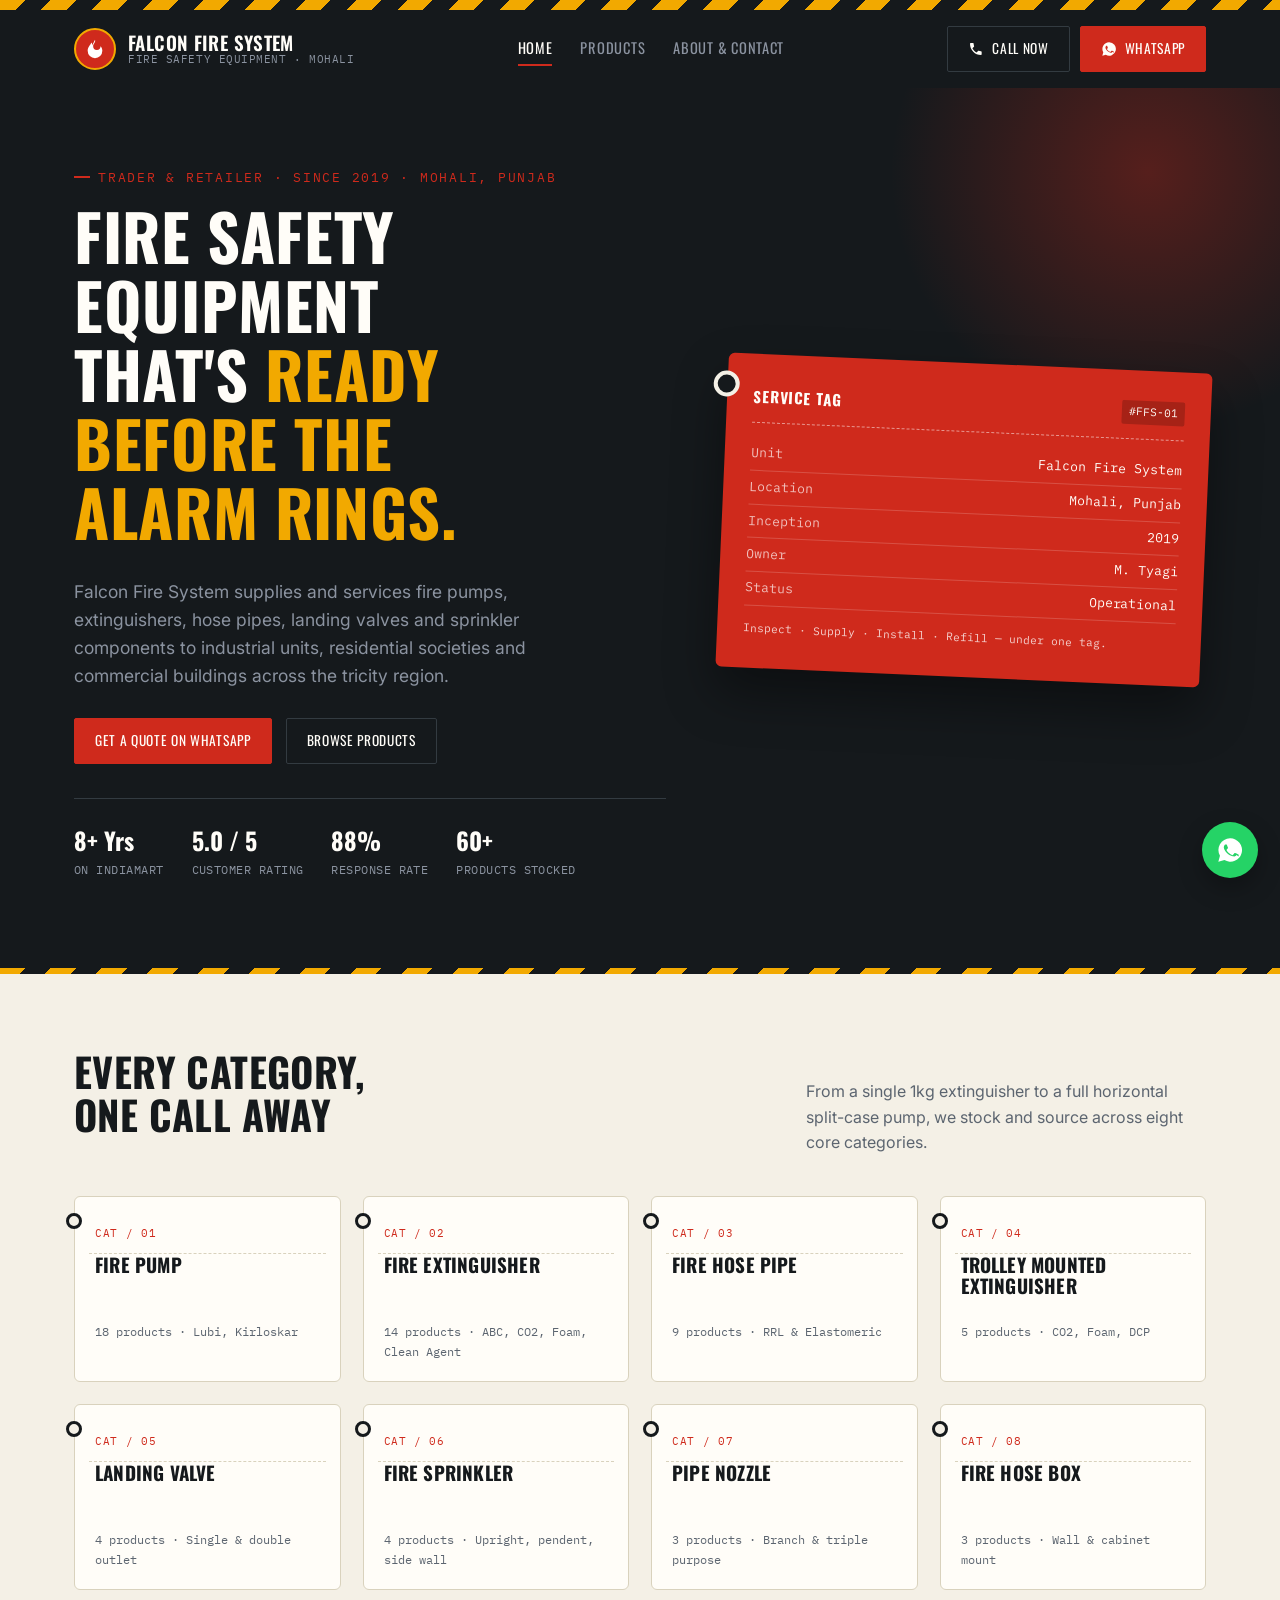
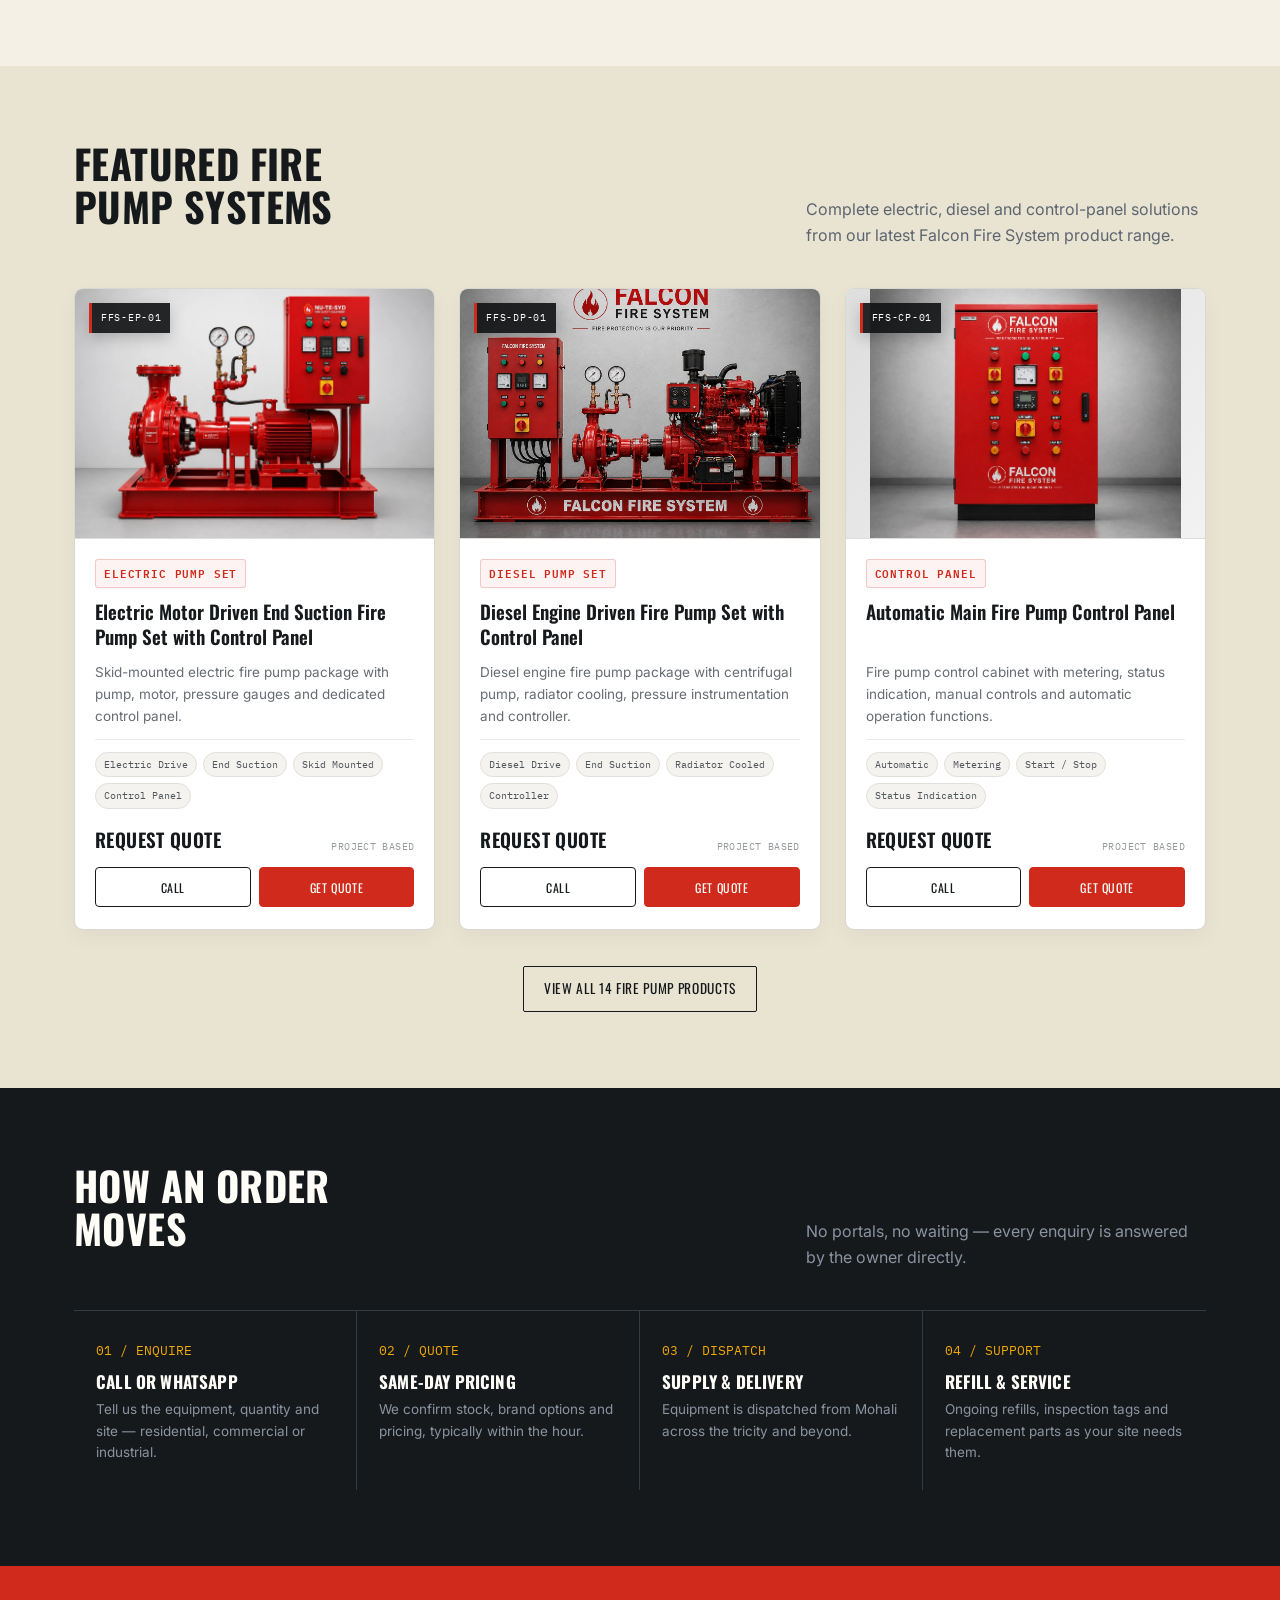
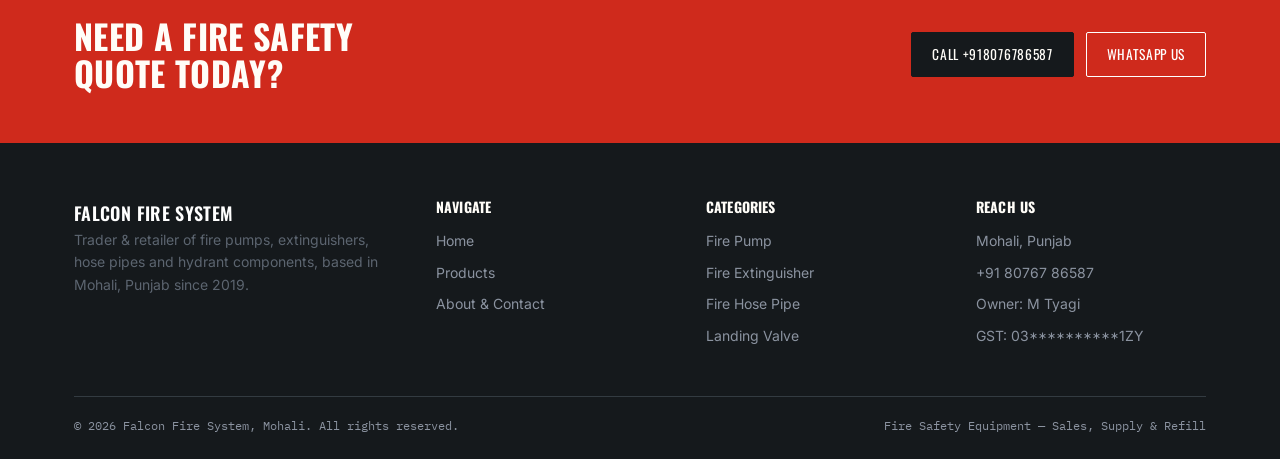
==== index.html @ c2de3f6e "Update project" ====
<!DOCTYPE html>
<html lang="en">
<head>
<meta charset="UTF-8">
<meta name="viewport" content="width=device-width, initial-scale=1.0">
<title>Falcon Fire System | Fire Safety Equipment Supplier, Mohali</title>
<meta name="description" content="Falcon Fire System — Mohali-based retailer of fire pumps, fire extinguishers, hose pipes, landing valves &amp; sprinklers since 2019. Call or WhatsApp +91 79490 90405.">
<link rel="icon" href="data:image/svg+xml,%3Csvg xmlns='http://www.w3.org/2000/svg' viewBox='0 0 100 100'%3E%3Ccircle cx='50' cy='50' r='48' fill='%23cf2a1c'/%3E%3Ctext x='50' y='68' font-size='60' text-anchor='middle' fill='white'%3E%F0%9F%94%A5%3C/text%3E%3C/svg%3E">
<link rel="stylesheet" href="style.css">
</head>
<body>

<div class="hazard"></div>
<header class="site-header">
  <div class="wrap header-inner">
    <a href="index.html" class="brand">
      <span class="brand-mark">
        <svg viewBox="0 0 24 24" fill="none" xmlns="http://www.w3.org/2000/svg"><path d="M12 2c1 3-2 4-2 7a4 4 0 0 0 8 0c1.5 1.5 2 3.5 2 5a8 8 0 1 1-16 0c0-4 3-6 4-9 1 1 1 2 1 3 1-2 2-4 3-6Z" fill="#fff"/></svg>
      </span>
      <span class="brand-text">
        <span class="brand-name">Falcon Fire System</span>
        <span class="brand-sub">FIRE SAFETY EQUIPMENT · MOHALI</span>
      </span>
    </a>
    <nav class="main-nav" id="mainNav">
      <ul>
        <li><a href="index.html" class="active">Home</a></li>
        <li><a href="products.html">Products</a></li>
        <li><a href="contact.html">About &amp; Contact</a></li>
      </ul>
    </nav>
    <div class="header-cta">
      <a href="tel:+918076786587" class="btn btn-ghost"><svg viewBox="0 0 24 24" fill="currentColor"><path d="M6.6 10.8c1.4 2.7 3.6 4.9 6.3 6.3l2.1-2.1c.3-.3.7-.4 1-.2 1.1.4 2.3.6 3.5.6.6 0 1 .4 1 1V20c0 .6-.4 1-1 1C10.6 21 3 13.4 3 4c0-.6.4-1 1-1h3.5c.6 0 1 .4 1 1 0 1.2.2 2.4.6 3.5.1.4 0 .8-.2 1L6.6 10.8Z"/></svg><span class="btn-ghost-text">Call Now</span></a>
      <a href="https://wa.me/918076786587?text=Hi%20Falcon%20Fire%20System%2C%20I%27d%20like%20a%20quote." target="_blank" rel="noopener" class="btn btn-fire"><svg viewBox="0 0 24 24" fill="currentColor"><path d="M12 2a10 10 0 0 0-8.6 15L2 22l5.2-1.4A10 10 0 1 0 12 2Zm5.6 14.2c-.2.6-1.3 1.2-1.8 1.3-.5.1-1 .1-3.3-.7-2.8-1-4.5-3.9-4.7-4.1-.1-.2-1.1-1.5-1.1-2.8s.7-2 .9-2.3c.2-.2.5-.3.7-.3h.5c.2 0 .4 0 .6.5.2.6.7 1.9.8 2 .1.2.1.4 0 .6-.1.2-.2.3-.4.5-.2.2-.4.4-.5.6-.2.2-.4.4-.2.7.2.4.9 1.5 1.9 2.4 1.3 1.2 2.4 1.5 2.8 1.7.4.2.6.1.8-.1.2-.3.9-1 1.1-1.4.2-.3.5-.3.8-.2.3.1 2 .9 2.3 1.1.3.2.5.3.6.4.1.2.1.9-.1 1.5Z"/></svg>WhatsApp</a>
    </div>
    <button class="nav-toggle" id="navToggle" aria-label="Toggle menu" aria-expanded="false">
      <svg viewBox="0 0 24 24" fill="none" stroke="currentColor" stroke-width="2"><path d="M3 6h18M3 12h18M3 18h18"/></svg>
    </button>
  </div>
</header>

<!-- HERO -->
<section class="hero">
  <div class="wrap hero-grid">
    <div class="reveal in">
      <p class="eyebrow">Trader &amp; Retailer · Since 2019 · Mohali, Punjab</p>
      <h1>Fire safety equipment that's <span>ready before the alarm rings.</span></h1>
      <p class="hero-lede">Falcon Fire System supplies and services fire pumps, extinguishers, hose pipes, landing valves and sprinkler components to industrial units, residential societies and commercial buildings across the tricity region.</p>
      <div class="hero-actions">
        <a href="https://wa.me/918076786587?text=Hi%20Falcon%20Fire%20System%2C%20I%27d%20like%20a%20quote." target="_blank" rel="noopener" class="btn btn-fire">Get a Quote on WhatsApp</a>
        <a href="products.html" class="btn btn-ghost">Browse Products</a>
      </div>
      <div class="hero-meta">
        <div><strong>8+ Yrs</strong><span>On IndiaMART</span></div>
        <div><strong>5.0 / 5</strong><span>Customer Rating</span></div>
        <div><strong>88%</strong><span>Response Rate</span></div>
        <div><strong>60+</strong><span>Products Stocked</span></div>
      </div>
    </div>
    <div class="reveal in">
      <div class="hero-tag">
        <div class="hero-tag-head">
          <strong>Service Tag</strong>
          <span>#FFS-01</span>
        </div>
        <div class="hero-tag-row"><span>Unit</span><span>Falcon Fire System</span></div>
        <div class="hero-tag-row"><span>Location</span><span>Mohali, Punjab</span></div>
        <div class="hero-tag-row"><span>Inception</span><span>2019</span></div>
        <div class="hero-tag-row"><span>Owner</span><span>M. Tyagi</span></div>
        <div class="hero-tag-row"><span>Status</span><span>Operational</span></div>
        <div class="hero-tag-foot">Inspect · Supply · Install · Refill — under one tag.</div>
      </div>
    </div>
  </div>
</section>
<div class="hazard thin"></div>

<!-- CATEGORIES -->
<section>
  <div class="wrap">
    <div class="section-head reveal">
      <h2>Every category, one call away</h2>
      <p>From a single 1kg extinguisher to a full horizontal split-case pump, we stock and source across eight core categories.</p>
    </div>
    <div class="tag-grid">
      <div class="tag-card reveal">
        <span class="tag-card-num">CAT / 01</span>
        <h3>Fire Pump</h3>
        <p class="count">18 products · Lubi, Kirloskar</p>
      </div>
      <div class="tag-card reveal">
        <span class="tag-card-num">CAT / 02</span>
        <h3>Fire Extinguisher</h3>
        <p class="count">14 products · ABC, CO2, Foam, Clean Agent</p>
      </div>
      <div class="tag-card reveal">
        <span class="tag-card-num">CAT / 03</span>
        <h3>Fire Hose Pipe</h3>
        <p class="count">9 products · RRL &amp; Elastomeric</p>
      </div>
      <div class="tag-card reveal">
        <span class="tag-card-num">CAT / 04</span>
        <h3>Trolley Mounted Extinguisher</h3>
        <p class="count">5 products · CO2, Foam, DCP</p>
      </div>
      <div class="tag-card reveal">
        <span class="tag-card-num">CAT / 05</span>
        <h3>Landing Valve</h3>
        <p class="count">4 products · Single &amp; double outlet</p>
      </div>
      <div class="tag-card reveal">
        <span class="tag-card-num">CAT / 06</span>
        <h3>Fire Sprinkler</h3>
        <p class="count">4 products · Upright, pendent, side wall</p>
      </div>
      <div class="tag-card reveal">
        <span class="tag-card-num">CAT / 07</span>
        <h3>Pipe Nozzle</h3>
        <p class="count">3 products · Branch &amp; triple purpose</p>
      </div>
      <div class="tag-card reveal">
        <span class="tag-card-num">CAT / 08</span>
        <h3>Fire Hose Box</h3>
        <p class="count">3 products · Wall &amp; cabinet mount</p>
      </div>
    </div>
  </div>
</section>

<!-- FEATURED PRODUCTS -->
<section class="bg-dim">
  <div class="wrap">
    <div class="section-head reveal">
      <h2>Featured fire pump systems</h2>
      <p>Complete electric, diesel and control-panel solutions from our latest Falcon Fire System product range.</p>
    </div>
    <div class="product-grid product-grid-premium">
      <div class="product-card product-card-premium reveal">
        <div class="product-image-wrap"><img src="assets/products/electric-end-suction-fire-pump-control-panel.webp" alt="Electric motor driven end suction fire pump set with control panel"><span class="product-code">FFS-EP-01</span></div>
        <div class="product-body"><span class="product-cat">Electric Pump Set</span><h3>Electric Motor Driven End Suction Fire Pump Set with Control Panel</h3><p class="product-desc">Skid-mounted electric fire pump package with pump, motor, pressure gauges and dedicated control panel.</p><div class="spec-pills"><span>Electric Drive</span><span>End Suction</span><span>Skid Mounted</span><span>Control Panel</span></div><div class="product-price product-quote">Request Quote <span>Project based</span></div><div class="product-actions"><a href="tel:+918076786587" class="btn btn-outline">Call</a><a href="https://wa.me/918076786587?text=Hi%20Falcon%20Fire%20System%2C%20please%20send%20a%20quote%20for%20FFS-EP-01." target="_blank" rel="noopener" class="btn btn-fire">Get Quote</a></div></div>
      </div>
      <div class="product-card product-card-premium reveal">
        <div class="product-image-wrap"><img src="assets/products/diesel-engine-fire-pump-control-panel.webp" alt="Diesel engine driven fire pump set with control panel"><span class="product-code">FFS-DP-01</span></div>
        <div class="product-body"><span class="product-cat">Diesel Pump Set</span><h3>Diesel Engine Driven Fire Pump Set with Control Panel</h3><p class="product-desc">Diesel engine fire pump package with centrifugal pump, radiator cooling, pressure instrumentation and controller.</p><div class="spec-pills"><span>Diesel Drive</span><span>End Suction</span><span>Radiator Cooled</span><span>Controller</span></div><div class="product-price product-quote">Request Quote <span>Project based</span></div><div class="product-actions"><a href="tel:+918076786587" class="btn btn-outline">Call</a><a href="https://wa.me/918076786587?text=Hi%20Falcon%20Fire%20System%2C%20please%20send%20a%20quote%20for%20FFS-DP-01." target="_blank" rel="noopener" class="btn btn-fire">Get Quote</a></div></div>
      </div>
      <div class="product-card product-card-premium reveal">
        <div class="product-image-wrap portrait-media"><img src="assets/products/automatic-fire-pump-control-panel.webp" alt="Automatic main fire pump control panel"><span class="product-code">FFS-CP-01</span></div>
        <div class="product-body"><span class="product-cat">Control Panel</span><h3>Automatic Main Fire Pump Control Panel</h3><p class="product-desc">Fire pump control cabinet with metering, status indication, manual controls and automatic operation functions.</p><div class="spec-pills"><span>Automatic</span><span>Metering</span><span>Start / Stop</span><span>Status Indication</span></div><div class="product-price product-quote">Request Quote <span>Project based</span></div><div class="product-actions"><a href="tel:+918076786587" class="btn btn-outline">Call</a><a href="https://wa.me/918076786587?text=Hi%20Falcon%20Fire%20System%2C%20please%20send%20a%20quote%20for%20FFS-CP-01." target="_blank" rel="noopener" class="btn btn-fire">Get Quote</a></div></div>
      </div>
    </div>
    <div style="text-align:center;margin-top:36px;"><a href="products.html" class="btn btn-outline">View All 14 Fire Pump Products</a></div>
  </div>
</section>

<!-- PROCESS -->
<section class="bg-ink">
  <div class="wrap">
    <div class="section-head reveal">
      <h2>How an order moves</h2>
      <p>No portals, no waiting — every enquiry is answered by the owner directly.</p>
    </div>
    <div class="process-list">
      <div class="process-item reveal">
        <span class="process-num mono">01 / ENQUIRE</span>
        <h4>Call or WhatsApp</h4>
        <p>Tell us the equipment, quantity and site — residential, commercial or industrial.</p>
      </div>
      <div class="process-item reveal">
        <span class="process-num mono">02 / QUOTE</span>
        <h4>Same-day pricing</h4>
        <p>We confirm stock, brand options and pricing, typically within the hour.</p>
      </div>
      <div class="process-item reveal">
        <span class="process-num mono">03 / DISPATCH</span>
        <h4>Supply &amp; delivery</h4>
        <p>Equipment is dispatched from Mohali across the tricity and beyond.</p>
      </div>
      <div class="process-item reveal">
        <span class="process-num mono">04 / SUPPORT</span>
        <h4>Refill &amp; service</h4>
        <p>Ongoing refills, inspection tags and replacement parts as your site needs them.</p>
      </div>
    </div>
  </div>
</section>

<!-- CTA BAND -->
<div class="cta-band">
  <div class="wrap cta-inner">
    <h2>Need a fire safety quote today?</h2>
    <div class="cta-actions">
      <a href="tel:+918076786587" class="btn btn-dark">Call +918076786587</a>
      <a href="https://wa.me/918076786587?text=Hi%20Falcon%20Fire%20System%2C%20I%27d%20like%20a%20quote." target="_blank" rel="noopener" class="btn btn-ghost" style="border-color:#fff;color:#fff;">WhatsApp Us</a>
    </div>
  </div>
</div>

<footer class="site-footer">
  <div class="wrap">
    <div class="footer-grid">
      <div class="footer-brand">
        <span class="brand-name" style="color:#fff;font-family:'Oswald',sans-serif;font-size:18px;">Falcon Fire System</span>
        <p>Trader &amp; retailer of fire pumps, extinguishers, hose pipes and hydrant components, based in Mohali, Punjab since 2019.</p>
      </div>
      <div>
        <h4>Navigate</h4>
        <ul>
          <li><a href="index.html">Home</a></li>
          <li><a href="products.html">Products</a></li>
          <li><a href="contact.html">About &amp; Contact</a></li>
        </ul>
      </div>
      <div>
        <h4>Categories</h4>
        <ul>
          <li><a href="products.html#fire-pump">Fire Pump</a></li>
          <li><a href="products.html#fire-extinguisher">Fire Extinguisher</a></li>
          <li><a href="products.html#fire-hose-pipe">Fire Hose Pipe</a></li>
          <li><a href="products.html#landing-valve">Landing Valve</a></li>
        </ul>
      </div>
      <div>
        <h4>Reach Us</h4>
        <ul>
          <li>Mohali, Punjab</li>
          <li><a href="tel:+918076786587">+91 80767 86587</a></li>
          <li>Owner: M Tyagi</li>
          <li>GST: 03**********1ZY</li>
        </ul>
      </div>
    </div>
    <div class="footer-bottom">
      <span>© <span id="year"></span> Falcon Fire System, Mohali. All rights reserved.</span>
      <span>Fire Safety Equipment — Sales, Supply &amp; Refill</span>
    </div>
  </div>
</footer>

<a href="https://wa.me/917949090405?text=Hi%20Falcon%20Fire%20System%2C%20I%27d%20like%20a%20quote." target="_blank" rel="noopener" class="whatsapp-float" aria-label="Chat on WhatsApp">
  <svg viewBox="0 0 24 24"><path d="M12 2a10 10 0 0 0-8.6 15L2 22l5.2-1.4A10 10 0 1 0 12 2Zm5.6 14.2c-.2.6-1.3 1.2-1.8 1.3-.5.1-1 .1-3.3-.7-2.8-1-4.5-3.9-4.7-4.1-.1-.2-1.1-1.5-1.1-2.8s.7-2 .9-2.3c.2-.2.5-.3.7-.3h.5c.2 0 .4 0 .6.5.2.6.7 1.9.8 2 .1.2.1.4 0 .6-.1.2-.2.3-.4.5-.2.2-.4.4-.5.6-.2.2-.4.4-.2.7.2.4.9 1.5 1.9 2.4 1.3 1.2 2.4 1.5 2.8 1.7.4.2.6.1.8-.1.2-.3.9-1 1.1-1.4.2-.3.5-.3.8-.2.3.1 2 .9 2.3 1.1.3.2.5.3.6.4.1.2.1.9-.1 1.5Z"/></svg>
</a>

<script src="script.js"></script>
</body>
</html>
---- style.css ----
/* ==========================================================================
   FALCON FIRE SYSTEM — design tokens
   Palette:  --ink (charcoal steel) / --fire (alarm red) / --amber (hazard)
             --paper (warm off-white) / --steel (secondary text)
   Type:     Oswald (display/stencil) · Inter (body) · IBM Plex Mono (specs/codes)
   Signature: die-cut "inspection tag" card — modeled on the red service tag
              wired to every real extinguisher.
   ========================================================================== */

@import url('https://fonts.googleapis.com/css2?family=Oswald:wght@400;500;600;700&family=Inter:wght@400;500;600;700&family=IBM+Plex+Mono:wght@400;500;600&display=swap');

:root{
  --ink:#15191c;
  --ink-soft:#20262b;
  --fire:#cf2a1c;
  --fire-dark:#a71f14;
  --amber:#f2a900;
  --paper:#f4f0e6;
  --paper-dim:#e9e3d2;
  --steel:#5c6570;
  --steel-light:#8b93a0;
  --line:#d9d2bd;
  --line-dark:#333b41;
  --white:#fffdf8;
  --radius:2px;
  --shadow:0 10px 30px rgba(21,25,28,0.12);
}

*,*::before,*::after{box-sizing:border-box;}
html{scroll-behavior:smooth;}
@media (prefers-reduced-motion:reduce){
  html{scroll-behavior:auto;}
  *{animation-duration:0.01ms !important;animation-iteration-count:1 !important;transition-duration:0.01ms !important;}
}

body{
  margin:0;
  background:var(--paper);
  color:var(--ink);
  font-family:'Inter',sans-serif;
  font-size:16px;
  line-height:1.6;
  -webkit-font-smoothing:antialiased;
}

h1,h2,h3,h4{
  font-family:'Oswald',sans-serif;
  text-transform:uppercase;
  letter-spacing:0.01em;
  margin:0 0 .5em;
  color:var(--ink);
  line-height:1.08;
}

p{margin:0 0 1em;color:var(--steel);}
a{color:inherit;text-decoration:none;}
ul{margin:0;padding:0;list-style:none;}
img{max-width:100%;display:block;}
.mono{font-family:'IBM Plex Mono',monospace;}

.wrap{max-width:1180px;margin:0 auto;padding:0 24px;}
.eyebrow{
  font-family:'IBM Plex Mono',monospace;
  font-size:12.5px;
  letter-spacing:0.14em;
  text-transform:uppercase;
  color:var(--fire);
  display:inline-flex;
  align-items:center;
  gap:8px;
  margin-bottom:14px;
}
.eyebrow::before{content:"";width:16px;height:2px;background:var(--fire);display:inline-block;}

/* ---------- hazard stripe divider (signature motif, used sparingly) ---------- */
.hazard{
  height:10px;
  background:repeating-linear-gradient(135deg,var(--amber) 0 18px,var(--ink) 18px 36px);
}
.hazard.thin{height:6px;}

/* ---------- header ---------- */
.site-header{
  background:var(--ink);
  color:var(--white);
  position:sticky;
  top:0;
  z-index:50;
}
.header-inner{
  display:flex;
  align-items:center;
  justify-content:space-between;
  padding:16px 24px;
  gap:20px;
}
.brand{display:flex;align-items:center;gap:12px;}
.brand-mark{
  width:42px;height:42px;flex:0 0 42px;
  background:var(--fire);
  border-radius:50%;
  display:flex;align-items:center;justify-content:center;
  border:2px solid var(--amber);
}
.brand-mark svg{width:22px;height:22px;}
.brand-text{display:flex;flex-direction:column;line-height:1.15;}
.brand-name{font-family:'Oswald',sans-serif;font-size:19px;font-weight:600;letter-spacing:.02em;text-transform:uppercase;}
.brand-sub{font-family:'IBM Plex Mono',monospace;font-size:11px;color:var(--steel-light);letter-spacing:.05em;}

.main-nav{display:flex;align-items:center;gap:32px;}
.main-nav ul{display:flex;gap:28px;}
.main-nav a{
  font-family:'Oswald',sans-serif;
  font-size:14.5px;
  letter-spacing:.05em;
  text-transform:uppercase;
  color:var(--steel-light);
  padding:6px 0;
  border-bottom:2px solid transparent;
  transition:color .15s, border-color .15s;
}
.main-nav a:hover,.main-nav a.active{color:var(--white);border-color:var(--fire);}

.header-cta{display:flex;gap:10px;align-items:center;}
.nav-toggle{
  display:none;
  background:none;border:1px solid var(--line-dark);border-radius:var(--radius);
  width:42px;height:42px;color:var(--white);cursor:pointer;
  align-items:center;justify-content:center;
}
.nav-toggle svg{width:20px;height:20px;}

.btn{
  font-family:'Oswald',sans-serif;
  font-size:13.5px;
  letter-spacing:.05em;
  text-transform:uppercase;
  padding:11px 20px;
  border-radius:var(--radius);
  display:inline-flex;
  align-items:center;
  gap:8px;
  border:1.5px solid transparent;
  cursor:pointer;
  transition:transform .12s ease, background .15s, border-color .15s, color .15s;
  white-space:nowrap;
}
.btn:active{transform:translateY(1px);}
.btn-fire{background:var(--fire);color:var(--white);border-color:var(--fire);}
.btn-fire:hover{background:var(--fire-dark);border-color:var(--fire-dark);}
.btn-ghost{background:transparent;color:var(--white);border-color:var(--line-dark);}
.btn-ghost:hover{border-color:var(--amber);color:var(--amber);}
.btn-dark{background:var(--ink);color:var(--white);border-color:var(--ink);}
.btn-dark:hover{background:var(--ink-soft);}
.btn-outline{background:transparent;color:var(--ink);border-color:var(--ink);}
.btn-outline:hover{background:var(--ink);color:var(--white);}
.btn svg{width:16px;height:16px;flex:0 0 16px;}

/* ---------- hero ---------- */
.hero{
  background:var(--ink);
  color:var(--white);
  padding:72px 0 88px;
  position:relative;
  overflow:hidden;
}
.hero::after{
  content:"";
  position:absolute;
  right:-10%;
  top:-20%;
  width:520px;height:520px;
  background:radial-gradient(circle,rgba(207,42,28,.35) 0%,rgba(207,42,28,0) 70%);
  pointer-events:none;
}
.hero-grid{display:grid;grid-template-columns:1.1fr .9fr;gap:56px;align-items:center;position:relative;z-index:1;}
.hero h1{
  font-size:clamp(38px,5.2vw,64px);
  color:var(--white);
  max-width:12ch;
}
.hero h1 span{color:var(--amber);}
.hero-lede{color:var(--steel-light);font-size:17.5px;max-width:46ch;margin-bottom:28px;}
.hero-actions{display:flex;gap:14px;flex-wrap:wrap;margin-bottom:34px;}
.hero-meta{display:flex;gap:28px;flex-wrap:wrap;border-top:1px solid var(--line-dark);padding-top:22px;}
.hero-meta div{display:flex;flex-direction:column;gap:2px;}
.hero-meta strong{font-family:'Oswald',sans-serif;font-size:24px;color:var(--white);}
.hero-meta span{font-family:'IBM Plex Mono',monospace;font-size:11.5px;color:var(--steel-light);letter-spacing:.04em;text-transform:uppercase;}

/* the tag illustration on the hero */
.hero-tag{
  background:var(--fire);
  border-radius:6px;
  padding:30px 26px;
  position:relative;
  color:var(--white);
  transform:rotate(2.5deg);
  box-shadow:0 25px 50px rgba(0,0,0,.4);
}
.hero-tag::before{
  content:"";
  position:absolute;
  top:18px;left:-14px;
  width:26px;height:26px;
  background:var(--ink);
  border-radius:50%;
  border:4px solid var(--paper);
}
.hero-tag-head{display:flex;justify-content:space-between;align-items:flex-start;border-bottom:1.5px dashed rgba(255,255,255,.5);padding-bottom:14px;margin-bottom:14px;}
.hero-tag-head strong{font-family:'Oswald',sans-serif;font-size:15px;letter-spacing:.06em;text-transform:uppercase;}
.hero-tag-head span{font-family:'IBM Plex Mono',monospace;font-size:11px;background:rgba(0,0,0,.2);padding:3px 7px;border-radius:2px;}
.hero-tag-row{display:flex;justify-content:space-between;font-family:'IBM Plex Mono',monospace;font-size:13px;padding:6px 0;border-bottom:1px solid rgba(255,255,255,.18);}
.hero-tag-row span:first-child{color:rgba(255,255,255,.7);}
.hero-tag-foot{margin-top:14px;font-family:'IBM Plex Mono',monospace;font-size:11px;color:rgba(255,255,255,.8);}

/* ---------- section shell ---------- */
section{padding:76px 0;}
.section-head{display:flex;justify-content:space-between;align-items:flex-end;gap:24px;margin-bottom:40px;flex-wrap:wrap;}
.section-head h2{font-size:clamp(28px,3.4vw,40px);max-width:16ch;}
.section-head p{max-width:40ch;margin:0;}

.bg-ink{background:var(--ink);color:var(--white);}
.bg-ink h2,.bg-ink h3,.bg-ink h4{color:var(--white);}
.bg-ink p{color:var(--steel-light);}
.bg-dim{background:var(--paper-dim);}

/* ---------- trust bar ---------- */
.trust-bar{
  display:grid;
  grid-template-columns:repeat(4,1fr);
  border-top:1px solid var(--line-dark);
  border-bottom:1px solid var(--line-dark);
}
.trust-bar div{padding:22px 24px;border-right:1px solid var(--line-dark);}
.trust-bar div:last-child{border-right:none;}
.trust-bar strong{display:block;font-family:'Oswald',sans-serif;font-size:26px;color:var(--white);}
.trust-bar span{font-family:'IBM Plex Mono',monospace;font-size:11.5px;color:var(--steel-light);text-transform:uppercase;letter-spacing:.04em;}

/* ---------- inspection-tag cards (signature) ---------- */
.tag-grid{display:grid;grid-template-columns:repeat(4,1fr);gap:22px;}
.tag-card{
  background:var(--white);
  border:1px solid var(--line);
  border-radius:6px;
  padding:22px 20px 20px;
  position:relative;
  transition:transform .18s ease, box-shadow .18s ease, border-color .18s ease;
}
.tag-card::before{
  content:"";
  position:absolute;
  top:16px;left:-9px;
  width:16px;height:16px;
  background:var(--paper);
  border:3px solid var(--ink);
  border-radius:50%;
}
.tag-card::after{
  content:"";
  position:absolute;
  left:14px;right:14px;top:56px;
  border-top:1.5px dashed var(--line);
}
.tag-card:hover{transform:translateY(-4px);box-shadow:var(--shadow);border-color:var(--fire);}
.tag-card-num{font-family:'IBM Plex Mono',monospace;font-size:11px;color:var(--fire);letter-spacing:.06em;}
.tag-card h3{font-size:19px;margin:10px 0 22px;min-height:46px;}
.tag-card p{font-size:13.5px;margin-bottom:0;}
.tag-card .count{font-family:'IBM Plex Mono',monospace;font-size:12px;color:var(--steel);}

/* ---------- product cards ---------- */
.filter-bar{display:flex;flex-wrap:wrap;gap:10px;margin-bottom:36px;}
.filter-btn{
  font-family:'IBM Plex Mono',monospace;
  font-size:12.5px;
  letter-spacing:.03em;
  text-transform:uppercase;
  padding:9px 16px;
  border:1.5px solid var(--line);
  border-radius:20px;
  background:var(--white);
  color:var(--steel);
  cursor:pointer;
  transition:all .15s;
}
.filter-btn:hover{border-color:var(--fire);color:var(--fire);}
.filter-btn.active{background:var(--ink);border-color:var(--ink);color:var(--white);}

.product-grid{display:grid;grid-template-columns:repeat(3,1fr);gap:24px;}
.product-card{
  background:var(--white);
  border:1px solid var(--line);
  border-radius:6px;
  overflow:hidden;
  transition:transform .18s ease, box-shadow .18s ease;
  display:flex;flex-direction:column;
}
.product-card:hover{transform:translateY(-4px);box-shadow:var(--shadow);}
.product-media{
  height:8px;
  background:repeating-linear-gradient(135deg,var(--amber) 0 12px,var(--ink) 12px 24px);
}
.product-body{padding:20px 20px 22px;display:flex;flex-direction:column;gap:12px;flex:1;}
.product-cat{font-family:'IBM Plex Mono',monospace;font-size:10.5px;text-transform:uppercase;letter-spacing:.08em;color:var(--fire);}
.product-card h3{font-size:17px;margin:0;text-transform:none;letter-spacing:0;font-weight:600;}
.product-price{font-family:'IBM Plex Mono',monospace;font-size:18px;color:var(--ink);font-weight:600;}
.product-price span{font-size:12px;color:var(--steel);font-weight:400;}
.spec-list{display:grid;grid-template-columns:1fr 1fr;gap:6px 12px;padding-top:10px;border-top:1px solid var(--line);margin-top:auto;}
.spec-list div{font-family:'IBM Plex Mono',monospace;font-size:11.5px;color:var(--steel);}
.spec-list b{color:var(--ink);display:block;font-size:12px;}
.product-actions{display:flex;gap:8px;margin-top:6px;}
.product-actions .btn{flex:1;justify-content:center;padding:9px 10px;font-size:12px;}

.hidden{display:none !important;}

/* ---------- process ---------- */
.process-list{display:grid;grid-template-columns:repeat(4,1fr);gap:0;border-top:1px solid var(--line-dark);}
.process-item{padding:26px 22px;border-right:1px solid var(--line-dark);}
.process-item:last-child{border-right:none;}
.process-num{font-family:'IBM Plex Mono',monospace;color:var(--amber);font-size:13px;}
.process-item h4{color:var(--white);font-size:17px;margin:10px 0 8px;}
.process-item p{font-size:13.5px;color:var(--steel-light);margin:0;}

/* ---------- CTA band ---------- */
.cta-band{
  background:var(--fire);
  color:var(--white);
  padding:52px 0;
}
.cta-inner{display:flex;justify-content:space-between;align-items:center;gap:24px;flex-wrap:wrap;}
.cta-inner h2{color:var(--white);font-size:clamp(24px,3vw,34px);margin:0;max-width:20ch;}
.cta-inner .btn-dark{background:var(--ink);border-color:var(--ink);}
.cta-actions{display:flex;gap:12px;flex-wrap:wrap;}

/* ---------- about / contact ---------- */
.split{display:grid;grid-template-columns:1fr 1fr;gap:56px;align-items:start;}
.info-tag{
  background:var(--ink);
  color:var(--white);
  border-radius:6px;
  padding:28px;
}
.info-row{display:flex;justify-content:space-between;padding:12px 0;border-bottom:1px solid var(--line-dark);font-size:14px;}
.info-row:last-child{border-bottom:none;}
.info-row span:first-child{color:var(--steel-light);font-family:'IBM Plex Mono',monospace;font-size:12px;text-transform:uppercase;letter-spacing:.05em;}
.info-row span:last-child{text-align:right;}

.stat-row{display:grid;grid-template-columns:repeat(3,1fr);gap:18px;margin:30px 0;}
.stat-box{border:1px solid var(--line);border-radius:6px;padding:18px;background:var(--white);}
.stat-box strong{display:block;font-family:'Oswald',sans-serif;font-size:26px;}
.stat-box span{font-family:'IBM Plex Mono',monospace;font-size:11px;color:var(--steel);text-transform:uppercase;}

form.contact-form{display:flex;flex-direction:column;gap:16px;}
.field{display:flex;flex-direction:column;gap:6px;}
.field label{font-family:'IBM Plex Mono',monospace;font-size:11.5px;text-transform:uppercase;letter-spacing:.06em;color:var(--steel);}
.field input,.field select,.field textarea{
  font-family:'Inter',sans-serif;
  font-size:15px;
  padding:12px 14px;
  border:1.5px solid var(--line);
  border-radius:var(--radius);
  background:var(--white);
  color:var(--ink);
}
.field input:focus,.field select:focus,.field textarea:focus{
  outline:none;border-color:var(--fire);
  box-shadow:0 0 0 3px rgba(207,42,28,.12);
}
.field textarea{resize:vertical;min-height:110px;}
.form-note{font-size:12.5px;color:var(--steel);}
.form-status{font-family:'IBM Plex Mono',monospace;font-size:13px;padding:10px 14px;border-radius:4px;display:none;}
.form-status.show{display:block;}
.form-status.ok{background:#e7f4ea;color:#1c6b32;border:1px solid #bfe3c7;}

.hsn-table{width:100%;border-collapse:collapse;font-family:'IBM Plex Mono',monospace;font-size:12.5px;}
.hsn-table th,.hsn-table td{text-align:left;padding:12px 14px;border-bottom:1px solid var(--line);}
.hsn-table th{text-transform:uppercase;letter-spacing:.05em;color:var(--steel);font-weight:600;}

.map-block{border:1px solid var(--line);border-radius:6px;overflow:hidden;height:340px;}

/* ---------- footer ---------- */
.site-footer{background:var(--ink);color:var(--steel-light);padding:56px 0 24px;}
.footer-grid{display:grid;grid-template-columns:1.4fr 1fr 1fr 1fr;gap:40px;margin-bottom:40px;}
.footer-grid h4{color:var(--white);font-size:14px;margin-bottom:16px;}
.footer-grid li{margin-bottom:9px;font-size:14px;}
.footer-grid a:hover{color:var(--amber);}
.footer-brand p{max-width:34ch;font-size:14px;}
.footer-bottom{
  border-top:1px solid var(--line-dark);
  padding-top:20px;
  display:flex;justify-content:space-between;flex-wrap:wrap;gap:10px;
  font-family:'IBM Plex Mono',monospace;font-size:11.5px;color:var(--steel-light);
}

.whatsapp-float{
  position:fixed;right:22px;bottom:22px;z-index:60;
  width:56px;height:56px;border-radius:50%;
  background:#25d366;display:flex;align-items:center;justify-content:center;
  box-shadow:0 10px 24px rgba(0,0,0,.28);
  transition:transform .15s;
}
.whatsapp-float:hover{transform:scale(1.08);}
.whatsapp-float svg{width:28px;height:28px;fill:#fff;}

/* ---------- reveal-on-scroll ---------- */
.reveal{opacity:0;transform:translateY(18px);transition:opacity .5s ease, transform .5s ease;}
.reveal.in{opacity:1;transform:translateY(0);}

/* ==========================================================================
   Responsive
   ========================================================================== */
@media (max-width:980px){
  .hero-grid{grid-template-columns:1fr;}
  .hero-tag{max-width:380px;transform:rotate(1deg);}
  .tag-grid{grid-template-columns:repeat(2,1fr);}
  .product-grid{grid-template-columns:repeat(2,1fr);}
  .process-list{grid-template-columns:repeat(2,1fr);}
  .process-item{border-bottom:1px solid var(--line-dark);}
  .footer-grid{grid-template-columns:1fr 1fr;}
  .split{grid-template-columns:1fr;}
  .trust-bar{grid-template-columns:repeat(2,1fr);}
}
@media (max-width:760px){
  .main-nav{
    position:absolute;top:100%;left:0;right:0;
    background:var(--ink);
    flex-direction:column;align-items:stretch;
    padding:10px 24px 22px;
    display:none;
    border-top:1px solid var(--line-dark);
  }
  .main-nav.open{display:flex;}
  .main-nav ul{flex-direction:column;gap:4px;}
  .main-nav ul a{display:block;padding:12px 0;border-bottom:1px solid var(--line-dark);}
  .header-cta .btn-ghost-text{display:none;}
  .nav-toggle{display:flex;}
  .header-cta{gap:8px;}
  section{padding:56px 0;}
  .hero{padding:52px 0 64px;}
  .tag-grid{grid-template-columns:1fr 1fr;}
  .product-grid{grid-template-columns:1fr;}
  .cta-inner{flex-direction:column;align-items:flex-start;}
  .footer-grid{grid-template-columns:1fr 1fr;gap:28px;}
  .hero-meta{gap:20px;}
}
@media (max-width:480px){
  .tag-grid{grid-template-columns:1fr;}
  .trust-bar{grid-template-columns:1fr 1fr;}
  .footer-grid{grid-template-columns:1fr;}
}

/* =========================================================
   PREMIUM FIRE PUMP CATALOGUE — 2026 PRODUCT UPDATE
   ========================================================= */
.catalog-hero{
  background:
    radial-gradient(circle at 82% 24%,rgba(207,42,28,.18),transparent 34%),
    linear-gradient(135deg,#101316 0%,#181c20 58%,#20252a 100%);
  color:#fff;
  padding:66px 0;
  overflow:hidden;
}
.catalog-hero-grid{display:grid;grid-template-columns:1.04fr .96fr;gap:52px;align-items:center;}
.catalog-hero h1{font-size:clamp(38px,5vw,62px);line-height:1.02;color:#fff;max-width:13ch;margin-bottom:20px;}
.catalog-lede{color:#c9ced4;font-size:16.5px;line-height:1.75;max-width:62ch;}
.catalog-stats{display:flex;gap:14px;flex-wrap:wrap;margin-top:28px;}
.catalog-stats div{min-width:138px;padding:14px 16px;border:1px solid rgba(255,255,255,.12);background:rgba(255,255,255,.045);border-radius:6px;}
.catalog-stats strong{display:block;font-family:'Oswald',sans-serif;font-size:24px;color:#fff;}
.catalog-stats span{font-family:'IBM Plex Mono',monospace;font-size:10.5px;color:#aeb5bc;text-transform:uppercase;letter-spacing:.05em;}
.catalog-hero-media{position:relative;border:1px solid rgba(255,255,255,.14);background:#e8e9ea;padding:10px;border-radius:10px;box-shadow:0 30px 70px rgba(0,0,0,.34);}
.catalog-hero-media::after{content:"";position:absolute;inset:-1px;border-radius:10px;pointer-events:none;box-shadow:inset 0 0 0 1px rgba(255,255,255,.12);}
.catalog-hero-media img{display:block;width:100%;aspect-ratio:4/3;object-fit:cover;border-radius:5px;}
.hero-product-chip{position:absolute;left:24px;bottom:24px;background:rgba(17,20,23,.92);color:#fff;padding:9px 13px;border-left:3px solid var(--fire);font-family:'IBM Plex Mono',monospace;font-size:11px;letter-spacing:.04em;text-transform:uppercase;box-shadow:0 8px 24px rgba(0,0,0,.25);}
.catalog-section{padding:72px 0 84px;background:linear-gradient(180deg,#f8f7f3 0%,#f1f0eb 100%);}
.catalog-topline{display:grid;grid-template-columns:1fr .75fr;gap:42px;align-items:end;margin-bottom:34px;}
.catalog-topline h2{font-size:clamp(30px,3.5vw,44px);margin-bottom:0;}
.catalog-topline>p{margin:0;color:var(--steel);font-size:14.5px;line-height:1.7;}
.catalog-count-row{display:flex;justify-content:space-between;align-items:center;gap:16px;flex-wrap:wrap;margin:-10px 0 26px;}
.catalog-count-row p{margin:0;font-size:12px;color:var(--steel);}
.quote-note{font-family:'IBM Plex Mono',monospace;font-size:11px;color:var(--steel);}
.quote-note b{color:var(--fire);}
.product-grid-premium{grid-template-columns:repeat(3,minmax(0,1fr));gap:24px;align-items:stretch;}
.product-card-premium{border:1px solid #d8d7d1;border-radius:9px;background:#fff;box-shadow:0 8px 22px rgba(20,25,29,.04);overflow:hidden;}
.product-card-premium:hover{transform:translateY(-7px);box-shadow:0 22px 45px rgba(20,25,29,.13);border-color:#c7c5bd;}
.product-image-wrap{height:250px;position:relative;overflow:hidden;background:#e5e6e7;border-bottom:1px solid #deddd7;}
.product-image-wrap img{width:100%;height:100%;object-fit:cover;display:block;transition:transform .45s ease;}
.product-card-premium:hover .product-image-wrap img{transform:scale(1.045);}
.product-image-wrap.portrait-media img{object-fit:contain;background:linear-gradient(135deg,#dedede,#f2f2f2);}
.product-code{position:absolute;top:14px;left:14px;background:rgba(15,17,19,.9);color:#fff;border-left:3px solid var(--fire);padding:7px 9px;font-family:'IBM Plex Mono',monospace;font-size:10px;letter-spacing:.07em;box-shadow:0 5px 15px rgba(0,0,0,.2);}
.product-card-premium .product-body{padding:20px 20px 22px;gap:11px;}
.product-card-premium .product-cat{display:inline-flex;align-self:flex-start;border:1px solid rgba(207,42,28,.22);background:rgba(207,42,28,.055);padding:5px 8px;border-radius:3px;color:var(--fire);font-weight:600;}
.product-card-premium h3{font-size:19px;line-height:1.34;min-height:52px;color:#171a1d;}
.product-desc{font-size:13.5px;line-height:1.62;color:#666c72;margin:0;min-height:66px;}
.spec-pills{display:flex;gap:6px;flex-wrap:wrap;padding-top:12px;border-top:1px solid #ecebe6;margin-top:auto;}
.spec-pills span{font-family:'IBM Plex Mono',monospace;font-size:9.5px;line-height:1.2;color:#50565c;background:#f4f3ef;border:1px solid #e1e0da;border-radius:20px;padding:6px 8px;}
.product-quote{display:flex;justify-content:space-between;align-items:end;gap:10px;padding-top:4px;font-family:'Oswald',sans-serif!important;font-size:19px!important;color:#15191c!important;text-transform:uppercase;letter-spacing:.02em;}
.product-quote span{font-family:'IBM Plex Mono',monospace;font-size:9.5px!important;text-transform:uppercase;color:#969a9d!important;}
.product-card-premium .product-actions{margin-top:2px;}
.product-card-premium .product-actions .btn{border-radius:4px;min-height:40px;}
.pump-benefits{padding:72px 0;}
.benefit-grid{display:grid;grid-template-columns:repeat(4,1fr);border:1px solid var(--line-dark);}
.benefit-card{padding:25px 22px;border-right:1px solid var(--line-dark);}
.benefit-card:last-child{border-right:none;}
.benefit-card>span{font-family:'IBM Plex Mono',monospace;color:var(--amber);font-size:11px;}
.benefit-card h3{font-size:17px;margin:11px 0 8px;color:#fff;}
.benefit-card p{font-size:13px;line-height:1.65;color:#aeb5bc;margin:0;}
.cta-kicker{font-family:'IBM Plex Mono',monospace;text-transform:uppercase;letter-spacing:.05em;font-size:11px!important;margin:0 0 4px!important;color:rgba(255,255,255,.75)!important;}

@media (max-width:1020px){
  .catalog-hero-grid{grid-template-columns:1fr;gap:34px;}
  .catalog-hero h1{max-width:15ch;}
  .catalog-hero-media{max-width:760px;}
  .product-grid-premium{grid-template-columns:repeat(2,minmax(0,1fr));}
  .catalog-topline{grid-template-columns:1fr;gap:14px;}
  .benefit-grid{grid-template-columns:repeat(2,1fr);}
  .benefit-card:nth-child(2){border-right:none;}
  .benefit-card:nth-child(-n+2){border-bottom:1px solid var(--line-dark);}
}
@media (max-width:640px){
  .catalog-hero{padding:46px 0;}
  .catalog-hero h1{font-size:38px;}
  .catalog-stats{display:grid;grid-template-columns:1fr 1fr;}
  .catalog-stats div:last-child{grid-column:1/-1;}
  .catalog-section{padding:52px 0 64px;}
  .product-grid-premium{grid-template-columns:1fr;gap:18px;}
  .product-image-wrap{height:auto;aspect-ratio:4/3;}
  .product-card-premium h3,.product-desc{min-height:0;}
  .catalog-count-row{align-items:flex-start;flex-direction:column;}
  .benefit-grid{grid-template-columns:1fr;}
  .benefit-card,.benefit-card:nth-child(2){border-right:none;border-bottom:1px solid var(--line-dark);}
  .benefit-card:last-child{border-bottom:none;}
}
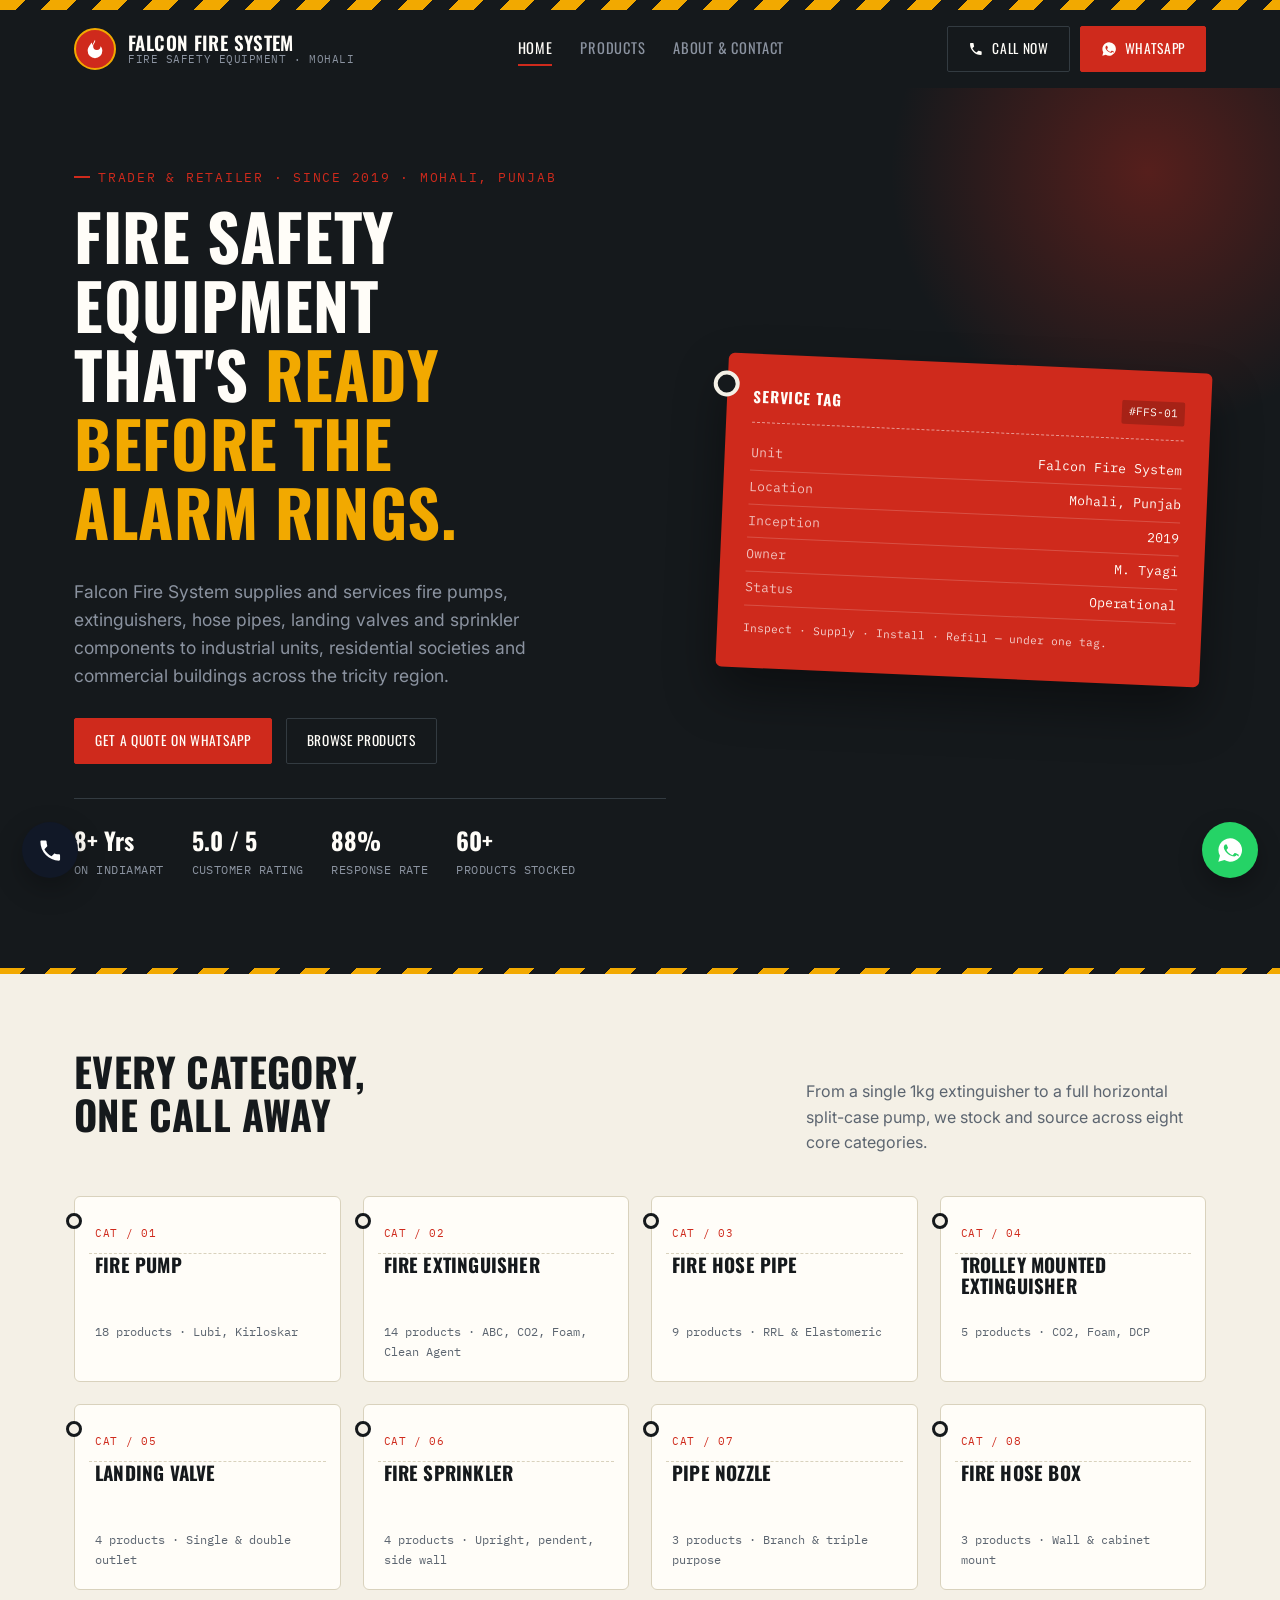
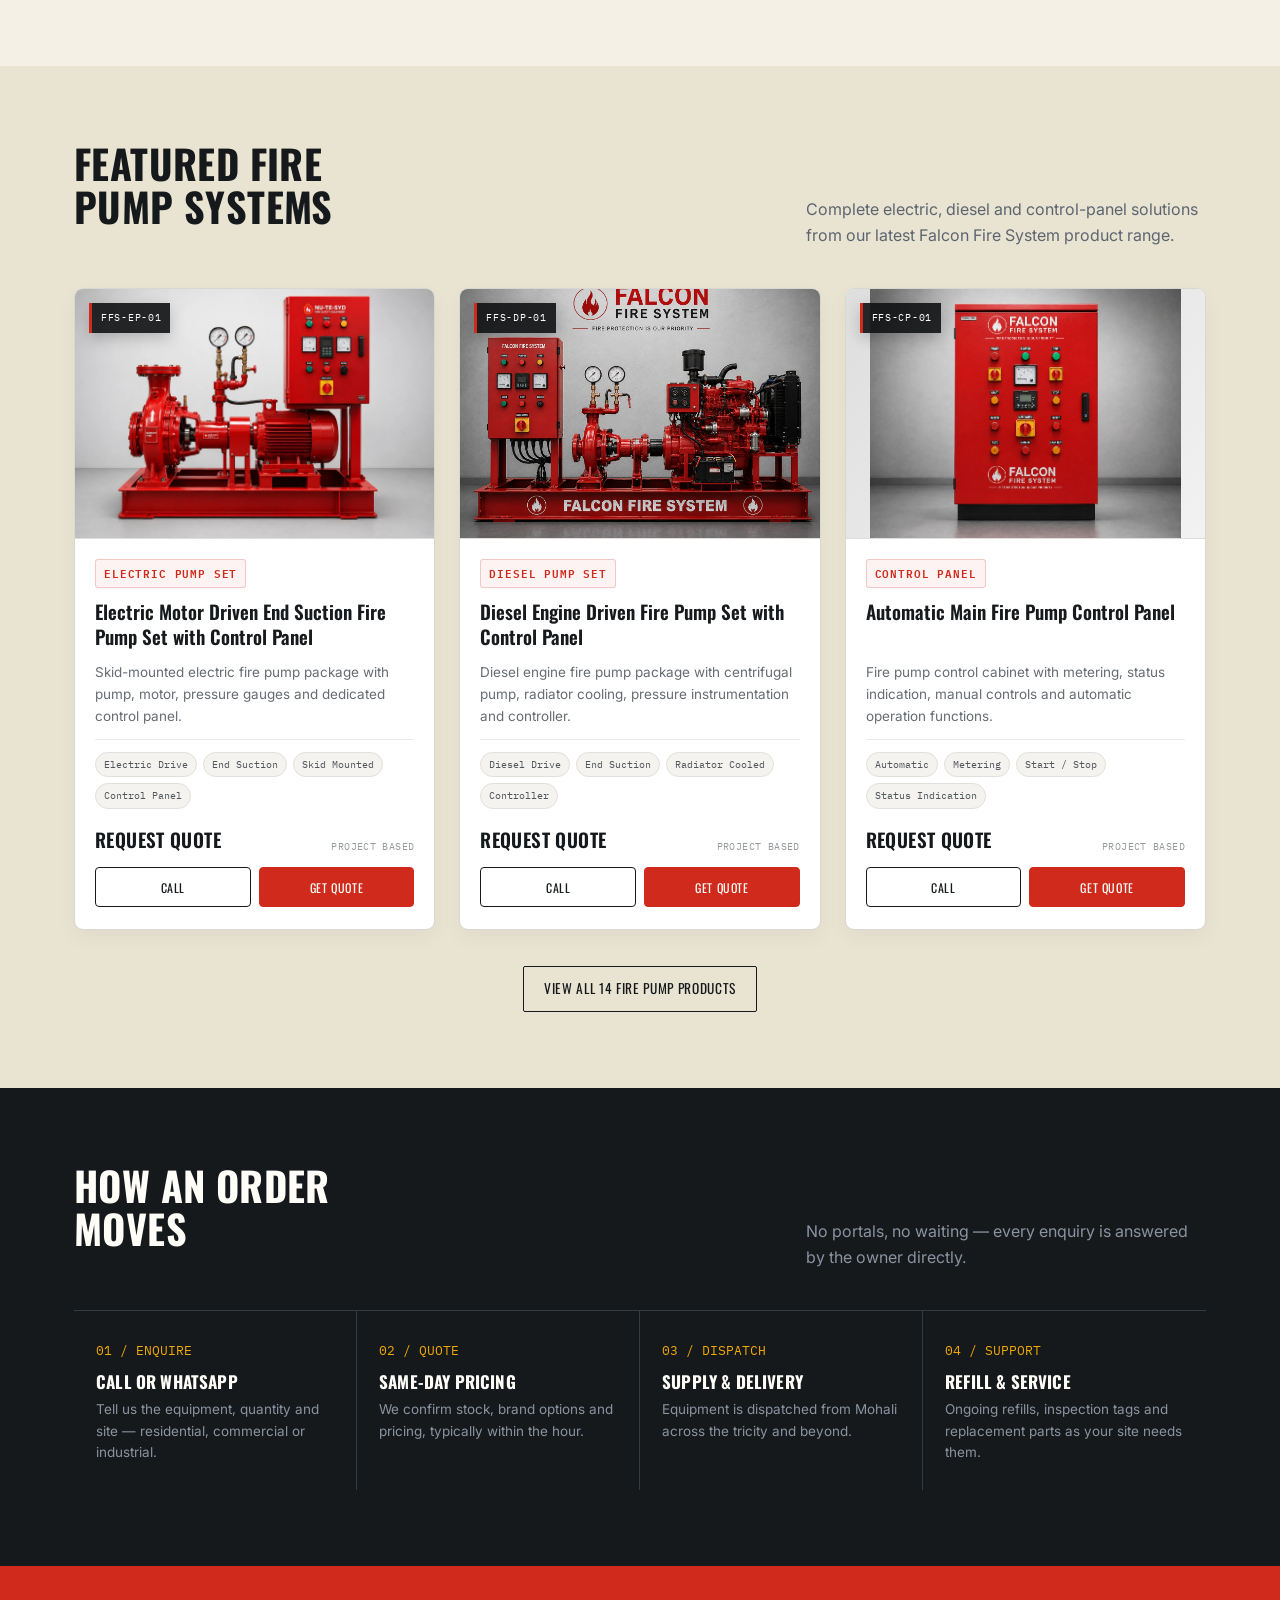
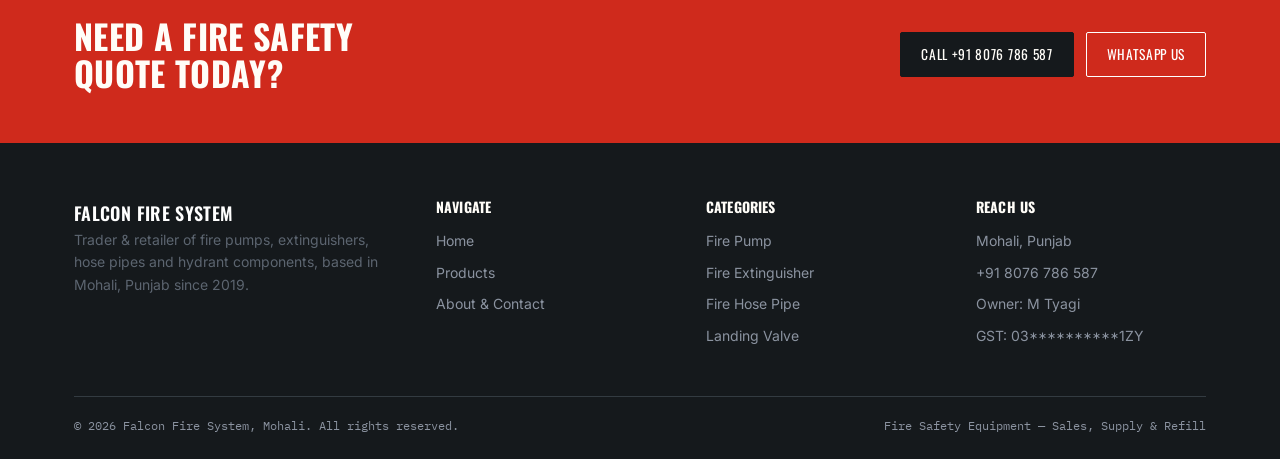
==== commit a5508fba: "Update project" ====
--- a/index.html
+++ b/index.html
@@ -4,7 +4,7 @@
 <meta charset="UTF-8">
 <meta name="viewport" content="width=device-width, initial-scale=1.0">
 <title>Falcon Fire System | Fire Safety Equipment Supplier, Mohali</title>
-<meta name="description" content="Falcon Fire System — Mohali-based retailer of fire pumps, fire extinguishers, hose pipes, landing valves &amp; sprinklers since 2019. Call or WhatsApp +91 79490 90405.">
+<meta name="description" content="Falcon Fire System — Mohali-based retailer of fire pumps, fire extinguishers, hose pipes, landing valves &amp; sprinklers since 2019. Call or WhatsApp +91 8076 786 587.">
 <link rel="icon" href="data:image/svg+xml,%3Csvg xmlns='http://www.w3.org/2000/svg' viewBox='0 0 100 100'%3E%3Ccircle cx='50' cy='50' r='48' fill='%23cf2a1c'/%3E%3Ctext x='50' y='68' font-size='60' text-anchor='middle' fill='white'%3E%F0%9F%94%A5%3C/text%3E%3C/svg%3E">
 <link rel="stylesheet" href="style.css">
 </head>
@@ -31,7 +31,11 @@
     </nav>
     <div class="header-cta">
       <a href="tel:+918076786587" class="btn btn-ghost"><svg viewBox="0 0 24 24" fill="currentColor"><path d="M6.6 10.8c1.4 2.7 3.6 4.9 6.3 6.3l2.1-2.1c.3-.3.7-.4 1-.2 1.1.4 2.3.6 3.5.6.6 0 1 .4 1 1V20c0 .6-.4 1-1 1C10.6 21 3 13.4 3 4c0-.6.4-1 1-1h3.5c.6 0 1 .4 1 1 0 1.2.2 2.4.6 3.5.1.4 0 .8-.2 1L6.6 10.8Z"/></svg><span class="btn-ghost-text">Call Now</span></a>
-      <a href="https://wa.me/918076786587?text=Hi%20Falcon%20Fire%20System%2C%20I%27d%20like%20a%20quote." target="_blank" rel="noopener" class="btn btn-fire"><svg viewBox="0 0 24 24" fill="currentColor"><path d="M12 2a10 10 0 0 0-8.6 15L2 22l5.2-1.4A10 10 0 1 0 12 2Zm5.6 14.2c-.2.6-1.3 1.2-1.8 1.3-.5.1-1 .1-3.3-.7-2.8-1-4.5-3.9-4.7-4.1-.1-.2-1.1-1.5-1.1-2.8s.7-2 .9-2.3c.2-.2.5-.3.7-.3h.5c.2 0 .4 0 .6.5.2.6.7 1.9.8 2 .1.2.1.4 0 .6-.1.2-.2.3-.4.5-.2.2-.4.4-.5.6-.2.2-.4.4-.2.7.2.4.9 1.5 1.9 2.4 1.3 1.2 2.4 1.5 2.8 1.7.4.2.6.1.8-.1.2-.3.9-1 1.1-1.4.2-.3.5-.3.8-.2.3.1 2 .9 2.3 1.1.3.2.5.3.6.4.1.2.1.9-.1 1.5Z"/></svg>WhatsApp</a>
+      
+<a href="tel:+918076786587" class="phone-float" aria-label="Call +91 8076 786 587" title="Call +91 8076 786 587">
+  <svg viewBox="0 0 24 24" aria-hidden="true"><path d="M6.6 10.8c1.4 2.7 3.6 4.9 6.3 6.3l2.1-2.1c.3-.3.7-.4 1-.2 1.1.4 2.3.6 3.5.6.6 0 1 .4 1 1V20c0 .6-.4 1-1 1C10.6 21 3 13.4 3 4c0-.6.4-1 1-1h3.5c.6 0 1 .4 1 1 0 1.2.2 2.4.6 3.5.1.4 0 .8-.2 1L6.6 10.8Z"/></svg>
+</a>
+<a href="https://wa.me/918076786587?text=Hi%20Falcon%20Fire%20System%2C%20I%27d%20like%20a%20quote." target="_blank" rel="noopener" class="btn btn-fire"><svg viewBox="0 0 24 24" fill="currentColor"><path d="M12 2a10 10 0 0 0-8.6 15L2 22l5.2-1.4A10 10 0 1 0 12 2Zm5.6 14.2c-.2.6-1.3 1.2-1.8 1.3-.5.1-1 .1-3.3-.7-2.8-1-4.5-3.9-4.7-4.1-.1-.2-1.1-1.5-1.1-2.8s.7-2 .9-2.3c.2-.2.5-.3.7-.3h.5c.2 0 .4 0 .6.5.2.6.7 1.9.8 2 .1.2.1.4 0 .6-.1.2-.2.3-.4.5-.2.2-.4.4-.5.6-.2.2-.4.4-.2.7.2.4.9 1.5 1.9 2.4 1.3 1.2 2.4 1.5 2.8 1.7.4.2.6.1.8-.1.2-.3.9-1 1.1-1.4.2-.3.5-.3.8-.2.3.1 2 .9 2.3 1.1.3.2.5.3.6.4.1.2.1.9-.1 1.5Z"/></svg>WhatsApp</a>
     </div>
     <button class="nav-toggle" id="navToggle" aria-label="Toggle menu" aria-expanded="false">
       <svg viewBox="0 0 24 24" fill="none" stroke="currentColor" stroke-width="2"><path d="M3 6h18M3 12h18M3 18h18"/></svg>
@@ -189,7 +193,7 @@
   <div class="wrap cta-inner">
     <h2>Need a fire safety quote today?</h2>
     <div class="cta-actions">
-      <a href="tel:+918076786587" class="btn btn-dark">Call +918076786587</a>
+      <a href="tel:+918076786587" class="btn btn-dark">Call +91 8076 786 587</a>
       <a href="https://wa.me/918076786587?text=Hi%20Falcon%20Fire%20System%2C%20I%27d%20like%20a%20quote." target="_blank" rel="noopener" class="btn btn-ghost" style="border-color:#fff;color:#fff;">WhatsApp Us</a>
     </div>
   </div>
@@ -223,7 +227,7 @@
         <h4>Reach Us</h4>
         <ul>
           <li>Mohali, Punjab</li>
-          <li><a href="tel:+918076786587">+91 80767 86587</a></li>
+          <li><a href="tel:+918076786587">+91 8076 786 587</a></li>
           <li>Owner: M Tyagi</li>
           <li>GST: 03**********1ZY</li>
         </ul>
@@ -236,7 +240,7 @@
   </div>
 </footer>
 
-<a href="https://wa.me/917949090405?text=Hi%20Falcon%20Fire%20System%2C%20I%27d%20like%20a%20quote." target="_blank" rel="noopener" class="whatsapp-float" aria-label="Chat on WhatsApp">
+<a href="https://wa.me/918076786587?text=Hi%20Falcon%20Fire%20System%2C%20I%27d%20like%20a%20quote." target="_blank" rel="noopener" class="whatsapp-float" aria-label="Chat on WhatsApp">
   <svg viewBox="0 0 24 24"><path d="M12 2a10 10 0 0 0-8.6 15L2 22l5.2-1.4A10 10 0 1 0 12 2Zm5.6 14.2c-.2.6-1.3 1.2-1.8 1.3-.5.1-1 .1-3.3-.7-2.8-1-4.5-3.9-4.7-4.1-.1-.2-1.1-1.5-1.1-2.8s.7-2 .9-2.3c.2-.2.5-.3.7-.3h.5c.2 0 .4 0 .6.5.2.6.7 1.9.8 2 .1.2.1.4 0 .6-.1.2-.2.3-.4.5-.2.2-.4.4-.5.6-.2.2-.4.4-.2.7.2.4.9 1.5 1.9 2.4 1.3 1.2 2.4 1.5 2.8 1.7.4.2.6.1.8-.1.2-.3.9-1 1.1-1.4.2-.3.5-.3.8-.2.3.1 2 .9 2.3 1.1.3.2.5.3.6.4.1.2.1.9-.1 1.5Z"/></svg>
 </a>
 
--- a/style.css
+++ b/style.css
@@ -529,3 +529,10 @@
   .benefit-card,.benefit-card:nth-child(2){border-right:none;border-bottom:1px solid var(--line-dark);}
   .benefit-card:last-child{border-bottom:none;}
 }
+
+
+/* Floating call button */
+.phone-float{position:fixed;left:22px;bottom:22px;width:56px;height:56px;border-radius:50%;background:#111827;display:flex;align-items:center;justify-content:center;z-index:9999;box-shadow:0 10px 28px rgba(0,0,0,.28);transition:transform .2s ease,box-shadow .2s ease;}
+.phone-float:hover{transform:scale(1.08);box-shadow:0 14px 34px rgba(0,0,0,.34);}
+.phone-float svg{width:27px;height:27px;fill:#fff;}
+@media(max-width:640px){.phone-float{left:16px;bottom:16px;width:52px;height:52px;}}
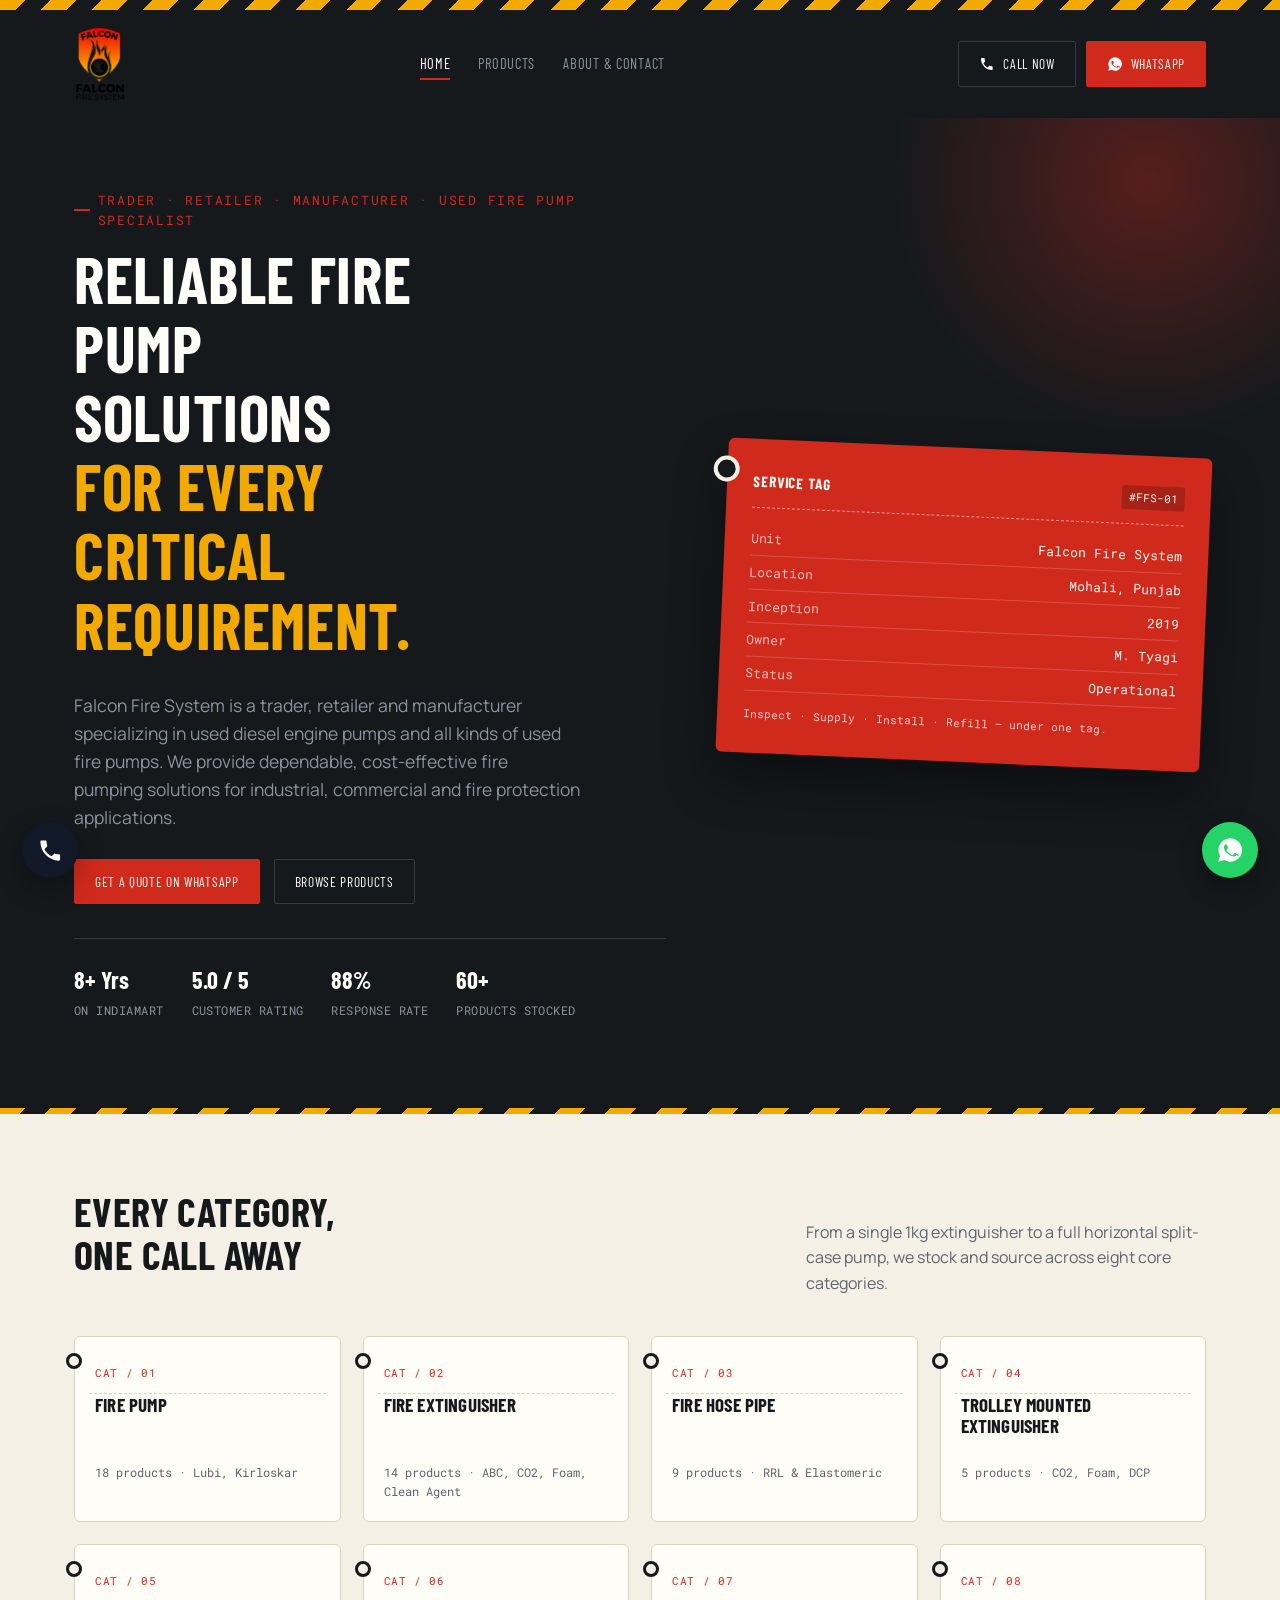
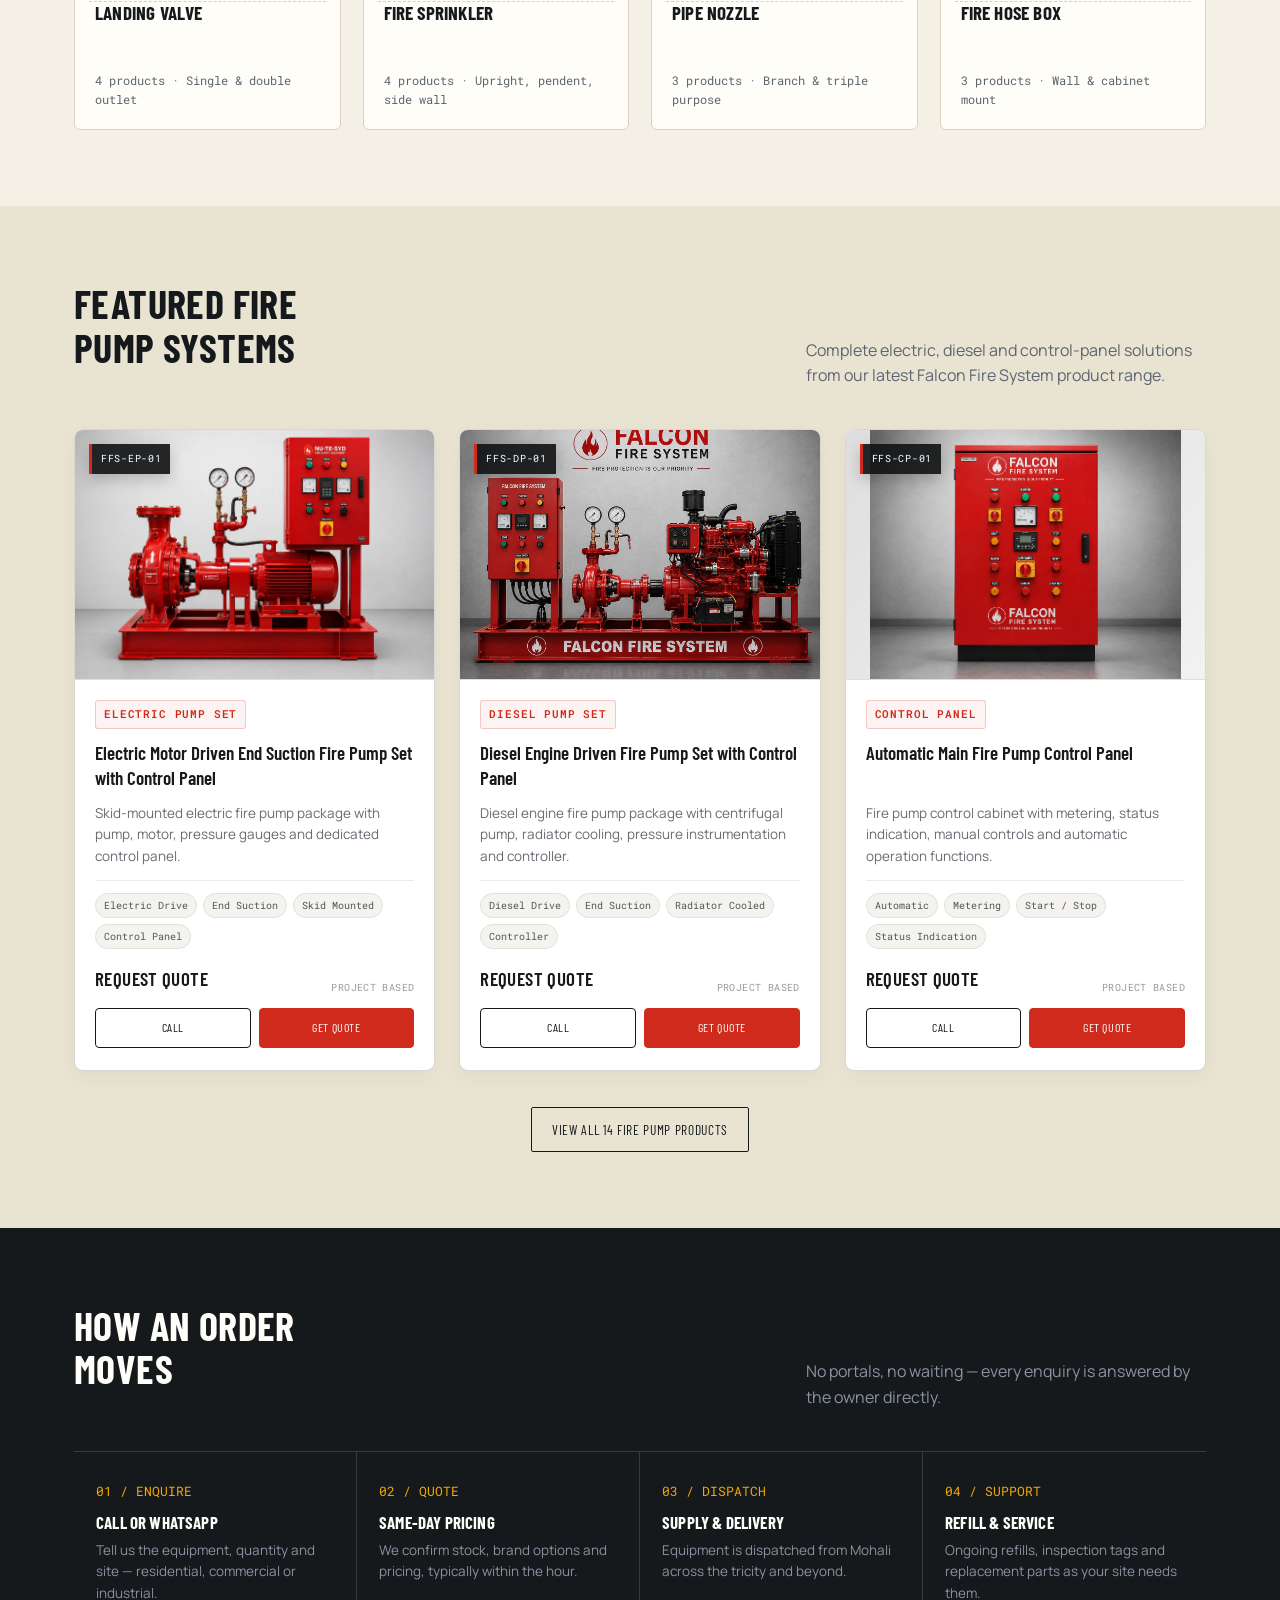
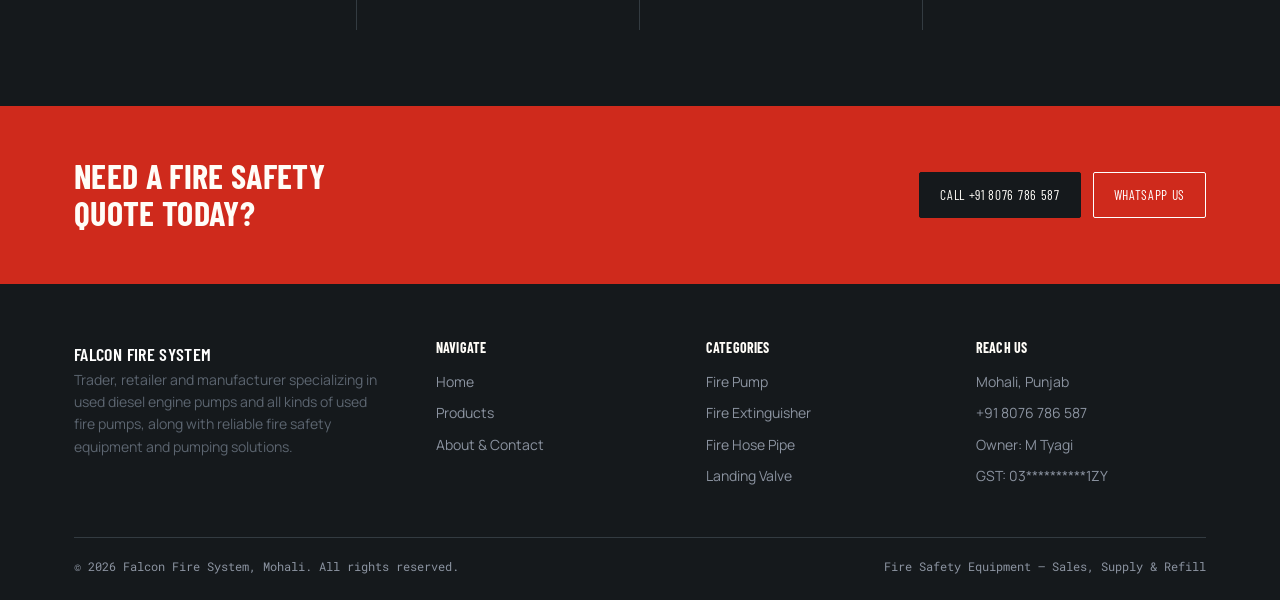
==== commit ce6575ab: "Update project" ====
--- a/index.html
+++ b/index.html
@@ -3,8 +3,8 @@
 <head>
 <meta charset="UTF-8">
 <meta name="viewport" content="width=device-width, initial-scale=1.0">
-<title>Falcon Fire System | Fire Safety Equipment Supplier, Mohali</title>
-<meta name="description" content="Falcon Fire System — Mohali-based retailer of fire pumps, fire extinguishers, hose pipes, landing valves &amp; sprinklers since 2019. Call or WhatsApp +91 8076 786 587.">
+<title>Falcon Fire System | Used Fire Pump Trader, Retailer & Manufacturer</title>
+<meta name="description" content="Falcon Fire System — Trader, retailer and manufacturer of used diesel engine pumps, all kinds of used fire pumps and fire safety equipment. Call or WhatsApp +91 8076 786 587.">
 <link rel="icon" href="data:image/svg+xml,%3Csvg xmlns='http://www.w3.org/2000/svg' viewBox='0 0 100 100'%3E%3Ccircle cx='50' cy='50' r='48' fill='%23cf2a1c'/%3E%3Ctext x='50' y='68' font-size='60' text-anchor='middle' fill='white'%3E%F0%9F%94%A5%3C/text%3E%3C/svg%3E">
 <link rel="stylesheet" href="style.css">
 </head>
@@ -13,14 +13,8 @@
 <div class="hazard"></div>
 <header class="site-header">
   <div class="wrap header-inner">
-    <a href="index.html" class="brand">
-      <span class="brand-mark">
-        <svg viewBox="0 0 24 24" fill="none" xmlns="http://www.w3.org/2000/svg"><path d="M12 2c1 3-2 4-2 7a4 4 0 0 0 8 0c1.5 1.5 2 3.5 2 5a8 8 0 1 1-16 0c0-4 3-6 4-9 1 1 1 2 1 3 1-2 2-4 3-6Z" fill="#fff"/></svg>
-      </span>
-      <span class="brand-text">
-        <span class="brand-name">Falcon Fire System</span>
-        <span class="brand-sub">FIRE SAFETY EQUIPMENT · MOHALI</span>
-      </span>
+    <a href="index.html" class="brand" aria-label="Falcon Fire System Home">
+      <img src="assets/falcon-fire-system-logo.png" alt="Falcon Fire System" class="brand-logo">
     </a>
     <nav class="main-nav" id="mainNav">
       <ul>
@@ -47,9 +41,9 @@
 <section class="hero">
   <div class="wrap hero-grid">
     <div class="reveal in">
-      <p class="eyebrow">Trader &amp; Retailer · Since 2019 · Mohali, Punjab</p>
-      <h1>Fire safety equipment that's <span>ready before the alarm rings.</span></h1>
-      <p class="hero-lede">Falcon Fire System supplies and services fire pumps, extinguishers, hose pipes, landing valves and sprinkler components to industrial units, residential societies and commercial buildings across the tricity region.</p>
+      <p class="eyebrow">Trader · Retailer · Manufacturer · Used Fire Pump Specialist</p>
+      <h1>Reliable Fire Pump Solutions <span>for Every Critical Requirement.</span></h1>
+      <p class="hero-lede">Falcon Fire System is a trader, retailer and manufacturer specializing in used diesel engine pumps and all kinds of used fire pumps. We provide dependable, cost-effective fire pumping solutions for industrial, commercial and fire protection applications.</p>
       <div class="hero-actions">
         <a href="https://wa.me/918076786587?text=Hi%20Falcon%20Fire%20System%2C%20I%27d%20like%20a%20quote." target="_blank" rel="noopener" class="btn btn-fire">Get a Quote on WhatsApp</a>
         <a href="products.html" class="btn btn-ghost">Browse Products</a>
@@ -203,8 +197,8 @@
   <div class="wrap">
     <div class="footer-grid">
       <div class="footer-brand">
-        <span class="brand-name" style="color:#fff;font-family:'Oswald',sans-serif;font-size:18px;">Falcon Fire System</span>
-        <p>Trader &amp; retailer of fire pumps, extinguishers, hose pipes and hydrant components, based in Mohali, Punjab since 2019.</p>
+        <span class="brand-name" style="color:#fff;font-family:'Barlow Condensed',sans-serif;font-size:18px;">Falcon Fire System</span>
+        <p>Trader, retailer and manufacturer specializing in used diesel engine pumps and all kinds of used fire pumps, along with reliable fire safety equipment and pumping solutions.</p>
       </div>
       <div>
         <h4>Navigate</h4>
--- a/style.css
+++ b/style.css
@@ -2,12 +2,12 @@
    FALCON FIRE SYSTEM — design tokens
    Palette:  --ink (charcoal steel) / --fire (alarm red) / --amber (hazard)
              --paper (warm off-white) / --steel (secondary text)
-   Type:     Oswald (display/stencil) · Inter (body) · IBM Plex Mono (specs/codes)
+   Type:     Barlow Condensed (display) · Manrope (body) · Roboto Mono (specs/codes)
    Signature: die-cut "inspection tag" card — modeled on the red service tag
               wired to every real extinguisher.
    ========================================================================== */
 
-@import url('https://fonts.googleapis.com/css2?family=Oswald:wght@400;500;600;700&family=Inter:wght@400;500;600;700&family=IBM+Plex+Mono:wght@400;500;600&display=swap');
+@import url('https://fonts.googleapis.com/css2?family=Barlow+Condensed:wght@500;600;700;800&family=Manrope:wght@400;500;600;700&family=Roboto+Mono:wght@400;500;600&display=swap');
 
 :root{
   --ink:#15191c;
@@ -37,14 +37,14 @@
   margin:0;
   background:var(--paper);
   color:var(--ink);
-  font-family:'Inter',sans-serif;
+  font-family:'Manrope',sans-serif;
   font-size:16px;
   line-height:1.6;
   -webkit-font-smoothing:antialiased;
 }
 
 h1,h2,h3,h4{
-  font-family:'Oswald',sans-serif;
+  font-family:'Barlow Condensed',sans-serif;
   text-transform:uppercase;
   letter-spacing:0.01em;
   margin:0 0 .5em;
@@ -56,11 +56,11 @@
 a{color:inherit;text-decoration:none;}
 ul{margin:0;padding:0;list-style:none;}
 img{max-width:100%;display:block;}
-.mono{font-family:'IBM Plex Mono',monospace;}
+.mono{font-family:'Roboto Mono',monospace;}
 
 .wrap{max-width:1180px;margin:0 auto;padding:0 24px;}
 .eyebrow{
-  font-family:'IBM Plex Mono',monospace;
+  font-family:'Roboto Mono',monospace;
   font-size:12.5px;
   letter-spacing:0.14em;
   text-transform:uppercase;
@@ -95,6 +95,16 @@
   gap:20px;
 }
 .brand{display:flex;align-items:center;gap:12px;}
+.brand-logo{
+  display:block;
+  width:auto;
+  height:76px;
+  max-width:190px;
+  object-fit:contain;
+}
+@media (max-width:640px){
+  .brand-logo{height:62px;max-width:155px;}
+}
 .brand-mark{
   width:42px;height:42px;flex:0 0 42px;
   background:var(--fire);
@@ -104,13 +114,13 @@
 }
 .brand-mark svg{width:22px;height:22px;}
 .brand-text{display:flex;flex-direction:column;line-height:1.15;}
-.brand-name{font-family:'Oswald',sans-serif;font-size:19px;font-weight:600;letter-spacing:.02em;text-transform:uppercase;}
-.brand-sub{font-family:'IBM Plex Mono',monospace;font-size:11px;color:var(--steel-light);letter-spacing:.05em;}
+.brand-name{font-family:'Barlow Condensed',sans-serif;font-size:19px;font-weight:600;letter-spacing:.02em;text-transform:uppercase;}
+.brand-sub{font-family:'Roboto Mono',monospace;font-size:11px;color:var(--steel-light);letter-spacing:.05em;}
 
 .main-nav{display:flex;align-items:center;gap:32px;}
 .main-nav ul{display:flex;gap:28px;}
 .main-nav a{
-  font-family:'Oswald',sans-serif;
+  font-family:'Barlow Condensed',sans-serif;
   font-size:14.5px;
   letter-spacing:.05em;
   text-transform:uppercase;
@@ -131,7 +141,7 @@
 .nav-toggle svg{width:20px;height:20px;}
 
 .btn{
-  font-family:'Oswald',sans-serif;
+  font-family:'Barlow Condensed',sans-serif;
   font-size:13.5px;
   letter-spacing:.05em;
   text-transform:uppercase;
@@ -184,8 +194,8 @@
 .hero-actions{display:flex;gap:14px;flex-wrap:wrap;margin-bottom:34px;}
 .hero-meta{display:flex;gap:28px;flex-wrap:wrap;border-top:1px solid var(--line-dark);padding-top:22px;}
 .hero-meta div{display:flex;flex-direction:column;gap:2px;}
-.hero-meta strong{font-family:'Oswald',sans-serif;font-size:24px;color:var(--white);}
-.hero-meta span{font-family:'IBM Plex Mono',monospace;font-size:11.5px;color:var(--steel-light);letter-spacing:.04em;text-transform:uppercase;}
+.hero-meta strong{font-family:'Barlow Condensed',sans-serif;font-size:24px;color:var(--white);}
+.hero-meta span{font-family:'Roboto Mono',monospace;font-size:11.5px;color:var(--steel-light);letter-spacing:.04em;text-transform:uppercase;}
 
 /* the tag illustration on the hero */
 .hero-tag{
@@ -207,11 +217,11 @@
   border:4px solid var(--paper);
 }
 .hero-tag-head{display:flex;justify-content:space-between;align-items:flex-start;border-bottom:1.5px dashed rgba(255,255,255,.5);padding-bottom:14px;margin-bottom:14px;}
-.hero-tag-head strong{font-family:'Oswald',sans-serif;font-size:15px;letter-spacing:.06em;text-transform:uppercase;}
-.hero-tag-head span{font-family:'IBM Plex Mono',monospace;font-size:11px;background:rgba(0,0,0,.2);padding:3px 7px;border-radius:2px;}
-.hero-tag-row{display:flex;justify-content:space-between;font-family:'IBM Plex Mono',monospace;font-size:13px;padding:6px 0;border-bottom:1px solid rgba(255,255,255,.18);}
+.hero-tag-head strong{font-family:'Barlow Condensed',sans-serif;font-size:15px;letter-spacing:.06em;text-transform:uppercase;}
+.hero-tag-head span{font-family:'Roboto Mono',monospace;font-size:11px;background:rgba(0,0,0,.2);padding:3px 7px;border-radius:2px;}
+.hero-tag-row{display:flex;justify-content:space-between;font-family:'Roboto Mono',monospace;font-size:13px;padding:6px 0;border-bottom:1px solid rgba(255,255,255,.18);}
 .hero-tag-row span:first-child{color:rgba(255,255,255,.7);}
-.hero-tag-foot{margin-top:14px;font-family:'IBM Plex Mono',monospace;font-size:11px;color:rgba(255,255,255,.8);}
+.hero-tag-foot{margin-top:14px;font-family:'Roboto Mono',monospace;font-size:11px;color:rgba(255,255,255,.8);}
 
 /* ---------- section shell ---------- */
 section{padding:76px 0;}
@@ -233,8 +243,8 @@
 }
 .trust-bar div{padding:22px 24px;border-right:1px solid var(--line-dark);}
 .trust-bar div:last-child{border-right:none;}
-.trust-bar strong{display:block;font-family:'Oswald',sans-serif;font-size:26px;color:var(--white);}
-.trust-bar span{font-family:'IBM Plex Mono',monospace;font-size:11.5px;color:var(--steel-light);text-transform:uppercase;letter-spacing:.04em;}
+.trust-bar strong{display:block;font-family:'Barlow Condensed',sans-serif;font-size:26px;color:var(--white);}
+.trust-bar span{font-family:'Roboto Mono',monospace;font-size:11.5px;color:var(--steel-light);text-transform:uppercase;letter-spacing:.04em;}
 
 /* ---------- inspection-tag cards (signature) ---------- */
 .tag-grid{display:grid;grid-template-columns:repeat(4,1fr);gap:22px;}
@@ -262,15 +272,15 @@
   border-top:1.5px dashed var(--line);
 }
 .tag-card:hover{transform:translateY(-4px);box-shadow:var(--shadow);border-color:var(--fire);}
-.tag-card-num{font-family:'IBM Plex Mono',monospace;font-size:11px;color:var(--fire);letter-spacing:.06em;}
+.tag-card-num{font-family:'Roboto Mono',monospace;font-size:11px;color:var(--fire);letter-spacing:.06em;}
 .tag-card h3{font-size:19px;margin:10px 0 22px;min-height:46px;}
 .tag-card p{font-size:13.5px;margin-bottom:0;}
-.tag-card .count{font-family:'IBM Plex Mono',monospace;font-size:12px;color:var(--steel);}
+.tag-card .count{font-family:'Roboto Mono',monospace;font-size:12px;color:var(--steel);}
 
 /* ---------- product cards ---------- */
 .filter-bar{display:flex;flex-wrap:wrap;gap:10px;margin-bottom:36px;}
 .filter-btn{
-  font-family:'IBM Plex Mono',monospace;
+  font-family:'Roboto Mono',monospace;
   font-size:12.5px;
   letter-spacing:.03em;
   text-transform:uppercase;
@@ -300,12 +310,12 @@
   background:repeating-linear-gradient(135deg,var(--amber) 0 12px,var(--ink) 12px 24px);
 }
 .product-body{padding:20px 20px 22px;display:flex;flex-direction:column;gap:12px;flex:1;}
-.product-cat{font-family:'IBM Plex Mono',monospace;font-size:10.5px;text-transform:uppercase;letter-spacing:.08em;color:var(--fire);}
+.product-cat{font-family:'Roboto Mono',monospace;font-size:10.5px;text-transform:uppercase;letter-spacing:.08em;color:var(--fire);}
 .product-card h3{font-size:17px;margin:0;text-transform:none;letter-spacing:0;font-weight:600;}
-.product-price{font-family:'IBM Plex Mono',monospace;font-size:18px;color:var(--ink);font-weight:600;}
+.product-price{font-family:'Roboto Mono',monospace;font-size:18px;color:var(--ink);font-weight:600;}
 .product-price span{font-size:12px;color:var(--steel);font-weight:400;}
 .spec-list{display:grid;grid-template-columns:1fr 1fr;gap:6px 12px;padding-top:10px;border-top:1px solid var(--line);margin-top:auto;}
-.spec-list div{font-family:'IBM Plex Mono',monospace;font-size:11.5px;color:var(--steel);}
+.spec-list div{font-family:'Roboto Mono',monospace;font-size:11.5px;color:var(--steel);}
 .spec-list b{color:var(--ink);display:block;font-size:12px;}
 .product-actions{display:flex;gap:8px;margin-top:6px;}
 .product-actions .btn{flex:1;justify-content:center;padding:9px 10px;font-size:12px;}
@@ -316,7 +326,7 @@
 .process-list{display:grid;grid-template-columns:repeat(4,1fr);gap:0;border-top:1px solid var(--line-dark);}
 .process-item{padding:26px 22px;border-right:1px solid var(--line-dark);}
 .process-item:last-child{border-right:none;}
-.process-num{font-family:'IBM Plex Mono',monospace;color:var(--amber);font-size:13px;}
+.process-num{font-family:'Roboto Mono',monospace;color:var(--amber);font-size:13px;}
 .process-item h4{color:var(--white);font-size:17px;margin:10px 0 8px;}
 .process-item p{font-size:13.5px;color:var(--steel-light);margin:0;}
 
@@ -341,19 +351,19 @@
 }
 .info-row{display:flex;justify-content:space-between;padding:12px 0;border-bottom:1px solid var(--line-dark);font-size:14px;}
 .info-row:last-child{border-bottom:none;}
-.info-row span:first-child{color:var(--steel-light);font-family:'IBM Plex Mono',monospace;font-size:12px;text-transform:uppercase;letter-spacing:.05em;}
+.info-row span:first-child{color:var(--steel-light);font-family:'Roboto Mono',monospace;font-size:12px;text-transform:uppercase;letter-spacing:.05em;}
 .info-row span:last-child{text-align:right;}
 
 .stat-row{display:grid;grid-template-columns:repeat(3,1fr);gap:18px;margin:30px 0;}
 .stat-box{border:1px solid var(--line);border-radius:6px;padding:18px;background:var(--white);}
-.stat-box strong{display:block;font-family:'Oswald',sans-serif;font-size:26px;}
-.stat-box span{font-family:'IBM Plex Mono',monospace;font-size:11px;color:var(--steel);text-transform:uppercase;}
+.stat-box strong{display:block;font-family:'Barlow Condensed',sans-serif;font-size:26px;}
+.stat-box span{font-family:'Roboto Mono',monospace;font-size:11px;color:var(--steel);text-transform:uppercase;}
 
 form.contact-form{display:flex;flex-direction:column;gap:16px;}
 .field{display:flex;flex-direction:column;gap:6px;}
-.field label{font-family:'IBM Plex Mono',monospace;font-size:11.5px;text-transform:uppercase;letter-spacing:.06em;color:var(--steel);}
+.field label{font-family:'Roboto Mono',monospace;font-size:11.5px;text-transform:uppercase;letter-spacing:.06em;color:var(--steel);}
 .field input,.field select,.field textarea{
-  font-family:'Inter',sans-serif;
+  font-family:'Manrope',sans-serif;
   font-size:15px;
   padding:12px 14px;
   border:1.5px solid var(--line);
@@ -367,11 +377,11 @@
 }
 .field textarea{resize:vertical;min-height:110px;}
 .form-note{font-size:12.5px;color:var(--steel);}
-.form-status{font-family:'IBM Plex Mono',monospace;font-size:13px;padding:10px 14px;border-radius:4px;display:none;}
+.form-status{font-family:'Roboto Mono',monospace;font-size:13px;padding:10px 14px;border-radius:4px;display:none;}
 .form-status.show{display:block;}
 .form-status.ok{background:#e7f4ea;color:#1c6b32;border:1px solid #bfe3c7;}
 
-.hsn-table{width:100%;border-collapse:collapse;font-family:'IBM Plex Mono',monospace;font-size:12.5px;}
+.hsn-table{width:100%;border-collapse:collapse;font-family:'Roboto Mono',monospace;font-size:12.5px;}
 .hsn-table th,.hsn-table td{text-align:left;padding:12px 14px;border-bottom:1px solid var(--line);}
 .hsn-table th{text-transform:uppercase;letter-spacing:.05em;color:var(--steel);font-weight:600;}
 
@@ -388,7 +398,7 @@
   border-top:1px solid var(--line-dark);
   padding-top:20px;
   display:flex;justify-content:space-between;flex-wrap:wrap;gap:10px;
-  font-family:'IBM Plex Mono',monospace;font-size:11.5px;color:var(--steel-light);
+  font-family:'Roboto Mono',monospace;font-size:11.5px;color:var(--steel-light);
 }
 
 .whatsapp-float{
@@ -464,19 +474,19 @@
 .catalog-lede{color:#c9ced4;font-size:16.5px;line-height:1.75;max-width:62ch;}
 .catalog-stats{display:flex;gap:14px;flex-wrap:wrap;margin-top:28px;}
 .catalog-stats div{min-width:138px;padding:14px 16px;border:1px solid rgba(255,255,255,.12);background:rgba(255,255,255,.045);border-radius:6px;}
-.catalog-stats strong{display:block;font-family:'Oswald',sans-serif;font-size:24px;color:#fff;}
-.catalog-stats span{font-family:'IBM Plex Mono',monospace;font-size:10.5px;color:#aeb5bc;text-transform:uppercase;letter-spacing:.05em;}
+.catalog-stats strong{display:block;font-family:'Barlow Condensed',sans-serif;font-size:24px;color:#fff;}
+.catalog-stats span{font-family:'Roboto Mono',monospace;font-size:10.5px;color:#aeb5bc;text-transform:uppercase;letter-spacing:.05em;}
 .catalog-hero-media{position:relative;border:1px solid rgba(255,255,255,.14);background:#e8e9ea;padding:10px;border-radius:10px;box-shadow:0 30px 70px rgba(0,0,0,.34);}
 .catalog-hero-media::after{content:"";position:absolute;inset:-1px;border-radius:10px;pointer-events:none;box-shadow:inset 0 0 0 1px rgba(255,255,255,.12);}
 .catalog-hero-media img{display:block;width:100%;aspect-ratio:4/3;object-fit:cover;border-radius:5px;}
-.hero-product-chip{position:absolute;left:24px;bottom:24px;background:rgba(17,20,23,.92);color:#fff;padding:9px 13px;border-left:3px solid var(--fire);font-family:'IBM Plex Mono',monospace;font-size:11px;letter-spacing:.04em;text-transform:uppercase;box-shadow:0 8px 24px rgba(0,0,0,.25);}
+.hero-product-chip{position:absolute;left:24px;bottom:24px;background:rgba(17,20,23,.92);color:#fff;padding:9px 13px;border-left:3px solid var(--fire);font-family:'Roboto Mono',monospace;font-size:11px;letter-spacing:.04em;text-transform:uppercase;box-shadow:0 8px 24px rgba(0,0,0,.25);}
 .catalog-section{padding:72px 0 84px;background:linear-gradient(180deg,#f8f7f3 0%,#f1f0eb 100%);}
 .catalog-topline{display:grid;grid-template-columns:1fr .75fr;gap:42px;align-items:end;margin-bottom:34px;}
 .catalog-topline h2{font-size:clamp(30px,3.5vw,44px);margin-bottom:0;}
 .catalog-topline>p{margin:0;color:var(--steel);font-size:14.5px;line-height:1.7;}
 .catalog-count-row{display:flex;justify-content:space-between;align-items:center;gap:16px;flex-wrap:wrap;margin:-10px 0 26px;}
 .catalog-count-row p{margin:0;font-size:12px;color:var(--steel);}
-.quote-note{font-family:'IBM Plex Mono',monospace;font-size:11px;color:var(--steel);}
+.quote-note{font-family:'Roboto Mono',monospace;font-size:11px;color:var(--steel);}
 .quote-note b{color:var(--fire);}
 .product-grid-premium{grid-template-columns:repeat(3,minmax(0,1fr));gap:24px;align-items:stretch;}
 .product-card-premium{border:1px solid #d8d7d1;border-radius:9px;background:#fff;box-shadow:0 8px 22px rgba(20,25,29,.04);overflow:hidden;}
@@ -485,25 +495,25 @@
 .product-image-wrap img{width:100%;height:100%;object-fit:cover;display:block;transition:transform .45s ease;}
 .product-card-premium:hover .product-image-wrap img{transform:scale(1.045);}
 .product-image-wrap.portrait-media img{object-fit:contain;background:linear-gradient(135deg,#dedede,#f2f2f2);}
-.product-code{position:absolute;top:14px;left:14px;background:rgba(15,17,19,.9);color:#fff;border-left:3px solid var(--fire);padding:7px 9px;font-family:'IBM Plex Mono',monospace;font-size:10px;letter-spacing:.07em;box-shadow:0 5px 15px rgba(0,0,0,.2);}
+.product-code{position:absolute;top:14px;left:14px;background:rgba(15,17,19,.9);color:#fff;border-left:3px solid var(--fire);padding:7px 9px;font-family:'Roboto Mono',monospace;font-size:10px;letter-spacing:.07em;box-shadow:0 5px 15px rgba(0,0,0,.2);}
 .product-card-premium .product-body{padding:20px 20px 22px;gap:11px;}
 .product-card-premium .product-cat{display:inline-flex;align-self:flex-start;border:1px solid rgba(207,42,28,.22);background:rgba(207,42,28,.055);padding:5px 8px;border-radius:3px;color:var(--fire);font-weight:600;}
 .product-card-premium h3{font-size:19px;line-height:1.34;min-height:52px;color:#171a1d;}
 .product-desc{font-size:13.5px;line-height:1.62;color:#666c72;margin:0;min-height:66px;}
 .spec-pills{display:flex;gap:6px;flex-wrap:wrap;padding-top:12px;border-top:1px solid #ecebe6;margin-top:auto;}
-.spec-pills span{font-family:'IBM Plex Mono',monospace;font-size:9.5px;line-height:1.2;color:#50565c;background:#f4f3ef;border:1px solid #e1e0da;border-radius:20px;padding:6px 8px;}
-.product-quote{display:flex;justify-content:space-between;align-items:end;gap:10px;padding-top:4px;font-family:'Oswald',sans-serif!important;font-size:19px!important;color:#15191c!important;text-transform:uppercase;letter-spacing:.02em;}
-.product-quote span{font-family:'IBM Plex Mono',monospace;font-size:9.5px!important;text-transform:uppercase;color:#969a9d!important;}
+.spec-pills span{font-family:'Roboto Mono',monospace;font-size:9.5px;line-height:1.2;color:#50565c;background:#f4f3ef;border:1px solid #e1e0da;border-radius:20px;padding:6px 8px;}
+.product-quote{display:flex;justify-content:space-between;align-items:end;gap:10px;padding-top:4px;font-family:'Barlow Condensed',sans-serif!important;font-size:19px!important;color:#15191c!important;text-transform:uppercase;letter-spacing:.02em;}
+.product-quote span{font-family:'Roboto Mono',monospace;font-size:9.5px!important;text-transform:uppercase;color:#969a9d!important;}
 .product-card-premium .product-actions{margin-top:2px;}
 .product-card-premium .product-actions .btn{border-radius:4px;min-height:40px;}
 .pump-benefits{padding:72px 0;}
 .benefit-grid{display:grid;grid-template-columns:repeat(4,1fr);border:1px solid var(--line-dark);}
 .benefit-card{padding:25px 22px;border-right:1px solid var(--line-dark);}
 .benefit-card:last-child{border-right:none;}
-.benefit-card>span{font-family:'IBM Plex Mono',monospace;color:var(--amber);font-size:11px;}
+.benefit-card>span{font-family:'Roboto Mono',monospace;color:var(--amber);font-size:11px;}
 .benefit-card h3{font-size:17px;margin:11px 0 8px;color:#fff;}
 .benefit-card p{font-size:13px;line-height:1.65;color:#aeb5bc;margin:0;}
-.cta-kicker{font-family:'IBM Plex Mono',monospace;text-transform:uppercase;letter-spacing:.05em;font-size:11px!important;margin:0 0 4px!important;color:rgba(255,255,255,.75)!important;}
+.cta-kicker{font-family:'Roboto Mono',monospace;text-transform:uppercase;letter-spacing:.05em;font-size:11px!important;margin:0 0 4px!important;color:rgba(255,255,255,.75)!important;}
 
 @media (max-width:1020px){
   .catalog-hero-grid{grid-template-columns:1fr;gap:34px;}
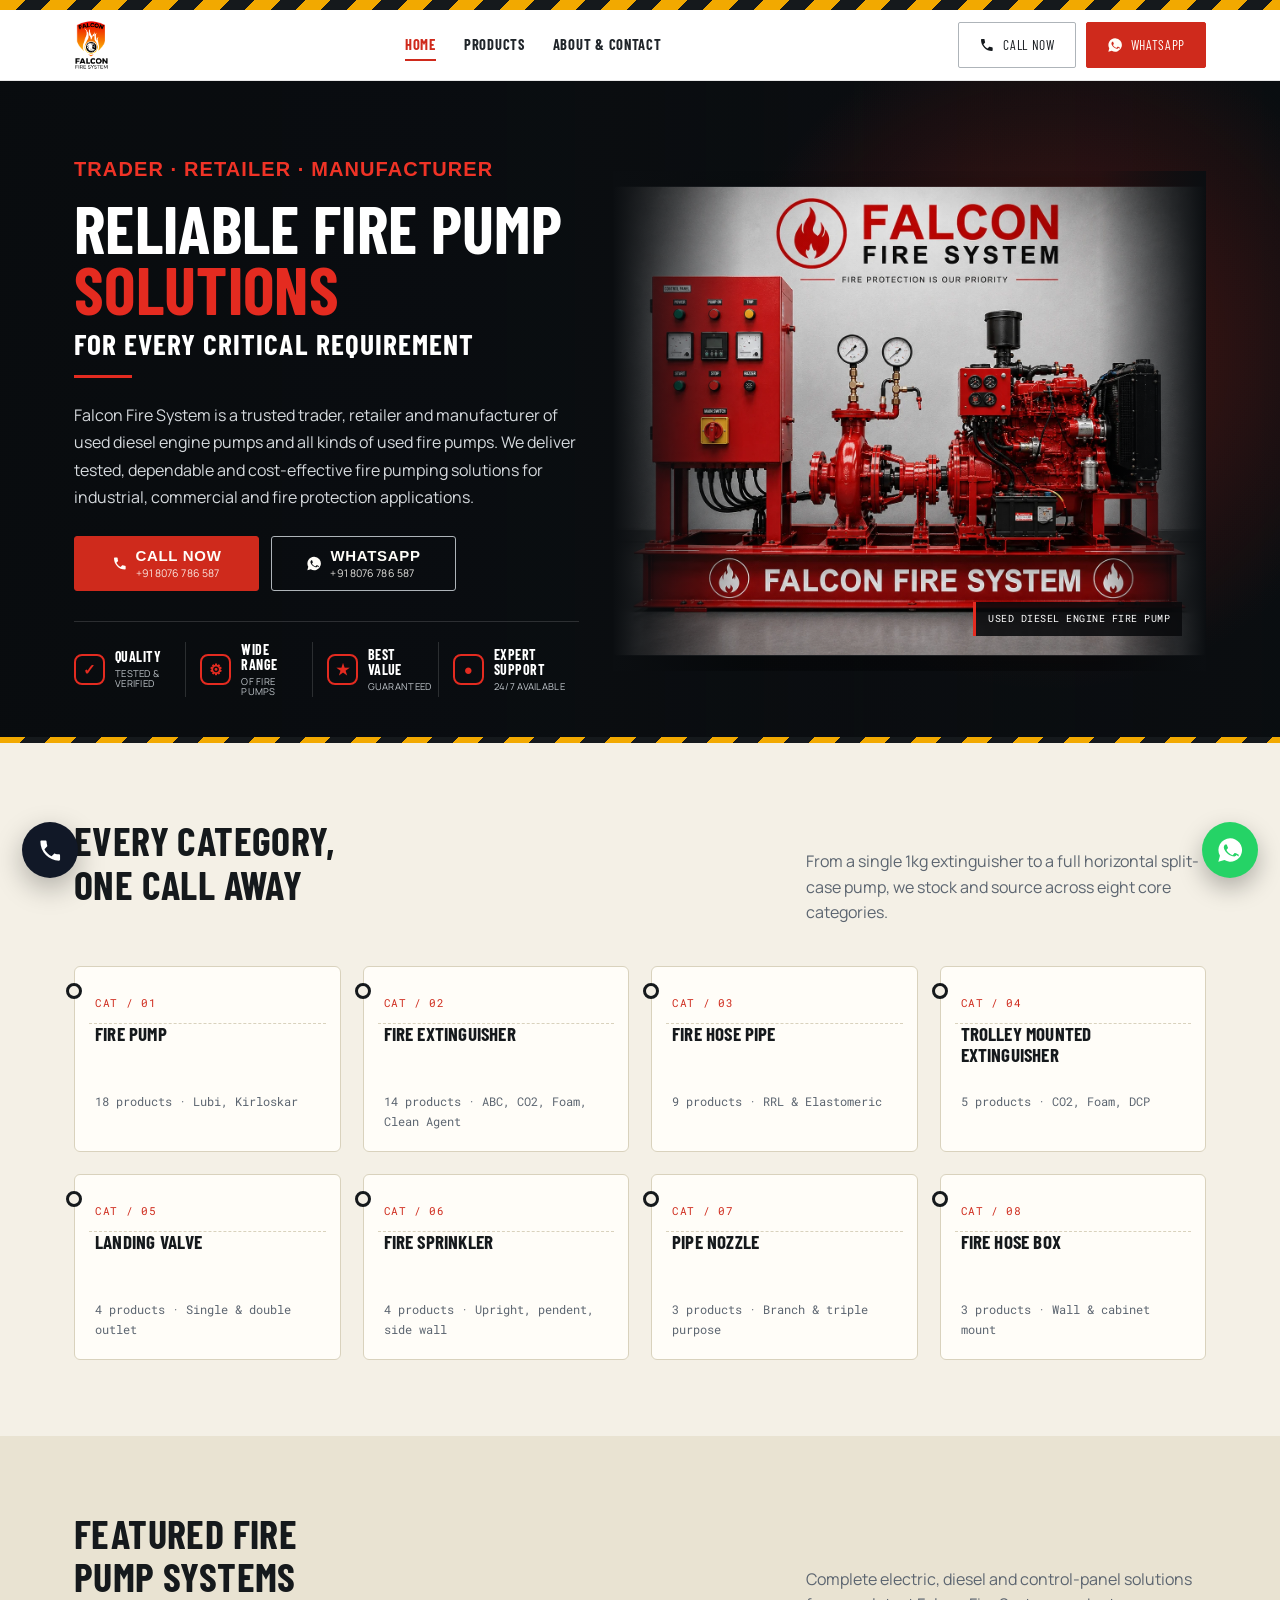
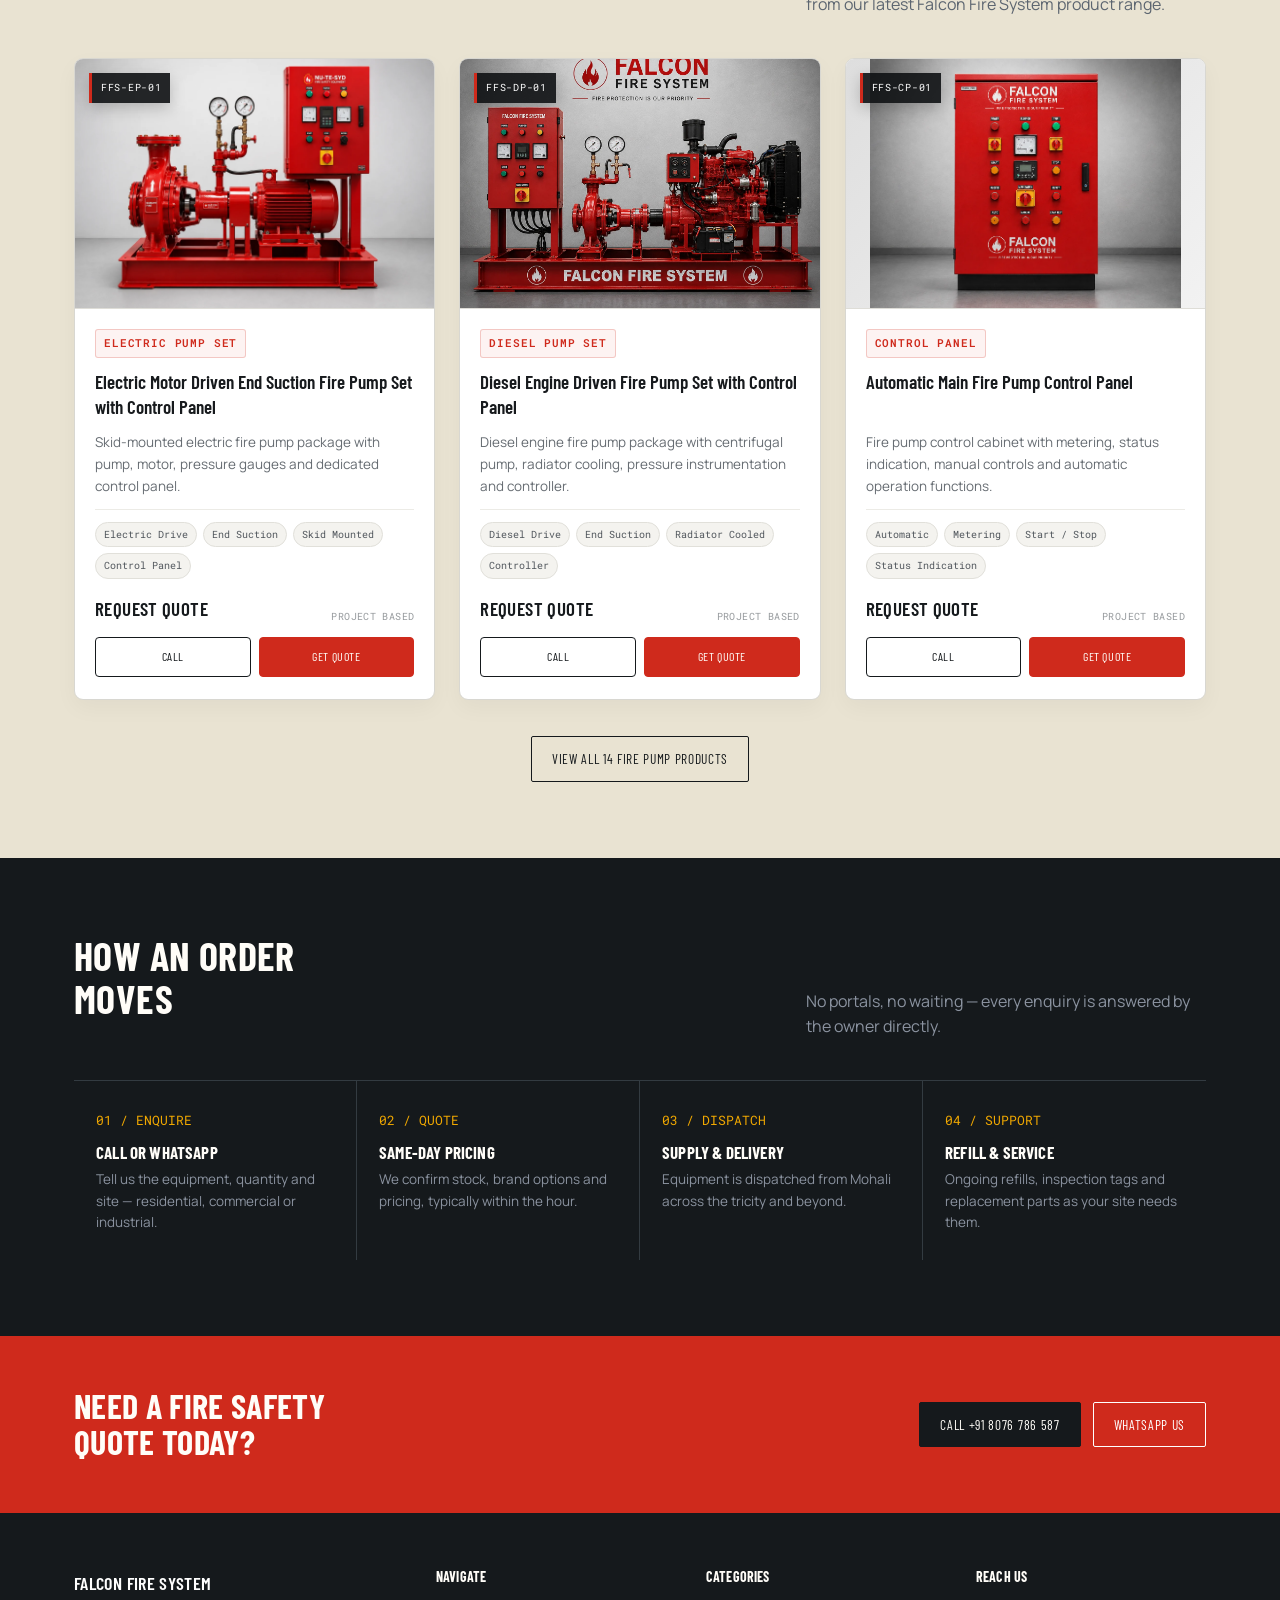
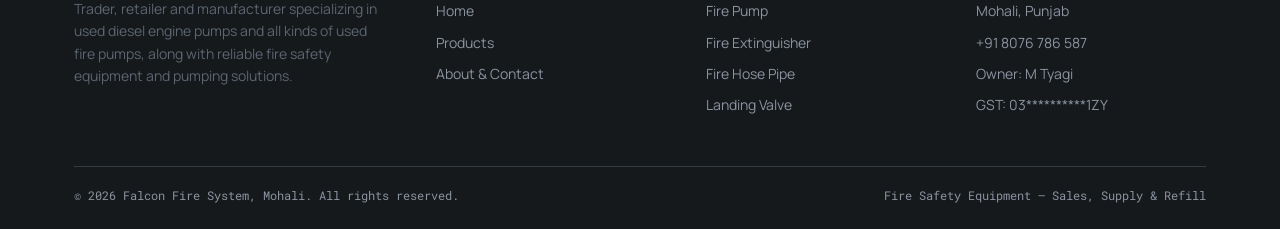
==== commit 8eddf17f: "Update project" ====
--- a/index.html
+++ b/index.html
@@ -38,36 +38,36 @@
 </header>
 
 <!-- HERO -->
-<section class="hero">
-  <div class="wrap hero-grid">
-    <div class="reveal in">
-      <p class="eyebrow">Trader · Retailer · Manufacturer · Used Fire Pump Specialist</p>
-      <h1>Reliable Fire Pump Solutions <span>for Every Critical Requirement.</span></h1>
-      <p class="hero-lede">Falcon Fire System is a trader, retailer and manufacturer specializing in used diesel engine pumps and all kinds of used fire pumps. We provide dependable, cost-effective fire pumping solutions for industrial, commercial and fire protection applications.</p>
-      <div class="hero-actions">
-        <a href="https://wa.me/918076786587?text=Hi%20Falcon%20Fire%20System%2C%20I%27d%20like%20a%20quote." target="_blank" rel="noopener" class="btn btn-fire">Get a Quote on WhatsApp</a>
-        <a href="products.html" class="btn btn-ghost">Browse Products</a>
-      </div>
-      <div class="hero-meta">
-        <div><strong>8+ Yrs</strong><span>On IndiaMART</span></div>
-        <div><strong>5.0 / 5</strong><span>Customer Rating</span></div>
-        <div><strong>88%</strong><span>Response Rate</span></div>
-        <div><strong>60+</strong><span>Products Stocked</span></div>
-      </div>
-    </div>
-    <div class="reveal in">
-      <div class="hero-tag">
-        <div class="hero-tag-head">
-          <strong>Service Tag</strong>
-          <span>#FFS-01</span>
-        </div>
-        <div class="hero-tag-row"><span>Unit</span><span>Falcon Fire System</span></div>
-        <div class="hero-tag-row"><span>Location</span><span>Mohali, Punjab</span></div>
-        <div class="hero-tag-row"><span>Inception</span><span>2019</span></div>
-        <div class="hero-tag-row"><span>Owner</span><span>M. Tyagi</span></div>
-        <div class="hero-tag-row"><span>Status</span><span>Operational</span></div>
-        <div class="hero-tag-foot">Inspect · Supply · Install · Refill — under one tag.</div>
-      </div>
+<section class="hero hero-premium">
+  <div class="wrap hero-premium-grid">
+    <div class="hero-premium-copy reveal in">
+      <p class="hero-kicker">Trader · Retailer · Manufacturer</p>
+      <h1>Reliable Fire Pump <em>Solutions</em></h1>
+      <h2>For Every Critical Requirement</h2>
+      <p class="hero-lede">Falcon Fire System is a trusted trader, retailer and manufacturer of used diesel engine pumps and all kinds of used fire pumps. We deliver tested, dependable and cost-effective fire pumping solutions for industrial, commercial and fire protection applications.</p>
+      <div class="hero-actions hero-premium-actions">
+        <a href="tel:+918076786587" class="btn btn-fire hero-call-btn">
+          <svg viewBox="0 0 24 24" fill="currentColor"><path d="M6.6 10.8c1.4 2.7 3.6 4.9 6.3 6.3l2.1-2.1c.3-.3.7-.4 1-.2 1.1.4 2.3.6 3.5.6.6 0 1 .4 1 1V20c0 .6-.4 1-1 1C10.6 21 3 13.4 3 4c0-.6.4-1 1-1h3.5c.6 0 1 .4 1 1 0 1.2.2 2.4.6 3.5.1.4 0 .8-.2 1L6.6 10.8Z"/></svg>
+          <span><b>Call Now</b><small>+91 8076 786 587</small></span>
+        </a>
+        <a href="https://wa.me/918076786587?text=Hi%20Falcon%20Fire%20System%2C%20I%27d%20like%20a%20quote." target="_blank" rel="noopener" class="btn btn-ghost hero-whatsapp-btn">
+          <svg viewBox="0 0 24 24" fill="currentColor"><path d="M12 2a10 10 0 0 0-8.6 15L2 22l5.2-1.4A10 10 0 1 0 12 2Zm5.6 14.2c-.2.6-1.3 1.2-1.8 1.3-.5.1-1 .1-3.3-.7-2.8-1-4.5-3.9-4.7-4.1-.1-.2-1.1-1.5-1.1-2.8s.7-2 .9-2.3c.2-.2.5-.3.7-.3h.5c.2 0 .4 0 .6.5.2.6.7 1.9.8 2 .1.2.1.4 0 .6-.1.2-.2.3-.4.5-.2.2-.4.4-.5.6-.2.2-.4.4-.2.7.2.4.9 1.5 1.9 2.4 1.3 1.2 2.4 1.5 2.8 1.7.4.2.6.1.8-.1.2-.3.9-1 1.1-1.4.2-.3.5-.3.8-.2.3.1 2 .9 2.3 1.1.3.2.5.3.6.4.1.2.1.9-.1 1.5Z"/></svg>
+          <span><b>WhatsApp</b><small>+91 8076 786 587</small></span>
+        </a>
+      </div>
+
+      <div class="hero-benefits">
+        <div><span class="hero-benefit-icon">✓</span><p><b>Quality</b><small>Tested &amp; Verified</small></p></div>
+        <div><span class="hero-benefit-icon">⚙</span><p><b>Wide Range</b><small>Of Fire Pumps</small></p></div>
+        <div><span class="hero-benefit-icon">★</span><p><b>Best Value</b><small>Guaranteed</small></p></div>
+        <div><span class="hero-benefit-icon">●</span><p><b>Expert Support</b><small>24/7 Available</small></p></div>
+      </div>
+    </div>
+
+    <div class="hero-pump-visual reveal in">
+      <div class="hero-pump-glow"></div>
+      <img src="assets/products/diesel-engine-fire-pump-skid.webp" alt="Falcon diesel engine fire pump system">
+      <span class="hero-image-label">Used Diesel Engine Fire Pump</span>
     </div>
   </div>
 </section>
--- a/style.css
+++ b/style.css
@@ -546,3 +546,177 @@
 .phone-float:hover{transform:scale(1.08);box-shadow:0 14px 34px rgba(0,0,0,.34);}
 .phone-float svg{width:27px;height:27px;fill:#fff;}
 @media(max-width:640px){.phone-float{left:16px;bottom:16px;width:52px;height:52px;}}
+
+/* =========================================================
+   HOME HERO MATCH — compact logo + premium split hero
+   ========================================================= */
+.site-header{
+  background:#fff;
+  color:#15191d;
+  border-bottom:1px solid #e7e7e7;
+  box-shadow:0 1px 0 rgba(0,0,0,.04);
+}
+.header-inner{padding-top:10px;padding-bottom:10px;}
+.brand-logo{
+  height:50px;
+  max-width:128px;
+  width:auto;
+}
+.main-nav a{color:#20252a;font-weight:700;}
+.main-nav a:hover,.main-nav a.active{color:#cf2a1c;border-color:#cf2a1c;}
+.site-header .btn-ghost{color:#15191d;border-color:#aeb4b9;}
+.site-header .btn-ghost:hover{color:#cf2a1c;border-color:#cf2a1c;}
+.nav-toggle{color:#15191d;border-color:#d9d9d9;}
+
+.hero-premium{
+  padding:58px 0 34px;
+  min-height:640px;
+  display:flex;
+  align-items:center;
+  background:
+    radial-gradient(circle at 82% 42%,rgba(207,42,28,.20),transparent 30%),
+    linear-gradient(90deg,rgba(9,12,15,.98) 0%,rgba(10,13,16,.96) 44%,rgba(10,13,16,.82) 67%,rgba(10,13,16,.96) 100%),
+    #0b0e11;
+}
+.hero-premium::after{
+  width:680px;height:680px;right:-120px;top:-80px;
+  background:radial-gradient(circle,rgba(224,39,28,.14) 0%,rgba(224,39,28,0) 68%);
+}
+.hero-premium-grid{
+  display:grid;
+  grid-template-columns:minmax(0,.92fr) minmax(430px,1.08fr);
+  gap:34px;
+  align-items:center;
+  position:relative;
+  z-index:2;
+}
+.hero-premium-copy{padding:14px 0 6px;}
+.hero-kicker{
+  font-family:'Barlow Condensed',sans-serif;
+  color:#ef3326;
+  text-transform:uppercase;
+  letter-spacing:.055em;
+  font-size:20px;
+  font-weight:800;
+  margin:0 0 12px;
+}
+.hero-premium h1{
+  max-width:760px;
+  font-family:'Barlow Condensed',sans-serif;
+  font-size:clamp(50px,5.2vw,76px);
+  line-height:.92;
+  letter-spacing:.005em;
+  text-transform:uppercase;
+  margin:0 0 10px;
+  color:#fff;
+}
+.hero-premium h1 em{font-style:normal;color:#e42b20;display:block;}
+.hero-premium h2{
+  font-family:'Barlow Condensed',sans-serif;
+  color:#fff;
+  text-transform:uppercase;
+  font-size:clamp(24px,2.3vw,34px);
+  line-height:1;
+  letter-spacing:.035em;
+  margin:0 0 24px;
+}
+.hero-premium h2::after{content:"";display:block;width:58px;height:3px;background:#e42b20;margin-top:16px;}
+.hero-premium .hero-lede{
+  max-width:620px;
+  color:#d5d9dd;
+  font-size:16px;
+  line-height:1.72;
+  margin-bottom:24px;
+}
+.hero-premium-actions{margin-bottom:30px;gap:12px;}
+.hero-premium-actions .btn{min-width:185px;justify-content:center;padding:11px 18px;border-radius:3px;}
+.hero-premium-actions .btn>span{display:flex;flex-direction:column;line-height:1.05;align-items:flex-start;}
+.hero-premium-actions .btn b{font-size:15px;font-weight:800;}
+.hero-premium-actions .btn small{font-family:'Manrope',sans-serif;font-size:10.5px;letter-spacing:.01em;text-transform:none;margin-top:4px;opacity:.9;}
+.hero-premium-actions .btn svg{width:19px;height:19px;}
+.hero-whatsapp-btn{border-color:#aeb4b9!important;}
+
+.hero-benefits{
+  display:grid;
+  grid-template-columns:repeat(4,minmax(0,1fr));
+  gap:0;
+  border-top:1px solid rgba(255,255,255,.14);
+  padding-top:20px;
+  max-width:720px;
+}
+.hero-benefits>div{display:flex;align-items:center;gap:10px;padding-right:14px;margin-right:14px;border-right:1px solid rgba(255,255,255,.14);}
+.hero-benefits>div:last-child{border-right:none;margin-right:0;padding-right:0;}
+.hero-benefit-icon{width:31px;height:31px;flex:0 0 31px;display:grid;place-items:center;border:2px solid #e42b20;color:#e42b20;border-radius:8px;font-size:15px;font-weight:900;}
+.hero-benefits p{display:flex;flex-direction:column;margin:0;line-height:1.1;}
+.hero-benefits b{font-family:'Barlow Condensed',sans-serif;text-transform:uppercase;font-size:14px;color:#fff;letter-spacing:.035em;}
+.hero-benefits small{font-size:9.5px;color:#bfc5ca;text-transform:uppercase;letter-spacing:.03em;margin-top:4px;}
+
+.hero-pump-visual{
+  position:relative;
+  min-height:500px;
+  display:flex;
+  align-items:center;
+  justify-content:center;
+  overflow:hidden;
+}
+.hero-pump-glow{position:absolute;width:85%;height:64%;background:radial-gradient(circle,rgba(224,39,28,.22),transparent 66%);filter:blur(12px);}
+.hero-pump-visual img{
+  position:relative;
+  z-index:2;
+  width:100%;
+  max-width:760px;
+  height:470px;
+  object-fit:cover;
+  object-position:center 67%;
+  border-radius:4px;
+  box-shadow:0 30px 70px rgba(0,0,0,.46);
+  border:1px solid rgba(255,255,255,.08);
+}
+.hero-pump-visual::after{
+  content:"";
+  position:absolute;z-index:3;inset:0;
+  pointer-events:none;
+  background:linear-gradient(90deg,#0b0e11 0%,rgba(11,14,17,.04) 22%,rgba(11,14,17,0) 82%,#0b0e11 100%);
+}
+.hero-image-label{
+  position:absolute;z-index:4;right:24px;bottom:35px;
+  background:rgba(8,10,12,.88);border-left:3px solid #e42b20;color:#fff;
+  padding:9px 12px;font-family:'Roboto Mono',monospace;font-size:10px;text-transform:uppercase;letter-spacing:.05em;
+}
+
+@media (max-width:980px){
+  .hero-premium{min-height:auto;padding:52px 0 42px;}
+  .hero-premium-grid{grid-template-columns:1fr;gap:18px;}
+  .hero-pump-visual{min-height:380px;}
+  .hero-pump-visual img{height:390px;max-width:760px;}
+  .hero-benefits{grid-template-columns:repeat(2,1fr);row-gap:16px;}
+  .hero-benefits>div:nth-child(2){border-right:none;}
+}
+@media (max-width:760px){
+  .site-header{background:#fff;}
+  .main-nav{background:#fff;border-top:1px solid #e7e7e7;}
+  .main-nav ul a{color:#20252a;border-bottom:1px solid #ececec;}
+  .brand-logo{height:44px;max-width:112px;}
+  .hero-premium h1{font-size:52px;}
+  .hero-pump-visual{min-height:320px;}
+  .hero-pump-visual img{height:330px;}
+}
+@media (max-width:520px){
+  .header-inner{padding:8px 16px;gap:10px;}
+  .brand-logo{height:39px;max-width:98px;}
+  .header-cta .btn-fire{display:none;}
+  .hero-premium{padding:38px 0 30px;}
+  .hero-kicker{font-size:16px;}
+  .hero-premium h1{font-size:43px;}
+  .hero-premium h2{font-size:23px;}
+  .hero-premium .hero-lede{font-size:14.5px;}
+  .hero-premium-actions{display:grid;grid-template-columns:1fr;}
+  .hero-premium-actions .btn{width:100%;min-width:0;}
+  .hero-benefits{grid-template-columns:1fr 1fr;gap:16px 8px;}
+  .hero-benefits>div{margin-right:0;padding-right:8px;}
+  .hero-benefits b{font-size:12.5px;}
+  .hero-benefits small{font-size:8.5px;}
+  .hero-pump-visual{min-height:250px;margin-top:8px;}
+  .hero-pump-visual img{height:255px;}
+  .hero-image-label{right:10px;bottom:14px;font-size:8.5px;}
+}
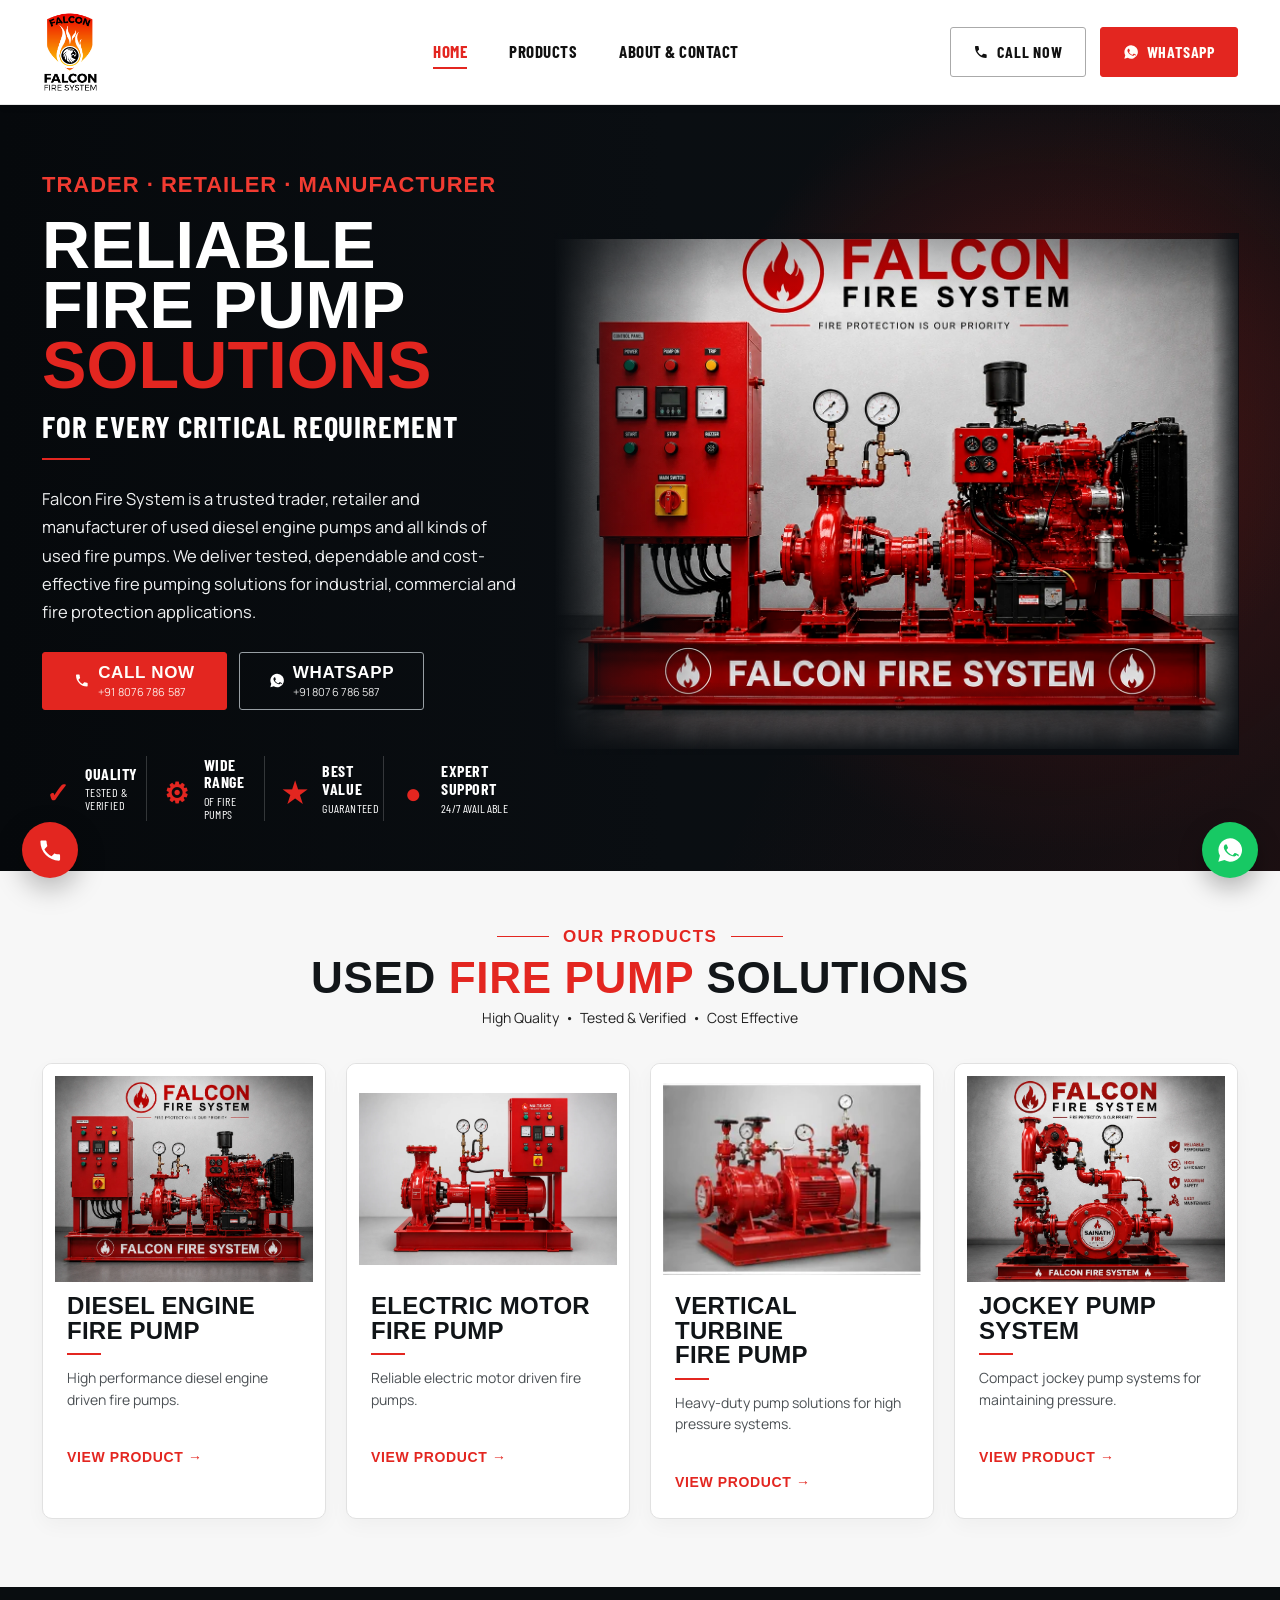
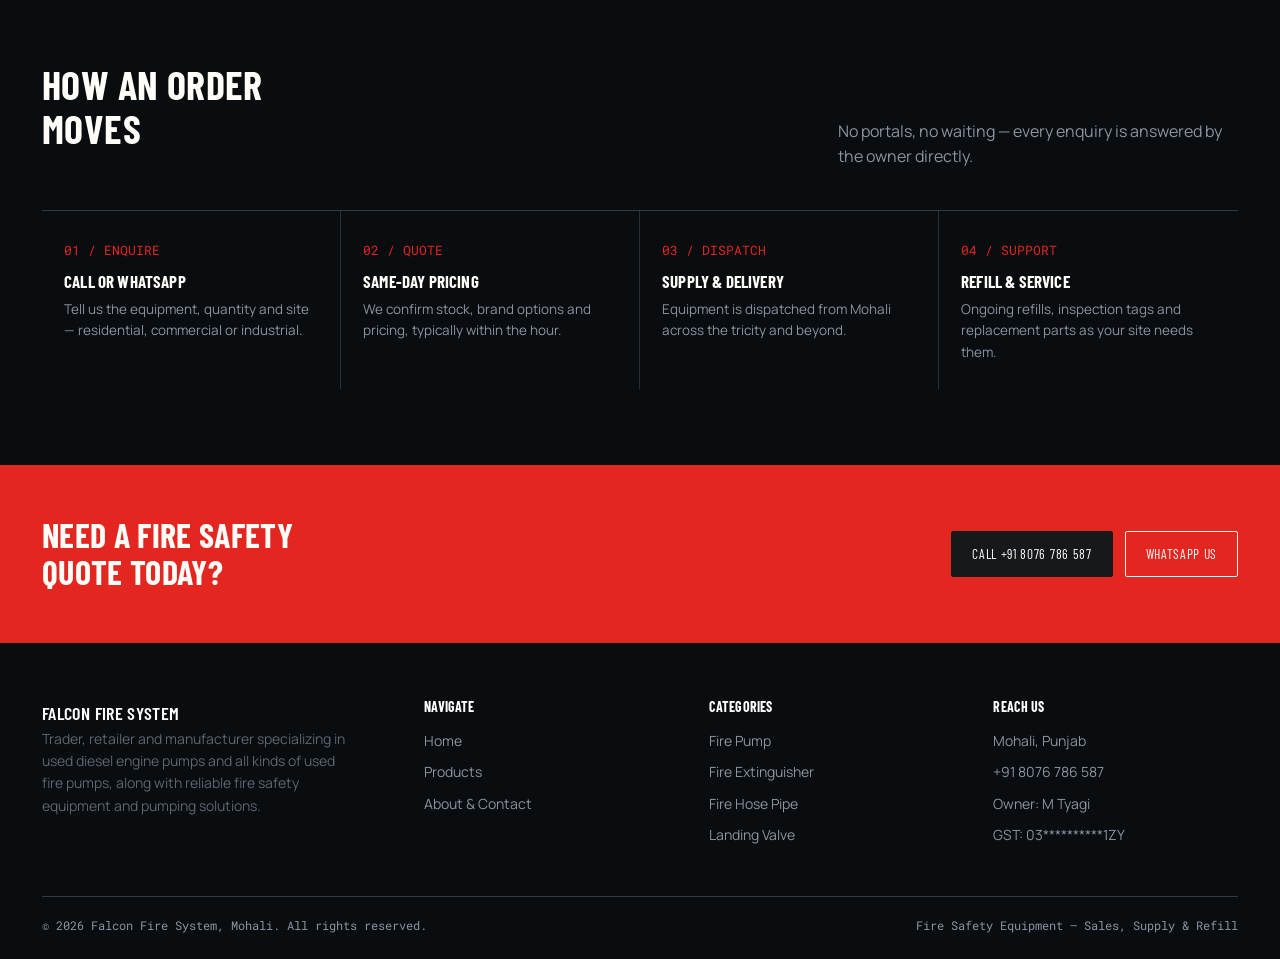
==== commit c62906c1: "Update project" ====
--- a/index.html
+++ b/index.html
@@ -73,80 +73,56 @@
 </section>
 <div class="hazard thin"></div>
 
-<!-- CATEGORIES -->
-<section>
+<!-- OUR PRODUCTS -->
+<section class="home-products" id="our-products">
   <div class="wrap">
-    <div class="section-head reveal">
-      <h2>Every category, one call away</h2>
-      <p>From a single 1kg extinguisher to a full horizontal split-case pump, we stock and source across eight core categories.</p>
-    </div>
-    <div class="tag-grid">
-      <div class="tag-card reveal">
-        <span class="tag-card-num">CAT / 01</span>
-        <h3>Fire Pump</h3>
-        <p class="count">18 products · Lubi, Kirloskar</p>
-      </div>
-      <div class="tag-card reveal">
-        <span class="tag-card-num">CAT / 02</span>
-        <h3>Fire Extinguisher</h3>
-        <p class="count">14 products · ABC, CO2, Foam, Clean Agent</p>
-      </div>
-      <div class="tag-card reveal">
-        <span class="tag-card-num">CAT / 03</span>
-        <h3>Fire Hose Pipe</h3>
-        <p class="count">9 products · RRL &amp; Elastomeric</p>
-      </div>
-      <div class="tag-card reveal">
-        <span class="tag-card-num">CAT / 04</span>
-        <h3>Trolley Mounted Extinguisher</h3>
-        <p class="count">5 products · CO2, Foam, DCP</p>
-      </div>
-      <div class="tag-card reveal">
-        <span class="tag-card-num">CAT / 05</span>
-        <h3>Landing Valve</h3>
-        <p class="count">4 products · Single &amp; double outlet</p>
-      </div>
-      <div class="tag-card reveal">
-        <span class="tag-card-num">CAT / 06</span>
-        <h3>Fire Sprinkler</h3>
-        <p class="count">4 products · Upright, pendent, side wall</p>
-      </div>
-      <div class="tag-card reveal">
-        <span class="tag-card-num">CAT / 07</span>
-        <h3>Pipe Nozzle</h3>
-        <p class="count">3 products · Branch &amp; triple purpose</p>
-      </div>
-      <div class="tag-card reveal">
-        <span class="tag-card-num">CAT / 08</span>
-        <h3>Fire Hose Box</h3>
-        <p class="count">3 products · Wall &amp; cabinet mount</p>
-      </div>
-    </div>
-  </div>
-</section>
-
-<!-- FEATURED PRODUCTS -->
-<section class="bg-dim">
-  <div class="wrap">
-    <div class="section-head reveal">
-      <h2>Featured fire pump systems</h2>
-      <p>Complete electric, diesel and control-panel solutions from our latest Falcon Fire System product range.</p>
-    </div>
-    <div class="product-grid product-grid-premium">
-      <div class="product-card product-card-premium reveal">
-        <div class="product-image-wrap"><img src="assets/products/electric-end-suction-fire-pump-control-panel.webp" alt="Electric motor driven end suction fire pump set with control panel"><span class="product-code">FFS-EP-01</span></div>
-        <div class="product-body"><span class="product-cat">Electric Pump Set</span><h3>Electric Motor Driven End Suction Fire Pump Set with Control Panel</h3><p class="product-desc">Skid-mounted electric fire pump package with pump, motor, pressure gauges and dedicated control panel.</p><div class="spec-pills"><span>Electric Drive</span><span>End Suction</span><span>Skid Mounted</span><span>Control Panel</span></div><div class="product-price product-quote">Request Quote <span>Project based</span></div><div class="product-actions"><a href="tel:+918076786587" class="btn btn-outline">Call</a><a href="https://wa.me/918076786587?text=Hi%20Falcon%20Fire%20System%2C%20please%20send%20a%20quote%20for%20FFS-EP-01." target="_blank" rel="noopener" class="btn btn-fire">Get Quote</a></div></div>
-      </div>
-      <div class="product-card product-card-premium reveal">
-        <div class="product-image-wrap"><img src="assets/products/diesel-engine-fire-pump-control-panel.webp" alt="Diesel engine driven fire pump set with control panel"><span class="product-code">FFS-DP-01</span></div>
-        <div class="product-body"><span class="product-cat">Diesel Pump Set</span><h3>Diesel Engine Driven Fire Pump Set with Control Panel</h3><p class="product-desc">Diesel engine fire pump package with centrifugal pump, radiator cooling, pressure instrumentation and controller.</p><div class="spec-pills"><span>Diesel Drive</span><span>End Suction</span><span>Radiator Cooled</span><span>Controller</span></div><div class="product-price product-quote">Request Quote <span>Project based</span></div><div class="product-actions"><a href="tel:+918076786587" class="btn btn-outline">Call</a><a href="https://wa.me/918076786587?text=Hi%20Falcon%20Fire%20System%2C%20please%20send%20a%20quote%20for%20FFS-DP-01." target="_blank" rel="noopener" class="btn btn-fire">Get Quote</a></div></div>
-      </div>
-      <div class="product-card product-card-premium reveal">
-        <div class="product-image-wrap portrait-media"><img src="assets/products/automatic-fire-pump-control-panel.webp" alt="Automatic main fire pump control panel"><span class="product-code">FFS-CP-01</span></div>
-        <div class="product-body"><span class="product-cat">Control Panel</span><h3>Automatic Main Fire Pump Control Panel</h3><p class="product-desc">Fire pump control cabinet with metering, status indication, manual controls and automatic operation functions.</p><div class="spec-pills"><span>Automatic</span><span>Metering</span><span>Start / Stop</span><span>Status Indication</span></div><div class="product-price product-quote">Request Quote <span>Project based</span></div><div class="product-actions"><a href="tel:+918076786587" class="btn btn-outline">Call</a><a href="https://wa.me/918076786587?text=Hi%20Falcon%20Fire%20System%2C%20please%20send%20a%20quote%20for%20FFS-CP-01." target="_blank" rel="noopener" class="btn btn-fire">Get Quote</a></div></div>
-      </div>
-    </div>
-    <div style="text-align:center;margin-top:36px;"><a href="products.html" class="btn btn-outline">View All 14 Fire Pump Products</a></div>
+    <div class="home-products-head reveal">
+      <span>OUR PRODUCTS</span>
+      <h2>USED <em>FIRE PUMP</em> SOLUTIONS</h2>
+      <p>High Quality &nbsp;•&nbsp; Tested &amp; Verified &nbsp;•&nbsp; Cost Effective</p>
+    </div>
+
+    <div class="home-product-grid">
+      <article class="home-product-card reveal">
+        <div class="home-product-image"><img src="assets/products/diesel-engine-fire-pump-skid.webp" alt="Diesel Engine Fire Pump"></div>
+        <div class="home-product-content">
+          <h3>Diesel Engine<br>Fire Pump</h3>
+          <i></i>
+          <p>High performance diesel engine driven fire pumps.</p>
+          <a href="products.html" class="home-product-link">View Product →</a>
+        </div>
+      </article>
+
+      <article class="home-product-card reveal">
+        <div class="home-product-image"><img src="assets/products/electric-end-suction-fire-pump-control-panel.webp" alt="Electric Motor Fire Pump"></div>
+        <div class="home-product-content">
+          <h3>Electric Motor<br>Fire Pump</h3>
+          <i></i>
+          <p>Reliable electric motor driven fire pumps.</p>
+          <a href="products.html" class="home-product-link">View Product →</a>
+        </div>
+      </article>
+
+      <article class="home-product-card reveal">
+        <div class="home-product-image"><img src="assets/products/electric-fire-pump-dual-pressure-gauge.webp" alt="Vertical Turbine Fire Pump"></div>
+        <div class="home-product-content">
+          <h3>Vertical Turbine<br>Fire Pump</h3>
+          <i></i>
+          <p>Heavy-duty pump solutions for high pressure systems.</p>
+          <a href="products.html" class="home-product-link">View Product →</a>
+        </div>
+      </article>
+
+      <article class="home-product-card reveal">
+        <div class="home-product-image"><img src="assets/products/fire-pump-manifold-valve-assembly.webp" alt="Jockey Pump System"></div>
+        <div class="home-product-content">
+          <h3>Jockey Pump<br>System</h3>
+          <i></i>
+          <p>Compact jockey pump systems for maintaining pressure.</p>
+          <a href="products.html" class="home-product-link">View Product →</a>
+        </div>
+      </article>
+    </div>
   </div>
 </section>
 
--- a/style.css
+++ b/style.css
@@ -720,3 +720,135 @@
   .hero-pump-visual img{height:255px;}
   .hero-image-label{right:10px;bottom:14px;font-size:8.5px;}
 }
+
+/* =========================================================
+   FINAL HOME MATCH — reference layout / black-white-red theme
+   ========================================================= */
+:root{
+  --ref-red:#e32620;
+  --ref-red-dark:#bd1915;
+  --ref-black:#080b0e;
+  --ref-black-2:#11161b;
+  --ref-white:#ffffff;
+  --ref-soft:#f5f5f5;
+  --ref-text:#1b1f22;
+}
+
+body{background:#fff;color:var(--ref-text);font-family:'Manrope',sans-serif;}
+.hazard,.hazard.thin{display:none;}
+.wrap{max-width:1360px;padding-left:42px;padding-right:42px;}
+
+/* header */
+.site-header{background:#fff!important;border-bottom:1px solid #e8e8e8;box-shadow:0 2px 10px rgba(0,0,0,.035);}
+.header-inner{min-height:104px;padding-top:10px;padding-bottom:10px;}
+.brand{min-width:180px;}
+.brand-logo{height:82px!important;max-width:120px!important;width:auto!important;object-fit:contain;}
+.main-nav ul{gap:42px;}
+.main-nav a{font-family:'Barlow Condensed',sans-serif;font-size:17px;font-weight:700;letter-spacing:.03em;color:#111!important;}
+.main-nav a:hover,.main-nav a.active{color:var(--ref-red)!important;border-color:var(--ref-red)!important;}
+.header-cta{gap:14px;}
+.site-header .btn{min-height:50px;border-radius:3px;padding:10px 22px;font-size:16px;font-weight:700;}
+.site-header .btn-fire{background:var(--ref-red);border-color:var(--ref-red);}
+.site-header .btn-ghost{color:#111!important;border-color:#aaa!important;background:#fff;}
+
+/* hero */
+.hero-premium{min-height:620px;padding:54px 0 42px;background:linear-gradient(90deg,#06090c 0%,#0a0e12 52%,#0b0e11 100%)!important;}
+.hero-premium::before{content:"";position:absolute;inset:0;background:radial-gradient(circle at 82% 48%,rgba(227,38,32,.20),transparent 34%),linear-gradient(115deg,transparent 65%,rgba(227,38,32,.08));pointer-events:none;}
+.hero-premium-grid{grid-template-columns:minmax(0,.82fr) minmax(520px,1.18fr);gap:38px;align-items:center;}
+.hero-premium-copy{padding:8px 0;z-index:4;}
+.hero-kicker{font-family:'Barlow Condensed',sans-serif!important;font-size:22px;font-weight:800;letter-spacing:.045em;color:#f13b31!important;margin-bottom:14px;}
+.hero-premium h1{font-family:'Barlow Condensed',sans-serif!important;font-weight:800;font-size:clamp(58px,5.2vw,82px)!important;line-height:.9!important;letter-spacing:.002em!important;max-width:700px!important;margin-bottom:14px!important;}
+.hero-premium h1 em{color:var(--ref-red)!important;display:block;}
+.hero-premium h2{font-family:'Barlow Condensed',sans-serif!important;font-weight:700;font-size:31px!important;letter-spacing:.03em!important;margin-bottom:25px!important;}
+.hero-premium h2::after{width:48px;height:2px;background:var(--ref-red);margin-top:17px;}
+.hero-premium .hero-lede{font-family:'Manrope',sans-serif;font-size:16.5px;line-height:1.72;color:#f0f1f2;max-width:610px;margin-bottom:25px;}
+.hero-premium-actions .btn{min-height:58px;border-radius:3px;padding:10px 24px;}
+.hero-premium-actions .btn b{font-size:17px;}
+.hero-premium-actions .btn small{font-size:11px;}
+.hero-premium-actions .hero-call-btn{background:var(--ref-red);border-color:var(--ref-red);}
+.hero-premium-actions .hero-whatsapp-btn{background:transparent;border-color:#989fa4!important;color:#fff;}
+.hero-benefits{max-width:720px;border-top:0;padding-top:16px;}
+.hero-benefits>div{border-right:1px solid rgba(255,255,255,.18);gap:12px;}
+.hero-benefit-icon{border:0!important;border-radius:0!important;color:var(--ref-red)!important;font-size:28px;width:38px;height:38px;}
+.hero-benefits b{font-size:16px!important;font-weight:700;}
+.hero-benefits small{font-family:'Barlow Condensed',sans-serif;font-size:12px!important;color:#fff;}
+
+.hero-pump-visual{min-height:520px;overflow:visible;justify-content:flex-end;}
+.hero-pump-glow{width:95%;height:72%;background:radial-gradient(circle,rgba(227,38,32,.25),transparent 69%);}
+.hero-pump-visual img{width:100%;max-width:780px;height:510px;object-fit:cover;object-position:center 66%;border:0;border-radius:0;box-shadow:none;filter:contrast(1.08) saturate(1.07);}
+.hero-pump-visual::after{inset:-1px;background:linear-gradient(90deg,#090d11 0%,rgba(9,13,17,.5) 8%,transparent 23%,transparent 96%,rgba(9,13,17,.8) 100%),linear-gradient(0deg,#090d11 0%,transparent 14%,transparent 88%,rgba(9,13,17,.32) 100%);}
+.hero-image-label{display:none;}
+
+/* Products immediately below hero */
+.home-products{background:#f7f7f7;padding:48px 0 68px;}
+.home-products-head{text-align:center;margin-bottom:34px;}
+.home-products-head>span{display:inline-flex;align-items:center;gap:14px;font-family:'Barlow Condensed',sans-serif;font-size:17px;font-weight:800;letter-spacing:.08em;color:var(--ref-red);}
+.home-products-head>span::before,.home-products-head>span::after{content:"";width:52px;height:1px;background:var(--ref-red);}
+.home-products-head h2{font-family:'Barlow Condensed',sans-serif;font-size:44px;font-weight:800;letter-spacing:.015em;margin:4px 0 0;color:#121619;}
+.home-products-head h2 em{font-style:normal;color:var(--ref-red);}
+.home-products-head p{font-size:14px;color:#222;margin:5px 0 0;}
+.home-product-grid{display:grid;grid-template-columns:repeat(4,minmax(0,1fr));gap:20px;}
+.home-product-card{background:#fff;border:1px solid #e1e1e1;border-radius:10px;overflow:hidden;box-shadow:0 7px 20px rgba(0,0,0,.035);transition:transform .2s ease,box-shadow .2s ease;}
+.home-product-card:hover{transform:translateY(-5px);box-shadow:0 18px 38px rgba(0,0,0,.10);}
+.home-product-image{height:218px;padding:12px 12px 0;display:flex;align-items:center;justify-content:center;background:#fff;overflow:hidden;}
+.home-product-image img{width:100%;height:100%;object-fit:contain;transition:transform .25s ease;}
+.home-product-card:hover .home-product-image img{transform:scale(1.035);}
+.home-product-content{padding:4px 24px 24px;}
+.home-product-content h3{font-family:'Barlow Condensed',sans-serif;font-size:24px;font-weight:800;line-height:1.02;letter-spacing:.01em;margin:8px 0 10px;color:#101417;}
+.home-product-content i{display:block;width:34px;height:2px;background:var(--ref-red);margin-bottom:12px;}
+.home-product-content p{font-size:14px;line-height:1.55;color:#4c5155;min-height:65px;margin-bottom:12px;}
+.home-product-link{font-family:'Barlow Condensed',sans-serif;font-size:14px;font-weight:800;letter-spacing:.045em;text-transform:uppercase;color:var(--ref-red);}
+
+/* keep remainder of page in same palette */
+.bg-ink,.site-footer{background:#090d10!important;}
+.bg-ink{color:#fff;}
+.process-num{color:var(--ref-red)!important;}
+.process-item{border-color:#292f34!important;}
+.cta-band{background:var(--ref-red)!important;}
+.btn-fire{background:var(--ref-red);border-color:var(--ref-red);}
+.btn-fire:hover{background:var(--ref-red-dark);border-color:var(--ref-red-dark);}
+.site-footer{border-top:0;}
+.site-footer h4{color:#fff;}
+.site-footer a:hover{color:var(--ref-red);}
+.whatsapp-float{background:#17c964!important;}
+.phone-float{background:var(--ref-red)!important;}
+
+@media(max-width:1100px){
+  .wrap{padding-left:28px;padding-right:28px;}
+  .header-inner{min-height:88px;}
+  .brand-logo{height:70px!important;max-width:100px!important;}
+  .hero-premium-grid{grid-template-columns:1fr 1fr;gap:20px;}
+  .hero-premium h1{font-size:58px!important;}
+  .hero-pump-visual img{height:440px;}
+  .home-product-grid{grid-template-columns:repeat(2,1fr);}
+}
+@media(max-width:760px){
+  .wrap{padding-left:18px;padding-right:18px;}
+  .header-inner{min-height:72px;}
+  .brand-logo{height:58px!important;max-width:86px!important;}
+  .main-nav{background:#fff!important;}
+  .hero-premium{padding:42px 0 34px;}
+  .hero-premium-grid{grid-template-columns:1fr;}
+  .hero-premium h1{font-size:49px!important;}
+  .hero-premium h2{font-size:25px!important;}
+  .hero-pump-visual{min-height:300px;margin-top:4px;}
+  .hero-pump-visual img{height:310px;max-width:100%;}
+  .home-products{padding:42px 0 54px;}
+  .home-products-head h2{font-size:36px;}
+  .home-product-grid{grid-template-columns:1fr 1fr;gap:14px;}
+  .home-product-image{height:170px;}
+  .home-product-content{padding:4px 16px 18px;}
+  .home-product-content h3{font-size:21px;}
+}
+@media(max-width:520px){
+  .brand-logo{height:52px!important;max-width:78px!important;}
+  .hero-premium h1{font-size:44px!important;}
+  .hero-kicker{font-size:18px;}
+  .hero-premium .hero-lede{font-size:14.5px;}
+  .hero-benefits{grid-template-columns:1fr 1fr;}
+  .hero-pump-visual{min-height:245px;}
+  .hero-pump-visual img{height:255px;}
+  .home-product-grid{grid-template-columns:1fr;}
+  .home-product-image{height:225px;}
+  .home-products-head>span::before,.home-products-head>span::after{width:32px;}
+}
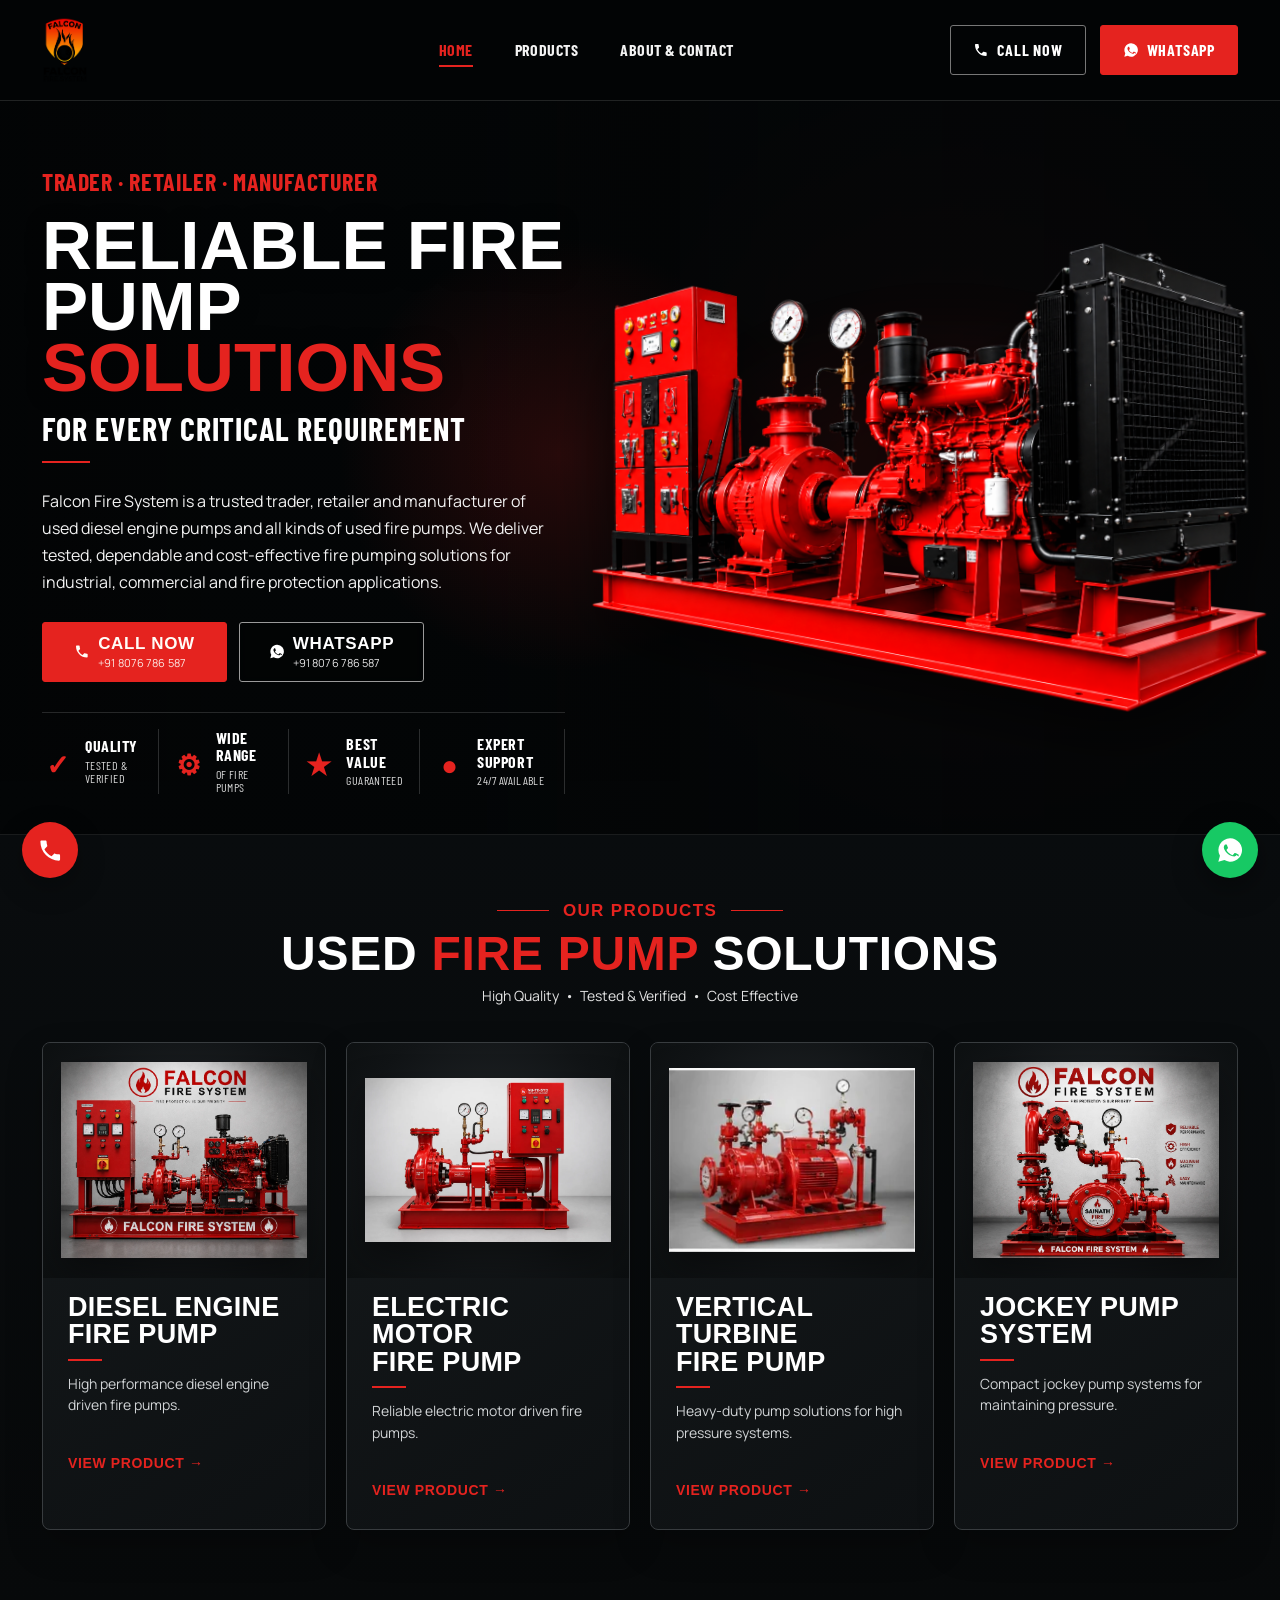
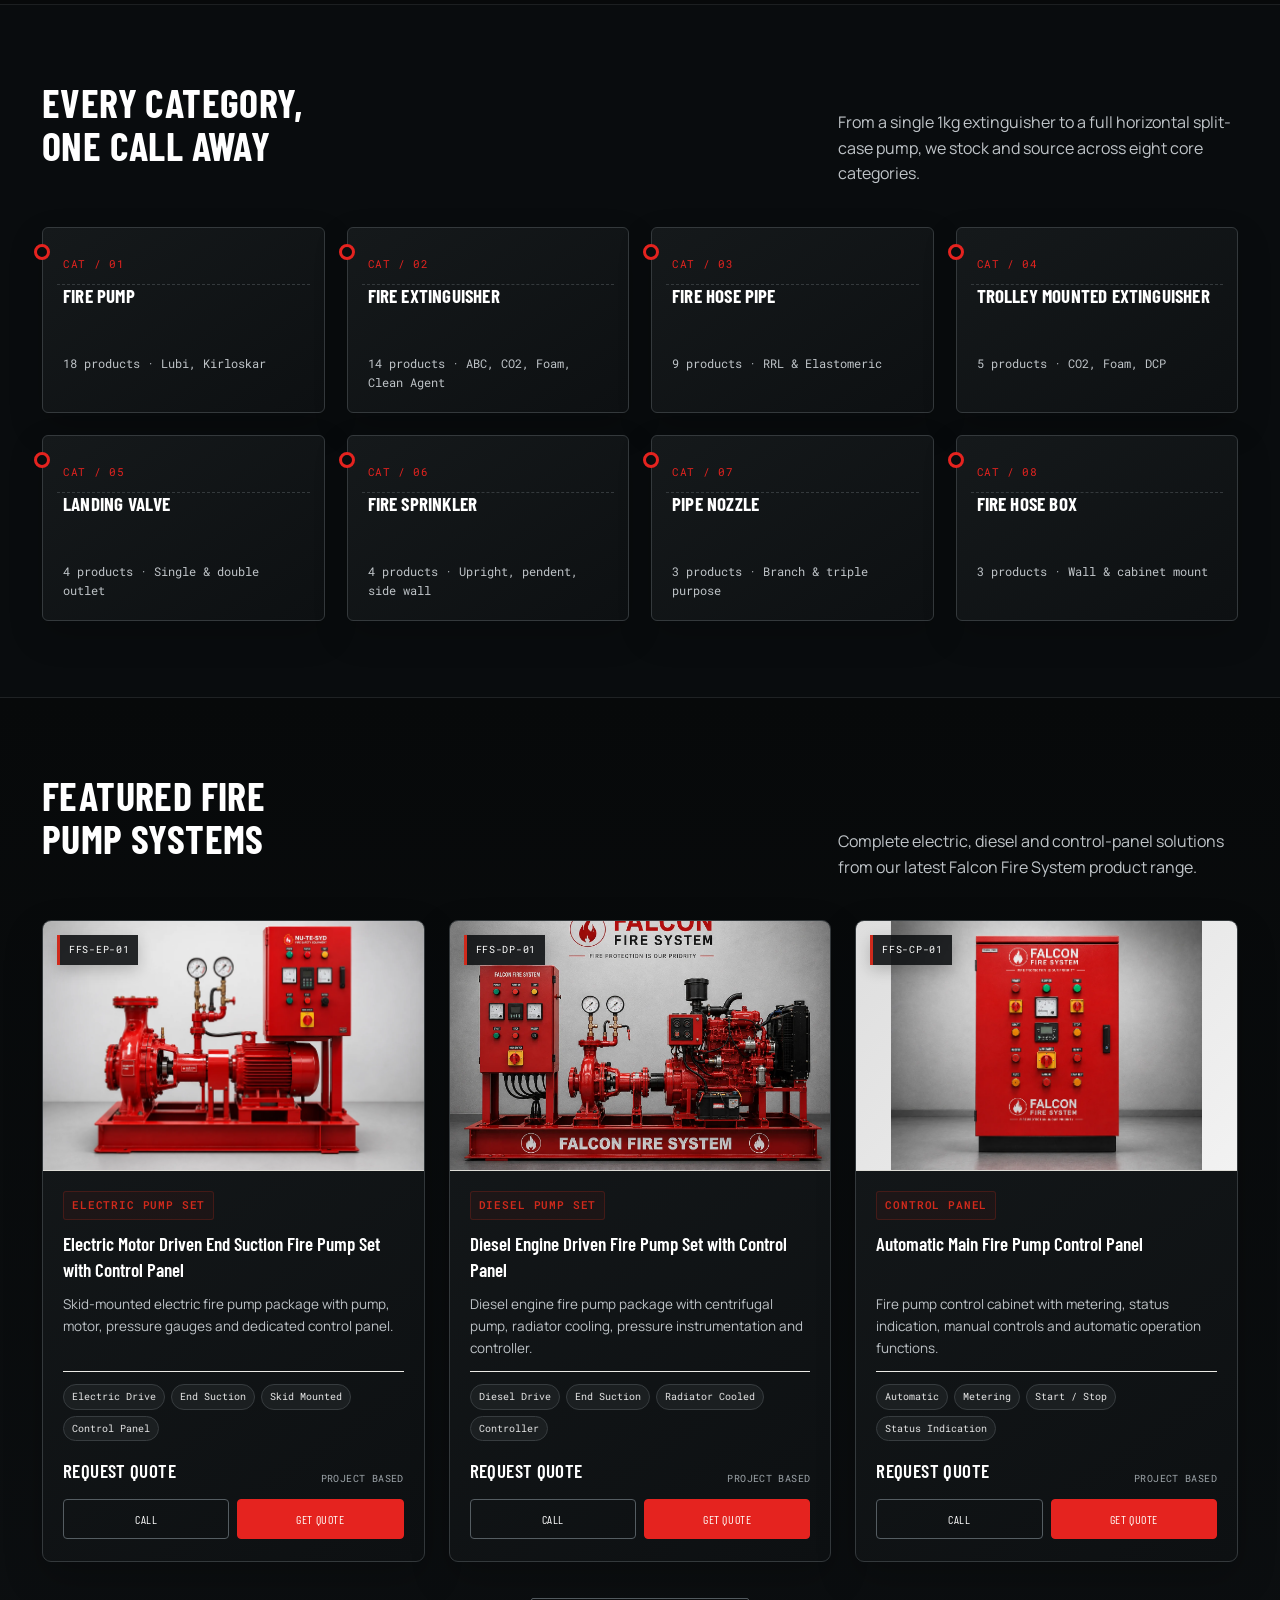
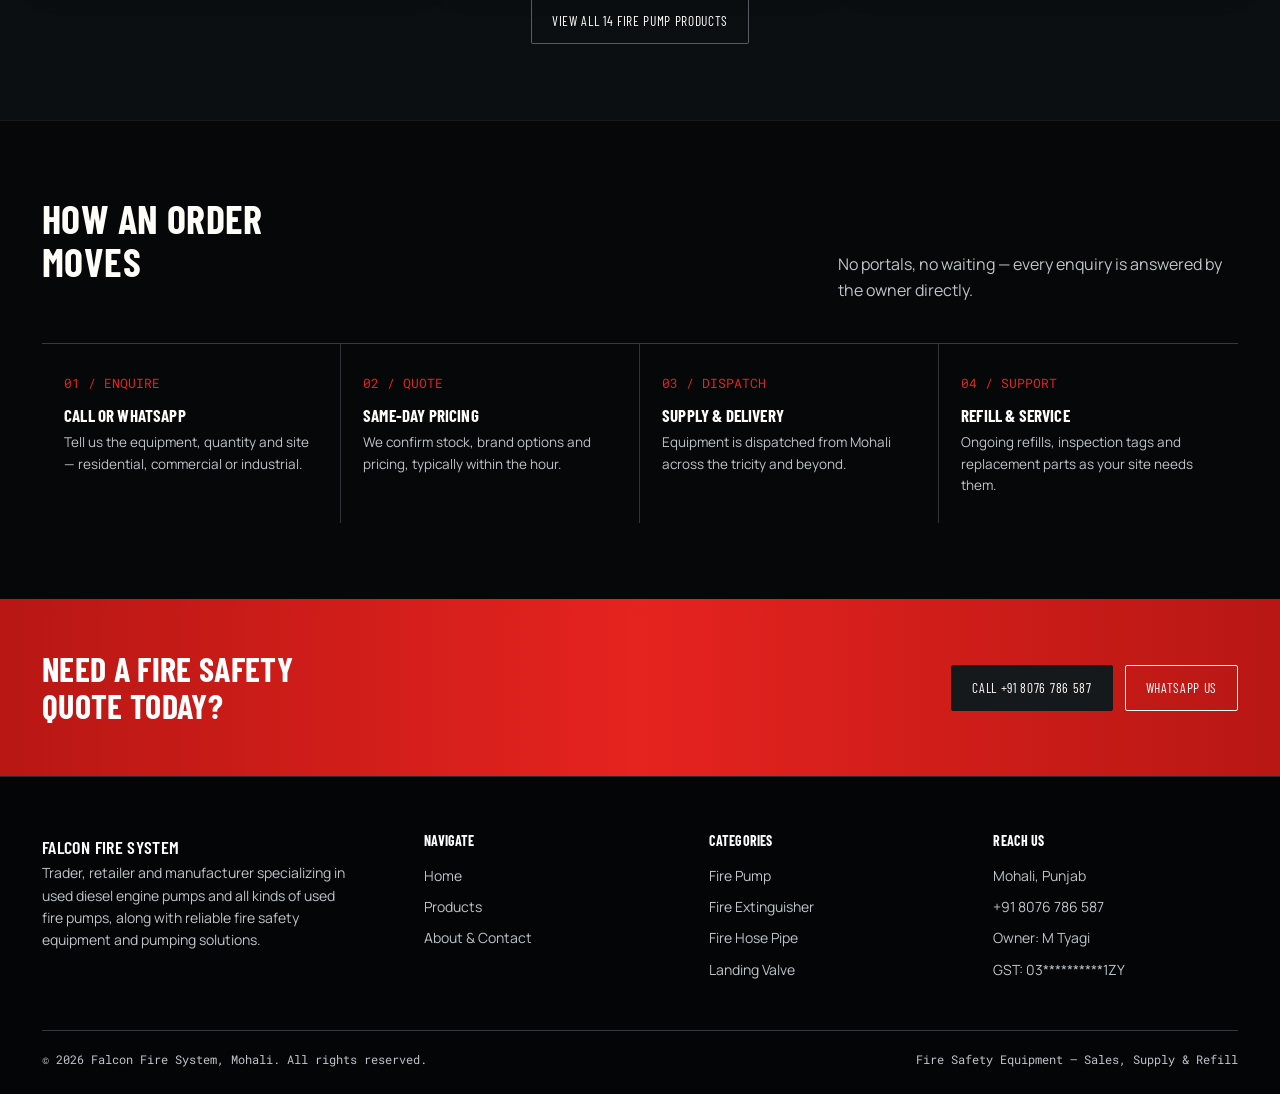
==== commit 7998633a: "Update project" ====
--- a/index.html
+++ b/index.html
@@ -66,7 +66,7 @@
 
     <div class="hero-pump-visual reveal in">
       <div class="hero-pump-glow"></div>
-      <img src="assets/products/diesel-engine-fire-pump-skid.webp" alt="Falcon diesel engine fire pump system">
+      <img src="assets/hero-fire-pump-transparent.png" alt="Falcon diesel engine fire pump system">
       <span class="hero-image-label">Used Diesel Engine Fire Pump</span>
     </div>
   </div>
@@ -123,6 +123,83 @@
         </div>
       </article>
     </div>
+  </div>
+</section>
+
+<!-- CATEGORIES -->
+<section>
+  <div class="wrap">
+    <div class="section-head reveal">
+      <h2>Every category, one call away</h2>
+      <p>From a single 1kg extinguisher to a full horizontal split-case pump, we stock and source across eight core categories.</p>
+    </div>
+    <div class="tag-grid">
+      <div class="tag-card reveal">
+        <span class="tag-card-num">CAT / 01</span>
+        <h3>Fire Pump</h3>
+        <p class="count">18 products · Lubi, Kirloskar</p>
+      </div>
+      <div class="tag-card reveal">
+        <span class="tag-card-num">CAT / 02</span>
+        <h3>Fire Extinguisher</h3>
+        <p class="count">14 products · ABC, CO2, Foam, Clean Agent</p>
+      </div>
+      <div class="tag-card reveal">
+        <span class="tag-card-num">CAT / 03</span>
+        <h3>Fire Hose Pipe</h3>
+        <p class="count">9 products · RRL &amp; Elastomeric</p>
+      </div>
+      <div class="tag-card reveal">
+        <span class="tag-card-num">CAT / 04</span>
+        <h3>Trolley Mounted Extinguisher</h3>
+        <p class="count">5 products · CO2, Foam, DCP</p>
+      </div>
+      <div class="tag-card reveal">
+        <span class="tag-card-num">CAT / 05</span>
+        <h3>Landing Valve</h3>
+        <p class="count">4 products · Single &amp; double outlet</p>
+      </div>
+      <div class="tag-card reveal">
+        <span class="tag-card-num">CAT / 06</span>
+        <h3>Fire Sprinkler</h3>
+        <p class="count">4 products · Upright, pendent, side wall</p>
+      </div>
+      <div class="tag-card reveal">
+        <span class="tag-card-num">CAT / 07</span>
+        <h3>Pipe Nozzle</h3>
+        <p class="count">3 products · Branch &amp; triple purpose</p>
+      </div>
+      <div class="tag-card reveal">
+        <span class="tag-card-num">CAT / 08</span>
+        <h3>Fire Hose Box</h3>
+        <p class="count">3 products · Wall &amp; cabinet mount</p>
+      </div>
+    </div>
+  </div>
+</section>
+
+<!-- FEATURED PRODUCTS -->
+<section class="bg-dim">
+  <div class="wrap">
+    <div class="section-head reveal">
+      <h2>Featured fire pump systems</h2>
+      <p>Complete electric, diesel and control-panel solutions from our latest Falcon Fire System product range.</p>
+    </div>
+    <div class="product-grid product-grid-premium">
+      <div class="product-card product-card-premium reveal">
+        <div class="product-image-wrap"><img src="assets/products/electric-end-suction-fire-pump-control-panel.webp" alt="Electric motor driven end suction fire pump set with control panel"><span class="product-code">FFS-EP-01</span></div>
+        <div class="product-body"><span class="product-cat">Electric Pump Set</span><h3>Electric Motor Driven End Suction Fire Pump Set with Control Panel</h3><p class="product-desc">Skid-mounted electric fire pump package with pump, motor, pressure gauges and dedicated control panel.</p><div class="spec-pills"><span>Electric Drive</span><span>End Suction</span><span>Skid Mounted</span><span>Control Panel</span></div><div class="product-price product-quote">Request Quote <span>Project based</span></div><div class="product-actions"><a href="tel:+918076786587" class="btn btn-outline">Call</a><a href="https://wa.me/918076786587?text=Hi%20Falcon%20Fire%20System%2C%20please%20send%20a%20quote%20for%20FFS-EP-01." target="_blank" rel="noopener" class="btn btn-fire">Get Quote</a></div></div>
+      </div>
+      <div class="product-card product-card-premium reveal">
+        <div class="product-image-wrap"><img src="assets/products/diesel-engine-fire-pump-control-panel.webp" alt="Diesel engine driven fire pump set with control panel"><span class="product-code">FFS-DP-01</span></div>
+        <div class="product-body"><span class="product-cat">Diesel Pump Set</span><h3>Diesel Engine Driven Fire Pump Set with Control Panel</h3><p class="product-desc">Diesel engine fire pump package with centrifugal pump, radiator cooling, pressure instrumentation and controller.</p><div class="spec-pills"><span>Diesel Drive</span><span>End Suction</span><span>Radiator Cooled</span><span>Controller</span></div><div class="product-price product-quote">Request Quote <span>Project based</span></div><div class="product-actions"><a href="tel:+918076786587" class="btn btn-outline">Call</a><a href="https://wa.me/918076786587?text=Hi%20Falcon%20Fire%20System%2C%20please%20send%20a%20quote%20for%20FFS-DP-01." target="_blank" rel="noopener" class="btn btn-fire">Get Quote</a></div></div>
+      </div>
+      <div class="product-card product-card-premium reveal">
+        <div class="product-image-wrap portrait-media"><img src="assets/products/automatic-fire-pump-control-panel.webp" alt="Automatic main fire pump control panel"><span class="product-code">FFS-CP-01</span></div>
+        <div class="product-body"><span class="product-cat">Control Panel</span><h3>Automatic Main Fire Pump Control Panel</h3><p class="product-desc">Fire pump control cabinet with metering, status indication, manual controls and automatic operation functions.</p><div class="spec-pills"><span>Automatic</span><span>Metering</span><span>Start / Stop</span><span>Status Indication</span></div><div class="product-price product-quote">Request Quote <span>Project based</span></div><div class="product-actions"><a href="tel:+918076786587" class="btn btn-outline">Call</a><a href="https://wa.me/918076786587?text=Hi%20Falcon%20Fire%20System%2C%20please%20send%20a%20quote%20for%20FFS-CP-01." target="_blank" rel="noopener" class="btn btn-fire">Get Quote</a></div></div>
+      </div>
+    </div>
+    <div style="text-align:center;margin-top:36px;"><a href="products.html" class="btn btn-outline">View All 14 Fire Pump Products</a></div>
   </div>
 </section>
 
--- a/style.css
+++ b/style.css
@@ -852,3 +852,238 @@
   .home-product-image{height:225px;}
   .home-products-head>span::before,.home-products-head>span::after{width:32px;}
 }
+
+/* ==========================================================
+   FINAL REFERENCE MATCH — BLACK / RED / WHITE LANDING THEME
+   ========================================================== */
+:root{
+  --ref-red:#e5231f;
+  --ref-black:#050708;
+  --ref-panel:#0d1012;
+  --ref-card:#121517;
+  --ref-white:#ffffff;
+  --ref-muted:#b8bdc2;
+}
+body{background:var(--ref-black)!important;color:var(--ref-white)!important;}
+.hazard,.hazard.thin{display:none!important;}
+.wrap{max-width:1380px;}
+
+/* header */
+.site-header{background:rgba(3,5,6,.97)!important;border-bottom:1px solid rgba(255,255,255,.12)!important;box-shadow:none!important;}
+.header-inner{min-height:100px;padding-top:12px;padding-bottom:12px;}
+.brand-logo{height:66px!important;max-width:110px!important;width:auto!important;}
+.main-nav a{color:#f3f3f3!important;font-size:16px;font-weight:700;}
+.main-nav a:hover,.main-nav a.active{color:var(--ref-red)!important;border-color:var(--ref-red)!important;}
+.site-header .btn-ghost{color:#fff!important;border-color:#777!important;background:transparent!important;}
+.site-header .btn-fire{background:var(--ref-red)!important;border-color:var(--ref-red)!important;color:#fff!important;}
+
+/* hero — same left/right balance as supplied reference */
+.hero-premium{
+  min-height:650px!important;
+  padding:54px 0 32px!important;
+  background:#050708!important;
+  isolation:isolate;
+  overflow:hidden!important;
+}
+.hero-premium::before{
+  content:"";position:absolute;inset:0;z-index:-3;
+  background:
+    linear-gradient(90deg,rgba(3,5,6,.99) 0%,rgba(3,5,6,.94) 35%,rgba(3,5,6,.68) 61%,rgba(3,5,6,.76) 100%),
+    url('assets/products/diesel-engine-fire-pump-skid.webp') 90% 48%/58% auto no-repeat;
+  filter:saturate(.55) brightness(.46) contrast(1.12);
+  opacity:.72;
+}
+.hero-premium::after{
+  content:"";position:absolute;inset:0;z-index:-2;pointer-events:none;
+  background:radial-gradient(circle at 76% 52%,rgba(229,35,31,.18),transparent 31%),linear-gradient(90deg,rgba(0,0,0,.15),transparent 55%,rgba(0,0,0,.25));
+}
+.hero-premium-grid{grid-template-columns:minmax(0,.9fr) minmax(540px,1.1fr)!important;gap:34px!important;align-items:center!important;}
+.hero-premium-copy{z-index:5!important;}
+.hero-kicker{font-family:'Barlow Condensed',sans-serif!important;color:var(--ref-red)!important;font-size:24px!important;font-weight:700!important;letter-spacing:.025em!important;text-transform:uppercase;}
+.hero-premium h1{font-family:'Barlow Condensed',sans-serif!important;font-size:clamp(62px,5.4vw,88px)!important;font-weight:800!important;line-height:.88!important;letter-spacing:0!important;color:#fff!important;text-shadow:0 3px 20px rgba(0,0,0,.35);}
+.hero-premium h1 em{color:var(--ref-red)!important;}
+.hero-premium h2{font-family:'Barlow Condensed',sans-serif!important;font-size:32px!important;font-weight:700!important;color:#fff!important;}
+.hero-premium .hero-lede{font-family:'Manrope',sans-serif!important;color:#f2f2f2!important;font-size:16px!important;line-height:1.7!important;max-width:590px!important;}
+.hero-premium-actions .btn{min-height:60px!important;}
+.hero-premium-actions .hero-call-btn{background:var(--ref-red)!important;border-color:var(--ref-red)!important;}
+.hero-premium-actions .hero-whatsapp-btn{color:#fff!important;border-color:#9a9a9a!important;background:rgba(0,0,0,.18)!important;backdrop-filter:blur(4px);}
+.hero-benefits{border-top:1px solid rgba(255,255,255,.14)!important;}
+.hero-benefits>div{border-right:1px solid rgba(255,255,255,.16)!important;}
+.hero-benefits b{color:#fff!important;}
+.hero-benefits small{color:#d7d7d7!important;}
+.hero-benefit-icon{color:var(--ref-red)!important;}
+
+/* Right pump: large, slightly tilted/perspective, fades into transparent black */
+.hero-pump-visual{min-height:520px!important;overflow:visible!important;justify-content:flex-end!important;perspective:1200px;z-index:3;}
+.hero-pump-glow{width:92%!important;height:72%!important;background:radial-gradient(circle,rgba(229,35,31,.24),transparent 68%)!important;}
+.hero-pump-visual img{
+  width:108%!important;max-width:850px!important;height:510px!important;
+  object-fit:cover!important;object-position:center 65%!important;
+  transform:perspective(1200px) rotateY(-5deg) rotateZ(-1.15deg) translateX(12px)!important;
+  transform-origin:center center;
+  filter:contrast(1.12) saturate(1.12) drop-shadow(0 28px 30px rgba(0,0,0,.55))!important;
+  border:0!important;border-radius:0!important;box-shadow:none!important;
+  clip-path:polygon(2% 3%,100% 0,100% 100%,0 97%);
+}
+.hero-pump-visual::after{
+  content:""!important;position:absolute!important;inset:-10px -20px!important;z-index:3!important;pointer-events:none!important;
+  background:linear-gradient(90deg,#050708 0%,rgba(5,7,8,.82) 5%,transparent 20%,transparent 92%,rgba(5,7,8,.6) 100%),linear-gradient(0deg,#050708 0%,transparent 14%,transparent 90%,rgba(5,7,8,.4) 100%)!important;
+}
+.hero-image-label{display:none!important;}
+
+/* products — dark cards like reference */
+.home-products{background:linear-gradient(180deg,#090c0e 0%,#07090a 100%)!important;padding:58px 0 74px!important;border-top:1px solid rgba(255,255,255,.08);}
+.home-products-head>span{color:var(--ref-red)!important;}
+.home-products-head>span::before,.home-products-head>span::after{background:var(--ref-red)!important;}
+.home-products-head h2{color:#fff!important;font-size:48px!important;}
+.home-products-head h2 em{color:var(--ref-red)!important;}
+.home-products-head p{color:#e3e3e3!important;}
+.home-product-grid{gap:20px!important;}
+.home-product-card{background:linear-gradient(145deg,#15191b,#0d1012)!important;border:1px solid #383c3f!important;border-radius:8px!important;box-shadow:0 16px 36px rgba(0,0,0,.22)!important;}
+.home-product-card:hover{border-color:rgba(229,35,31,.75)!important;box-shadow:0 20px 42px rgba(0,0,0,.42)!important;}
+.home-product-image{height:235px!important;background:radial-gradient(circle at 50% 45%,#24282b 0%,#111416 68%,#0c0f10 100%)!important;padding:18px!important;}
+.home-product-image img{filter:drop-shadow(0 16px 18px rgba(0,0,0,.45));}
+.home-product-content{padding:8px 25px 26px!important;}
+.home-product-content h3{color:#fff!important;font-size:27px!important;}
+.home-product-content i{background:var(--ref-red)!important;}
+.home-product-content p{color:#d0d3d5!important;}
+.home-product-link{color:var(--ref-red)!important;}
+
+/* rest of page follows same palette */
+.bg-ink{background:#050708!important;border-top:1px solid rgba(255,255,255,.08);}
+.bg-ink .section-head p,.bg-ink p{color:#bfc4c8!important;}
+.process-item{border-color:#303437!important;}
+.process-num{color:var(--ref-red)!important;}
+.cta-band{background:linear-gradient(90deg,#b81714,#e5231f,#b81714)!important;color:#fff!important;}
+.cta-band h2{color:#fff!important;}
+.site-footer{background:#030506!important;border-top:1px solid #282c2e!important;}
+.site-footer h4,.site-footer .brand-name{color:#fff!important;}
+.site-footer p,.site-footer li,.site-footer a,.footer-bottom{color:#bfc4c8!important;}
+.site-footer a:hover{color:var(--ref-red)!important;}
+.phone-float{background:var(--ref-red)!important;}
+.whatsapp-float{box-shadow:0 10px 30px rgba(0,0,0,.4)!important;}
+
+@media(max-width:1050px){
+  .hero-premium-grid{grid-template-columns:1fr 1fr!important;}
+  .hero-pump-visual img{height:430px!important;width:112%!important;}
+}
+@media(max-width:820px){
+  .header-inner{min-height:78px;}
+  .brand-logo{height:54px!important;max-width:90px!important;}
+  .hero-premium{padding:42px 0 32px!important;}
+  .hero-premium-grid{grid-template-columns:1fr!important;}
+  .hero-premium::before{background:linear-gradient(rgba(3,5,6,.90),rgba(3,5,6,.96)),url('assets/products/diesel-engine-fire-pump-skid.webp') center/cover no-repeat;}
+  .hero-pump-visual{min-height:320px!important;justify-content:center!important;}
+  .hero-pump-visual img{width:100%!important;height:320px!important;transform:perspective(1000px) rotateY(-3deg) rotateZ(-.7deg)!important;}
+  .home-product-grid{grid-template-columns:repeat(2,1fr)!important;}
+}
+@media(max-width:560px){
+  .brand-logo{height:48px!important;max-width:78px!important;}
+  .hero-kicker{font-size:19px!important;}
+  .hero-premium h1{font-size:47px!important;}
+  .hero-premium h2{font-size:24px!important;}
+  .hero-pump-visual{min-height:250px!important;}
+  .hero-pump-visual img{height:250px!important;}
+  .home-products-head h2{font-size:37px!important;}
+  .home-product-grid{grid-template-columns:1fr!important;}
+  .home-product-image{height:230px!important;}
+}
+
+
+/* =========================================================
+   FINAL USER REQUEST — EXACT TRANSPARENT HERO PUMP + RECOVERED SECTIONS
+   ========================================================= */
+.hero-premium::before{
+  background:
+    linear-gradient(90deg,rgba(3,5,6,.995) 0%,rgba(3,5,6,.97) 34%,rgba(3,5,6,.78) 60%,rgba(3,5,6,.88) 100%),
+    radial-gradient(circle at 78% 48%,rgba(229,35,31,.16),transparent 38%)!important;
+  filter:none!important;
+  opacity:1!important;
+}
+.hero-premium::after{
+  background:
+    linear-gradient(90deg,rgba(0,0,0,.18),transparent 55%,rgba(0,0,0,.20)),
+    radial-gradient(circle at 82% 52%,rgba(229,35,31,.18),transparent 33%)!important;
+}
+.hero-pump-visual{
+  min-height:520px!important;
+  display:flex!important;
+  align-items:center!important;
+  justify-content:flex-end!important;
+  overflow:visible!important;
+  perspective:1400px!important;
+}
+.hero-pump-visual img{
+  width:112%!important;
+  max-width:890px!important;
+  height:auto!important;
+  max-height:540px!important;
+  object-fit:contain!important;
+  object-position:center!important;
+  transform:perspective(1400px) rotateY(-5.5deg) rotateZ(-1deg) translate3d(22px,5px,0)!important;
+  transform-origin:54% 60%!important;
+  clip-path:none!important;
+  background:transparent!important;
+  filter:saturate(1.08) contrast(1.07) drop-shadow(0 30px 34px rgba(0,0,0,.62))!important;
+}
+.hero-pump-visual::after{display:none!important;}
+.hero-pump-glow{
+  width:92%!important;height:70%!important;
+  background:radial-gradient(ellipse at center,rgba(229,35,31,.18) 0%,rgba(229,35,31,.06) 40%,transparent 72%)!important;
+  filter:blur(18px)!important;
+}
+
+/* recovered category section */
+.home-products + section:not(.bg-dim):not(.bg-ink){
+  background:#090c0e!important;
+  color:#fff!important;
+  border-top:1px solid rgba(255,255,255,.08)!important;
+}
+.home-products + section .section-head h2{color:#fff!important;}
+.home-products + section .section-head p{color:#bfc4c8!important;}
+.home-products + section .tag-card{
+  background:linear-gradient(145deg,#15191b,#0d1012)!important;
+  border:1px solid #34393c!important;
+  box-shadow:0 14px 34px rgba(0,0,0,.18)!important;
+}
+.home-products + section .tag-card::before{background:#090c0e!important;border-color:#e5231f!important;}
+.home-products + section .tag-card::after{border-color:#34393c!important;}
+.home-products + section .tag-card h3{color:#fff!important;}
+.home-products + section .tag-card .count{color:#bfc4c8!important;}
+.home-products + section .tag-card-num{color:#e5231f!important;}
+.home-products + section .tag-card:hover{border-color:#e5231f!important;box-shadow:0 18px 42px rgba(0,0,0,.38)!important;}
+
+/* recovered featured product section */
+.bg-dim{
+  background:linear-gradient(180deg,#07090a,#0c0f11)!important;
+  color:#fff!important;
+  border-top:1px solid rgba(255,255,255,.08)!important;
+}
+.bg-dim .section-head h2{color:#fff!important;}
+.bg-dim .section-head p{color:#bfc4c8!important;}
+.bg-dim .product-card-premium{
+  background:linear-gradient(145deg,#15191b,#0d1012)!important;
+  border-color:#34393c!important;
+  box-shadow:0 16px 38px rgba(0,0,0,.22)!important;
+}
+.bg-dim .product-card-premium:hover{border-color:#e5231f!important;box-shadow:0 22px 46px rgba(0,0,0,.42)!important;}
+.bg-dim .product-card-premium h3{color:#fff!important;}
+.bg-dim .product-desc{color:#bdc2c6!important;}
+.bg-dim .spec-pills span{background:#1b1f21!important;border-color:#373c3f!important;color:#e7e7e7!important;}
+.bg-dim .product-quote{color:#fff!important;}
+.bg-dim .product-quote span{color:#9ea5aa!important;}
+.bg-dim .btn-outline{color:#fff!important;border-color:#555d62!important;background:transparent!important;}
+.bg-dim .btn-outline:hover{border-color:#e5231f!important;color:#fff!important;}
+
+@media(max-width:1050px){
+  .hero-pump-visual img{width:108%!important;max-width:720px!important;max-height:460px!important;transform:perspective(1100px) rotateY(-4deg) rotateZ(-.8deg) translateX(10px)!important;}
+}
+@media(max-width:820px){
+  .hero-premium::before{background:linear-gradient(180deg,#050708 0%,#07090a 100%)!important;}
+  .hero-pump-visual{min-height:320px!important;justify-content:center!important;}
+  .hero-pump-visual img{width:100%!important;max-width:680px!important;max-height:330px!important;transform:perspective(1000px) rotateY(-2.5deg) rotateZ(-.45deg)!important;}
+}
+@media(max-width:560px){
+  .hero-pump-visual{min-height:245px!important;}
+  .hero-pump-visual img{max-height:245px!important;transform:rotateZ(-.35deg)!important;}
+}
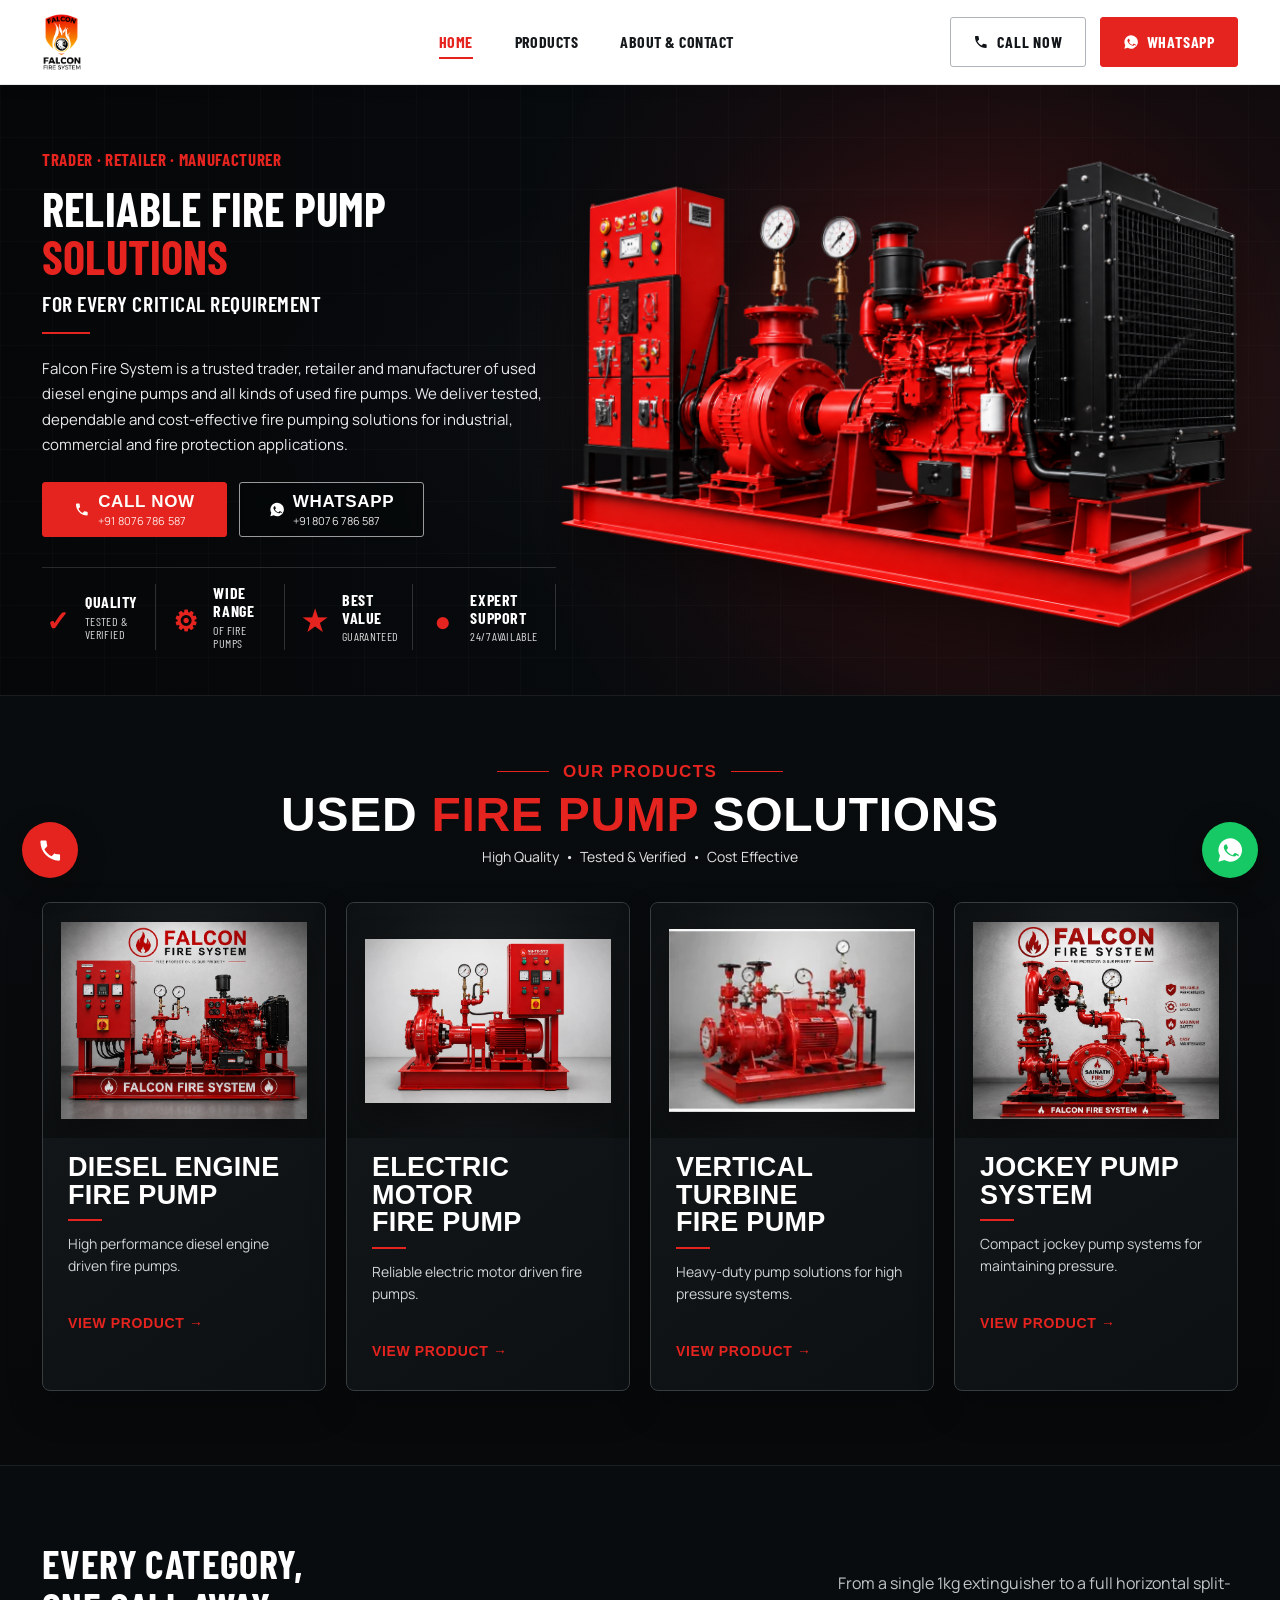
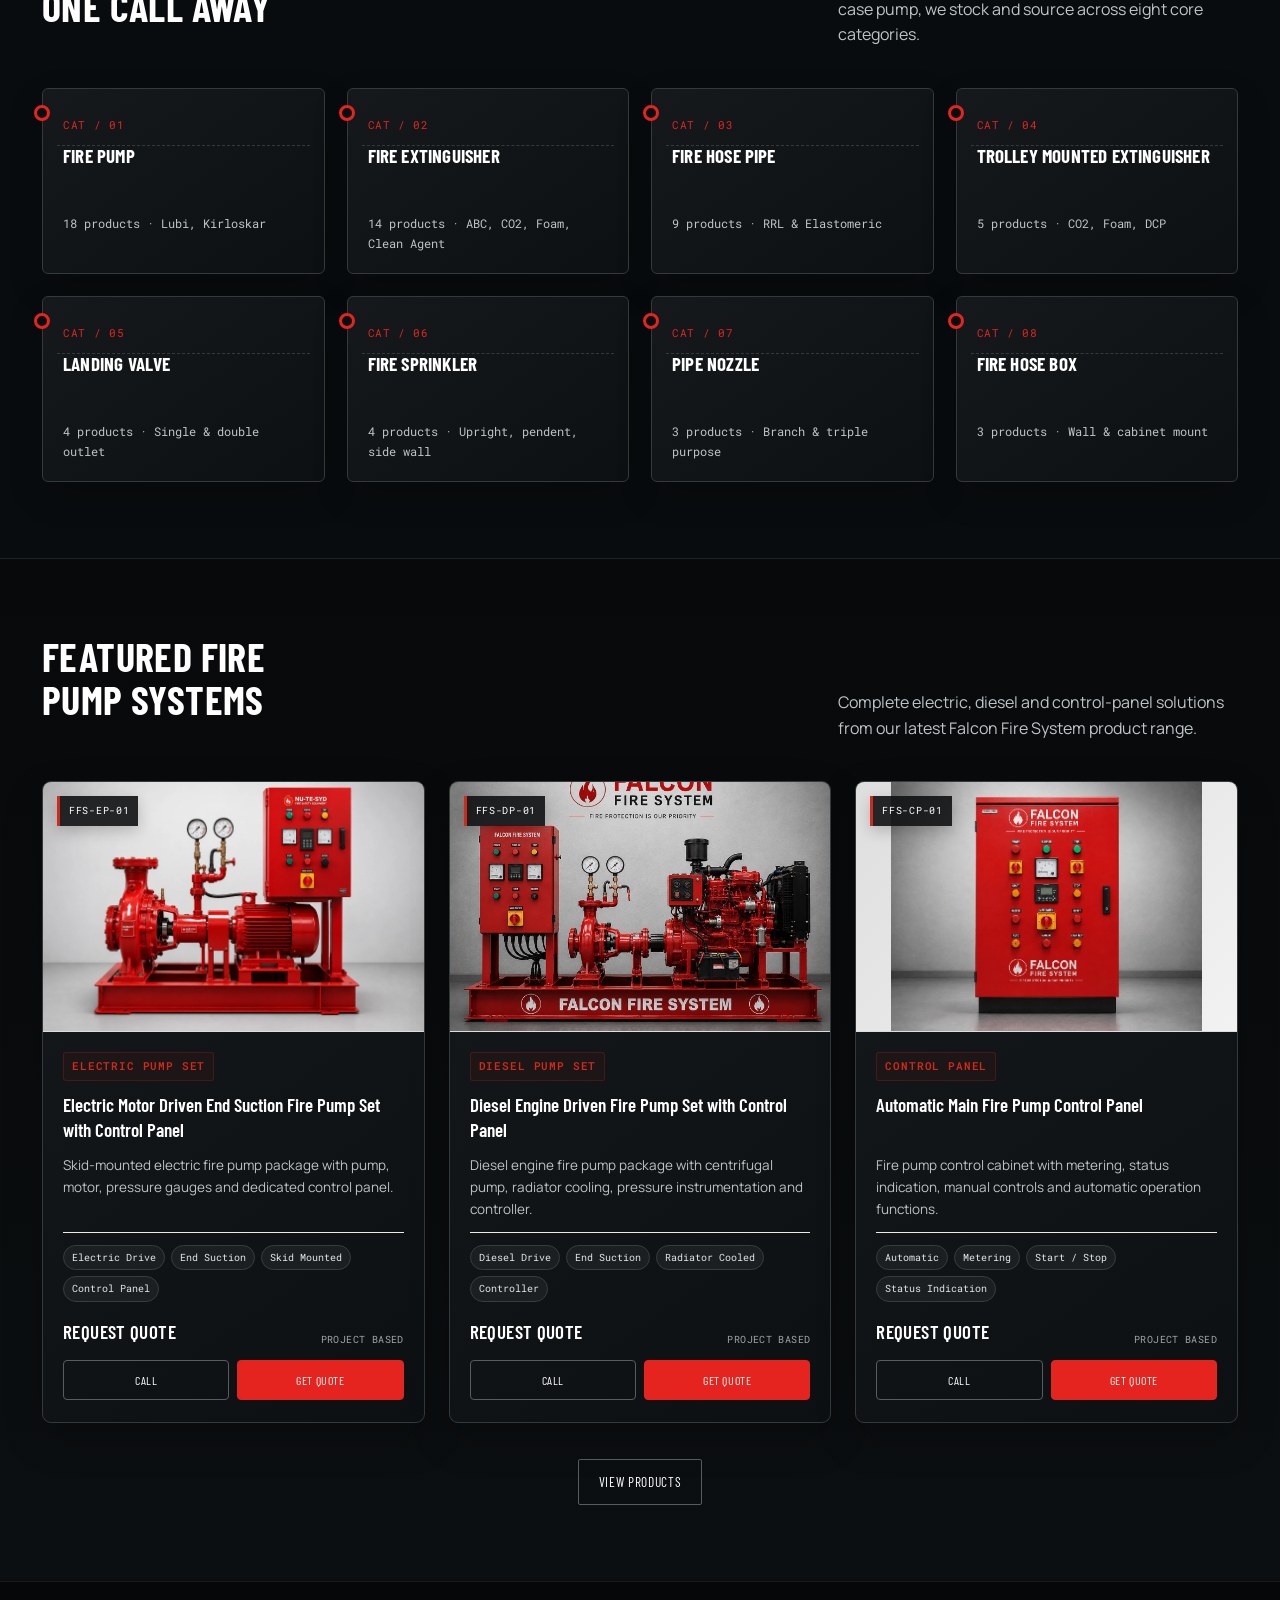
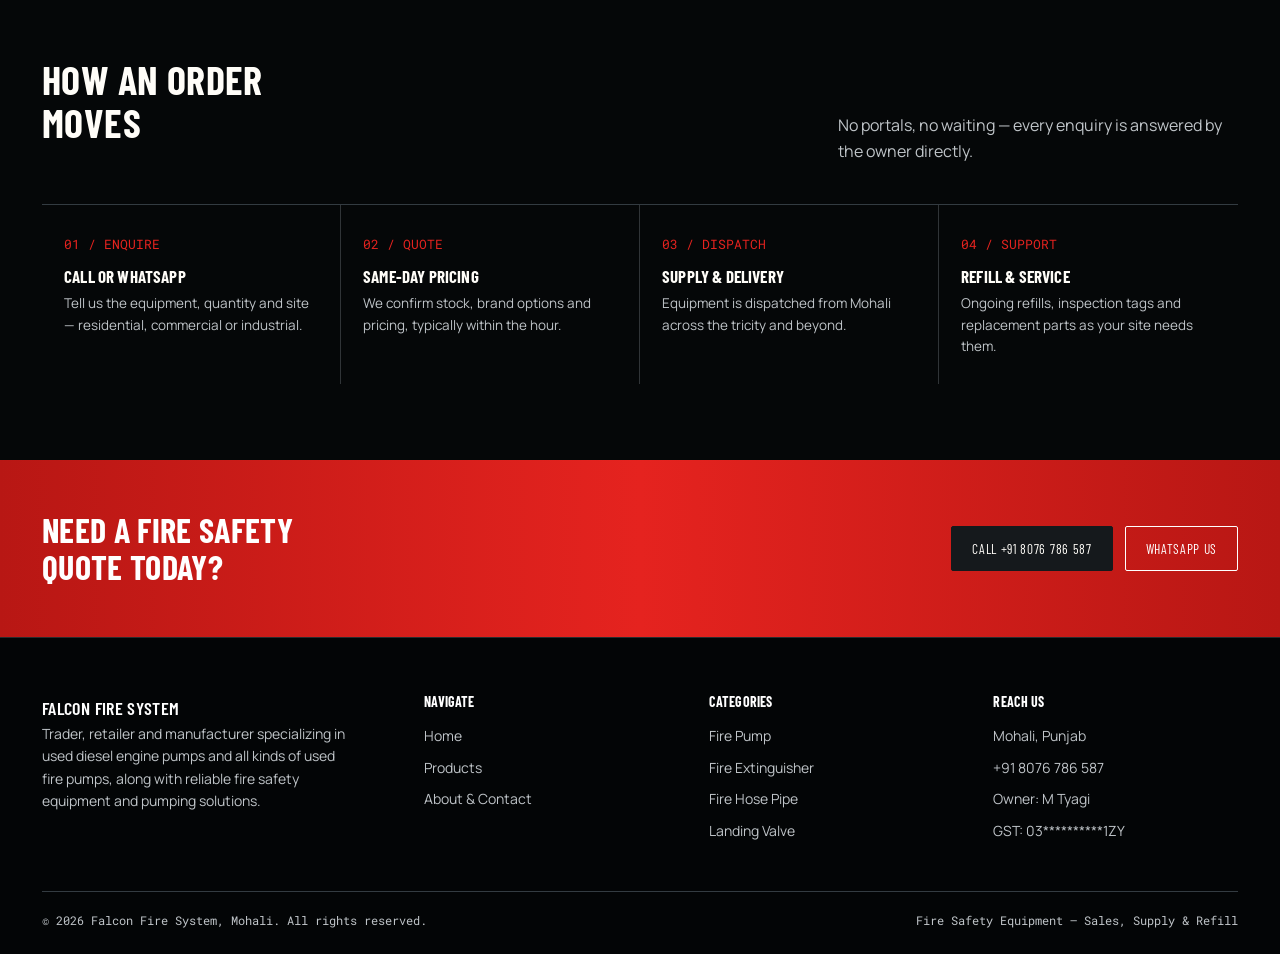
==== commit a468b531: "Update project" ====
--- a/index.html
+++ b/index.html
@@ -199,7 +199,7 @@
         <div class="product-body"><span class="product-cat">Control Panel</span><h3>Automatic Main Fire Pump Control Panel</h3><p class="product-desc">Fire pump control cabinet with metering, status indication, manual controls and automatic operation functions.</p><div class="spec-pills"><span>Automatic</span><span>Metering</span><span>Start / Stop</span><span>Status Indication</span></div><div class="product-price product-quote">Request Quote <span>Project based</span></div><div class="product-actions"><a href="tel:+918076786587" class="btn btn-outline">Call</a><a href="https://wa.me/918076786587?text=Hi%20Falcon%20Fire%20System%2C%20please%20send%20a%20quote%20for%20FFS-CP-01." target="_blank" rel="noopener" class="btn btn-fire">Get Quote</a></div></div>
       </div>
     </div>
-    <div style="text-align:center;margin-top:36px;"><a href="products.html" class="btn btn-outline">View All 14 Fire Pump Products</a></div>
+    <div style="text-align:center;margin-top:36px;"><a href="products.html" class="btn btn-outline">View Products</a></div>
   </div>
 </section>
 
--- a/style.css
+++ b/style.css
@@ -1087,3 +1087,306 @@
   .hero-pump-visual{min-height:245px!important;}
   .hero-pump-visual img{max-height:245px!important;transform:rotateZ(-.35deg)!important;}
 }
+
+/* =========================================================
+   USER FINAL REQUEST — white header + exact hero pump image
+   + smaller hero typography
+   ========================================================= */
+.site-header{
+  background:#ffffff!important;
+  border-bottom:1px solid #e7e7e7!important;
+  box-shadow:0 2px 12px rgba(0,0,0,.06)!important;
+}
+.site-header .main-nav a{color:#111!important;}
+.site-header .main-nav a:hover,.site-header .main-nav a.active{color:#e5231f!important;}
+.site-header .btn-ghost{color:#111!important;border-color:#aeb3b7!important;background:#fff!important;}
+.site-header .nav-toggle span{background:#111!important;}
+
+.hero-kicker{font-size:18px!important;}
+.hero-premium h1{
+  font-size:clamp(44px,4.1vw,64px)!important;
+  line-height:.94!important;
+  font-weight:750!important;
+  max-width:610px!important;
+}
+.hero-premium h2{
+  font-size:25px!important;
+  line-height:1.08!important;
+  font-weight:650!important;
+}
+.hero-premium .hero-lede{font-size:15px!important;line-height:1.65!important;max-width:570px!important;}
+
+/* Exact user supplied transparent pump image — do not crop */
+.hero-pump-visual img{
+  width:112%!important;
+  max-width:900px!important;
+  height:auto!important;
+  max-height:545px!important;
+  object-fit:contain!important;
+  object-position:center!important;
+  transform:perspective(1400px) rotateY(-4.5deg) rotateZ(-.8deg) translate3d(18px,4px,0)!important;
+  transform-origin:center center!important;
+  background:transparent!important;
+  filter:saturate(1.04) contrast(1.04) drop-shadow(0 28px 32px rgba(0,0,0,.58))!important;
+}
+
+@media(max-width:1050px){
+  .hero-premium h1{font-size:50px!important;}
+  .hero-premium h2{font-size:23px!important;}
+}
+@media(max-width:820px){
+  .hero-premium h1{font-size:44px!important;}
+  .hero-premium h2{font-size:22px!important;}
+}
+@media(max-width:560px){
+  .hero-kicker{font-size:16px!important;}
+  .hero-premium h1{font-size:38px!important;}
+  .hero-premium h2{font-size:20px!important;}
+}
+
+/* ==========================================================
+   USER FINAL FIX — exact hero image + white header + smaller hero type
+   Keeps all existing page sections/content intact.
+   ========================================================== */
+
+/* WHITE HEADER ON ALL PAGES */
+.site-header{
+  background:#ffffff!important;
+  color:#111418!important;
+  border-bottom:1px solid #e8e8e8!important;
+  box-shadow:0 3px 14px rgba(0,0,0,.055)!important;
+}
+.site-header .header-inner{
+  min-height:84px!important;
+  padding-top:9px!important;
+  padding-bottom:9px!important;
+}
+.site-header .brand-logo{
+  height:58px!important;
+  max-width:104px!important;
+  width:auto!important;
+  object-fit:contain!important;
+}
+.site-header .main-nav a{
+  color:#16191c!important;
+}
+.site-header .main-nav a:hover,
+.site-header .main-nav a.active{
+  color:#e5231f!important;
+  border-color:#e5231f!important;
+}
+.site-header .btn-ghost{
+  color:#111418!important;
+  background:#fff!important;
+  border-color:#aeb4b9!important;
+}
+.site-header .btn-ghost:hover{
+  color:#e5231f!important;
+  border-color:#e5231f!important;
+  background:#fff!important;
+}
+.site-header .btn-fire{
+  color:#fff!important;
+  background:#e5231f!important;
+  border-color:#e5231f!important;
+}
+.site-header .nav-toggle{
+  color:#16191c!important;
+  background:#fff!important;
+  border-color:#d9dde0!important;
+}
+
+/* HERO BACKGROUND — dark/translucent industrial feel without duplicating the pump */
+.hero-premium{
+  min-height:610px!important;
+  padding:50px 0 34px!important;
+  background:
+    radial-gradient(circle at 82% 48%,rgba(229,35,31,.20) 0%,rgba(229,35,31,.08) 25%,transparent 50%),
+    linear-gradient(90deg,#050708 0%,#080b0e 49%,#090c0f 100%)!important;
+  overflow:hidden!important;
+}
+.hero-premium::before{
+  content:""!important;
+  position:absolute!important;
+  inset:0!important;
+  z-index:-3!important;
+  opacity:1!important;
+  filter:none!important;
+  background:
+    linear-gradient(rgba(255,255,255,.018) 1px,transparent 1px),
+    linear-gradient(90deg,rgba(255,255,255,.018) 1px,transparent 1px),
+    radial-gradient(ellipse at 77% 52%,rgba(255,255,255,.035),transparent 55%)!important;
+  background-size:52px 52px,52px 52px,auto!important;
+  pointer-events:none!important;
+}
+.hero-premium::after{
+  content:""!important;
+  position:absolute!important;
+  inset:0!important;
+  z-index:-2!important;
+  width:auto!important;
+  height:auto!important;
+  top:0!important;
+  right:0!important;
+  pointer-events:none!important;
+  background:
+    linear-gradient(90deg,rgba(3,5,6,.18) 0%,rgba(3,5,6,.06) 52%,rgba(3,5,6,.20) 100%),
+    radial-gradient(circle at 76% 52%,rgba(229,35,31,.16),transparent 34%)!important;
+}
+.hero-premium-grid{
+  grid-template-columns:minmax(0,.88fr) minmax(520px,1.12fr)!important;
+  gap:28px!important;
+  align-items:center!important;
+}
+
+/* LEFT CONTENT — smaller and less heavy */
+.hero-kicker{
+  font-size:19px!important;
+  font-weight:700!important;
+  letter-spacing:.04em!important;
+  margin-bottom:12px!important;
+}
+.hero-premium h1{
+  font-size:clamp(44px,4.25vw,62px)!important;
+  font-weight:700!important;
+  line-height:.96!important;
+  letter-spacing:.004em!important;
+  max-width:620px!important;
+  margin-bottom:12px!important;
+  text-shadow:none!important;
+}
+.hero-premium h2{
+  font-size:clamp(22px,2vw,28px)!important;
+  font-weight:600!important;
+  line-height:1.05!important;
+  letter-spacing:.025em!important;
+  margin-bottom:22px!important;
+}
+.hero-premium .hero-lede{
+  font-size:15px!important;
+  line-height:1.68!important;
+  max-width:570px!important;
+  color:#e7e9eb!important;
+}
+.hero-premium-actions .btn{
+  min-height:54px!important;
+  padding:10px 20px!important;
+}
+
+/* RIGHT SIDE — EXACT USER-SUPPLIED TRANSPARENT IMAGE */
+.hero-pump-visual{
+  min-height:500px!important;
+  display:flex!important;
+  align-items:center!important;
+  justify-content:flex-end!important;
+  overflow:visible!important;
+  perspective:none!important;
+  z-index:3!important;
+}
+.hero-pump-glow{
+  width:92%!important;
+  height:70%!important;
+  right:0!important;
+  background:radial-gradient(circle,rgba(229,35,31,.24),rgba(229,35,31,.08) 35%,transparent 70%)!important;
+  filter:blur(16px)!important;
+}
+.hero-pump-visual img{
+  position:relative!important;
+  z-index:2!important;
+  display:block!important;
+  width:112%!important;
+  max-width:860px!important;
+  height:auto!important;
+  max-height:535px!important;
+  object-fit:contain!important;
+  object-position:center!important;
+  transform:translateX(24px) rotateZ(-.35deg)!important;
+  transform-origin:center center!important;
+  filter:drop-shadow(0 30px 28px rgba(0,0,0,.48))!important;
+  border:0!important;
+  border-radius:0!important;
+  box-shadow:none!important;
+  clip-path:none!important;
+  background:transparent!important;
+}
+.hero-pump-visual::after{
+  content:""!important;
+  position:absolute!important;
+  inset:0!important;
+  z-index:3!important;
+  pointer-events:none!important;
+  background:linear-gradient(90deg,#070a0c 0%,rgba(7,10,12,.35) 8%,transparent 20%,transparent 100%)!important;
+}
+.hero-image-label{display:none!important;}
+
+/* Mobile/tablet adjustments */
+@media(max-width:1100px){
+  .site-header .brand-logo{height:52px!important;max-width:94px!important;}
+  .hero-premium-grid{grid-template-columns:1fr 1fr!important;gap:18px!important;}
+  .hero-premium h1{font-size:48px!important;}
+  .hero-pump-visual{min-height:410px!important;}
+  .hero-pump-visual img{width:108%!important;max-height:430px!important;transform:translateX(12px) rotateZ(-.25deg)!important;}
+}
+@media(max-width:760px){
+  .site-header{background:#fff!important;}
+  .site-header .main-nav{background:#fff!important;border-top:1px solid #e8e8e8!important;}
+  .site-header .main-nav ul a{color:#16191c!important;border-bottom:1px solid #eceff1!important;}
+  .site-header .brand-logo{height:46px!important;max-width:84px!important;}
+  .hero-premium{padding:38px 0 30px!important;}
+  .hero-premium-grid{grid-template-columns:1fr!important;gap:14px!important;}
+  .hero-premium h1{font-size:43px!important;}
+  .hero-premium h2{font-size:23px!important;}
+  .hero-kicker{font-size:17px!important;}
+  .hero-pump-visual{min-height:300px!important;margin-top:6px!important;justify-content:center!important;}
+  .hero-pump-visual img{width:100%!important;max-height:315px!important;transform:none!important;}
+  .hero-pump-visual::after{display:none!important;}
+}
+@media(max-width:520px){
+  .site-header .brand-logo{height:42px!important;max-width:76px!important;}
+  .hero-premium h1{font-size:38px!important;}
+  .hero-premium h2{font-size:21px!important;}
+  .hero-premium .hero-lede{font-size:14px!important;}
+  .hero-pump-visual{min-height:245px!important;}
+  .hero-pump-visual img{max-height:255px!important;}
+}
+
+/* ==========================================================
+   FINAL SIZE TWEAK — requested white header + smaller hero type
+   ========================================================== */
+.site-header,
+.site-header .header-inner{
+  background:#ffffff!important;
+}
+
+.hero-premium h1{
+  font-size:clamp(38px,3.65vw,54px)!important;
+  font-weight:650!important;
+  line-height:1.02!important;
+}
+.hero-premium h2{
+  font-size:clamp(20px,1.7vw,25px)!important;
+  font-weight:600!important;
+}
+.hero-kicker{
+  font-size:17px!important;
+}
+
+@media(max-width:1100px){
+  .hero-premium h1{font-size:42px!important;}
+  .hero-premium h2{font-size:22px!important;}
+}
+@media(max-width:760px){
+  .hero-premium h1{font-size:36px!important;}
+  .hero-premium h2{font-size:20px!important;}
+  .hero-kicker{font-size:16px!important;}
+}
+@media(max-width:520px){
+  .hero-premium h1{font-size:32px!important;}
+  .hero-premium h2{font-size:18px!important;}
+}
+
+
+/* FINAL MOBILE HEADER + PRODUCTS FIX */
+@media (max-width: 760px){
+  .nav-toggle{display:none!important;}
+}
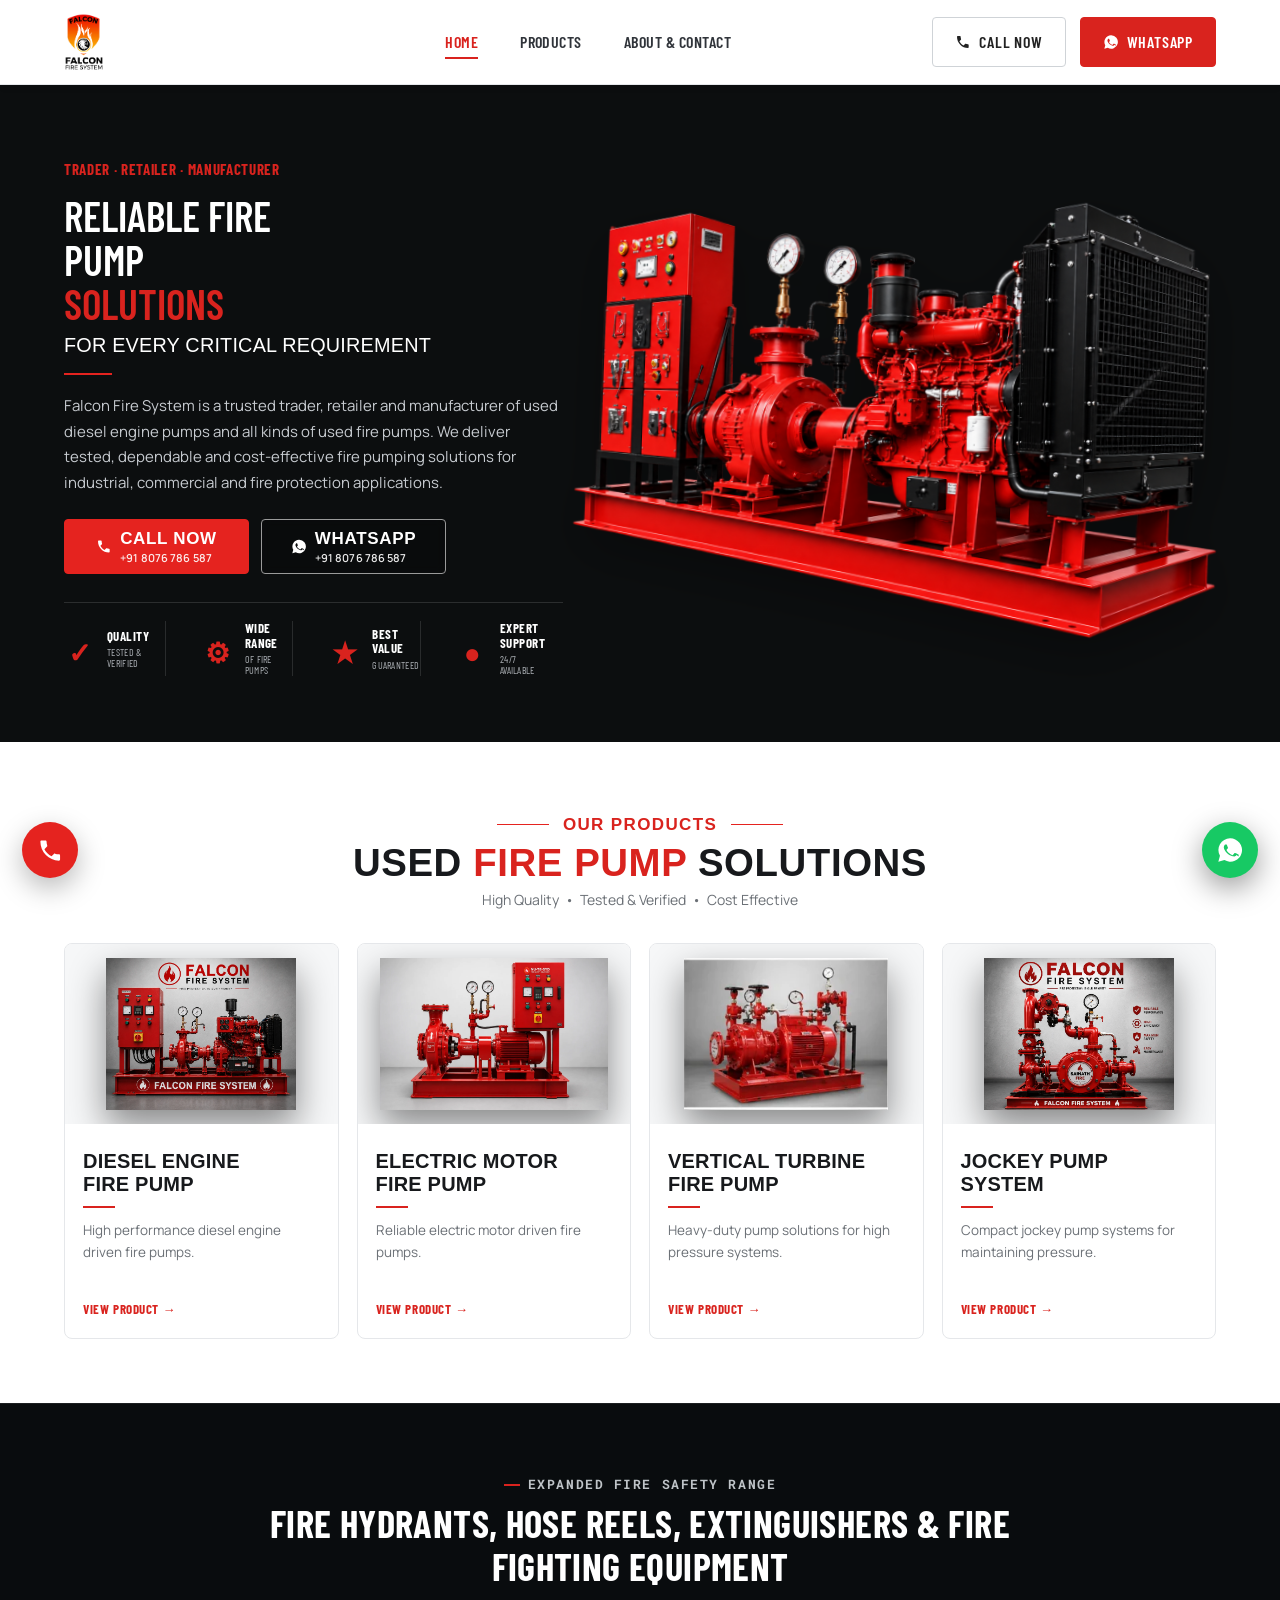
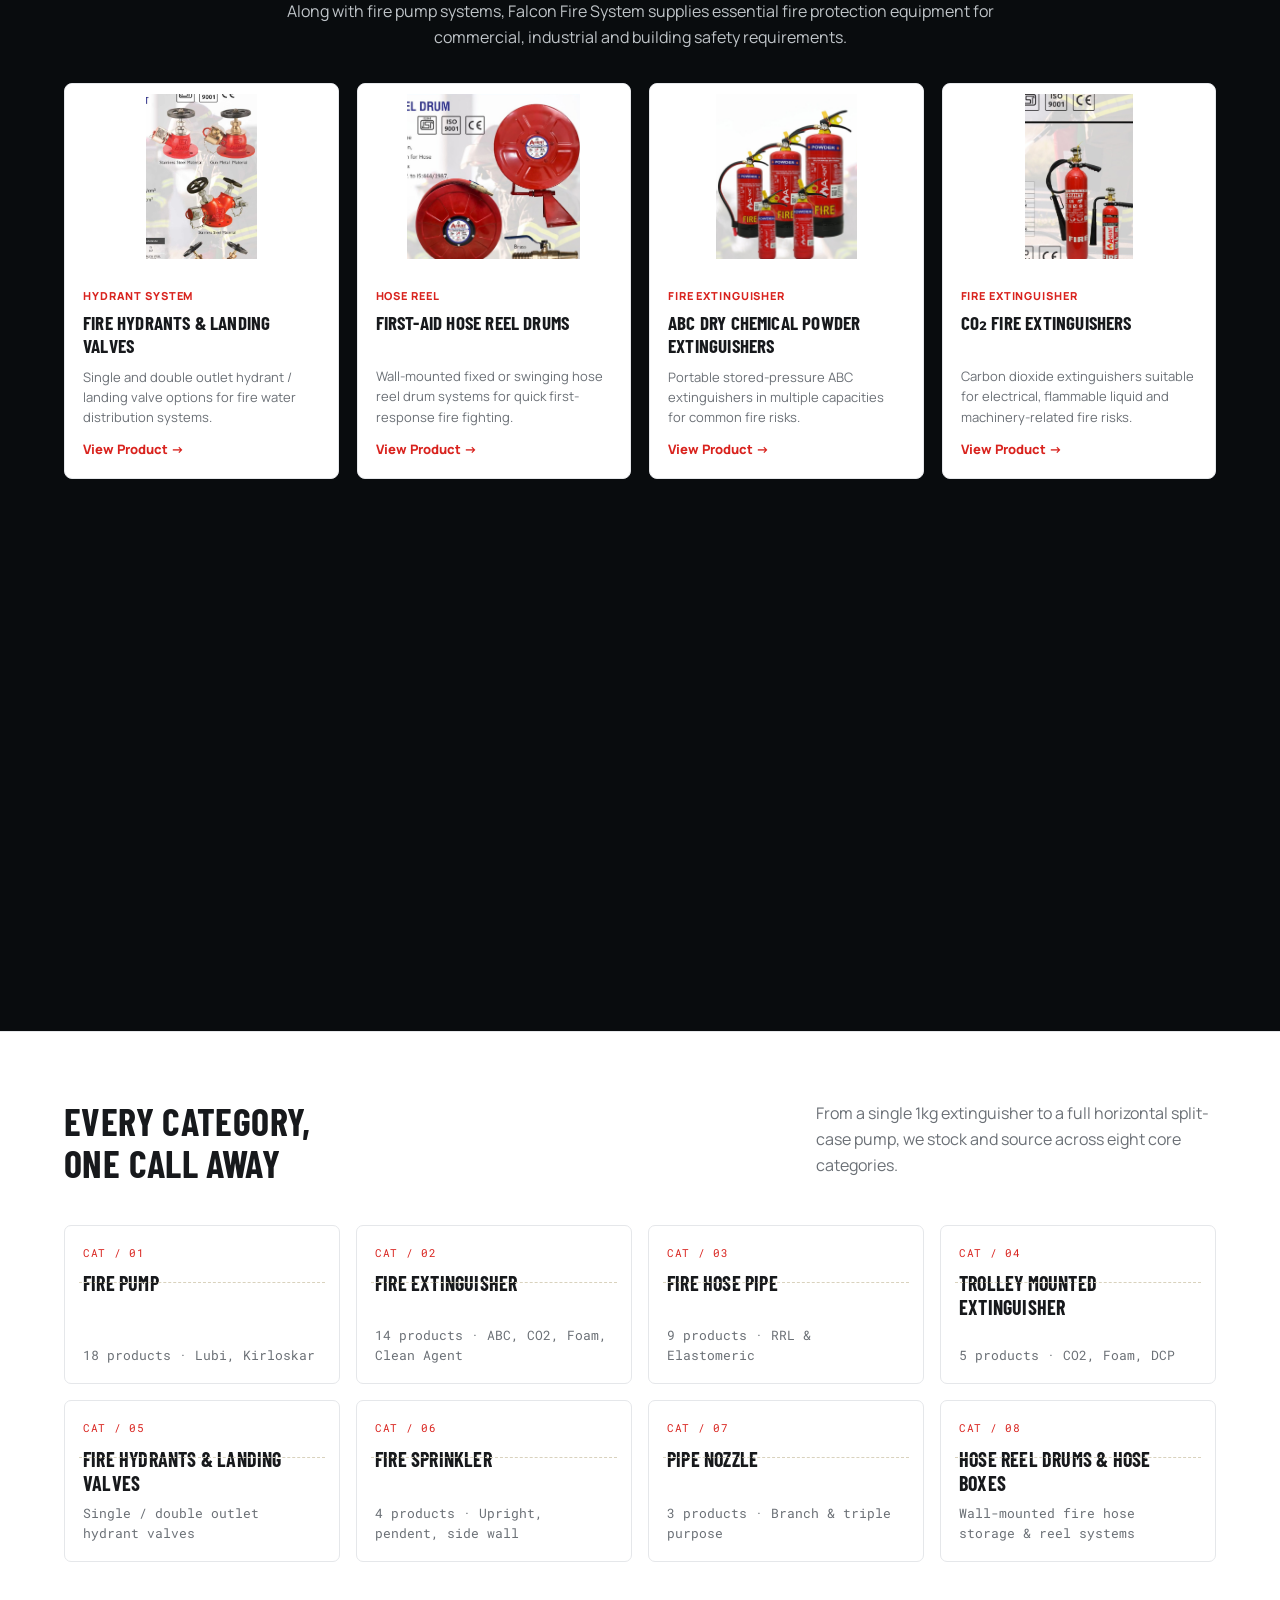
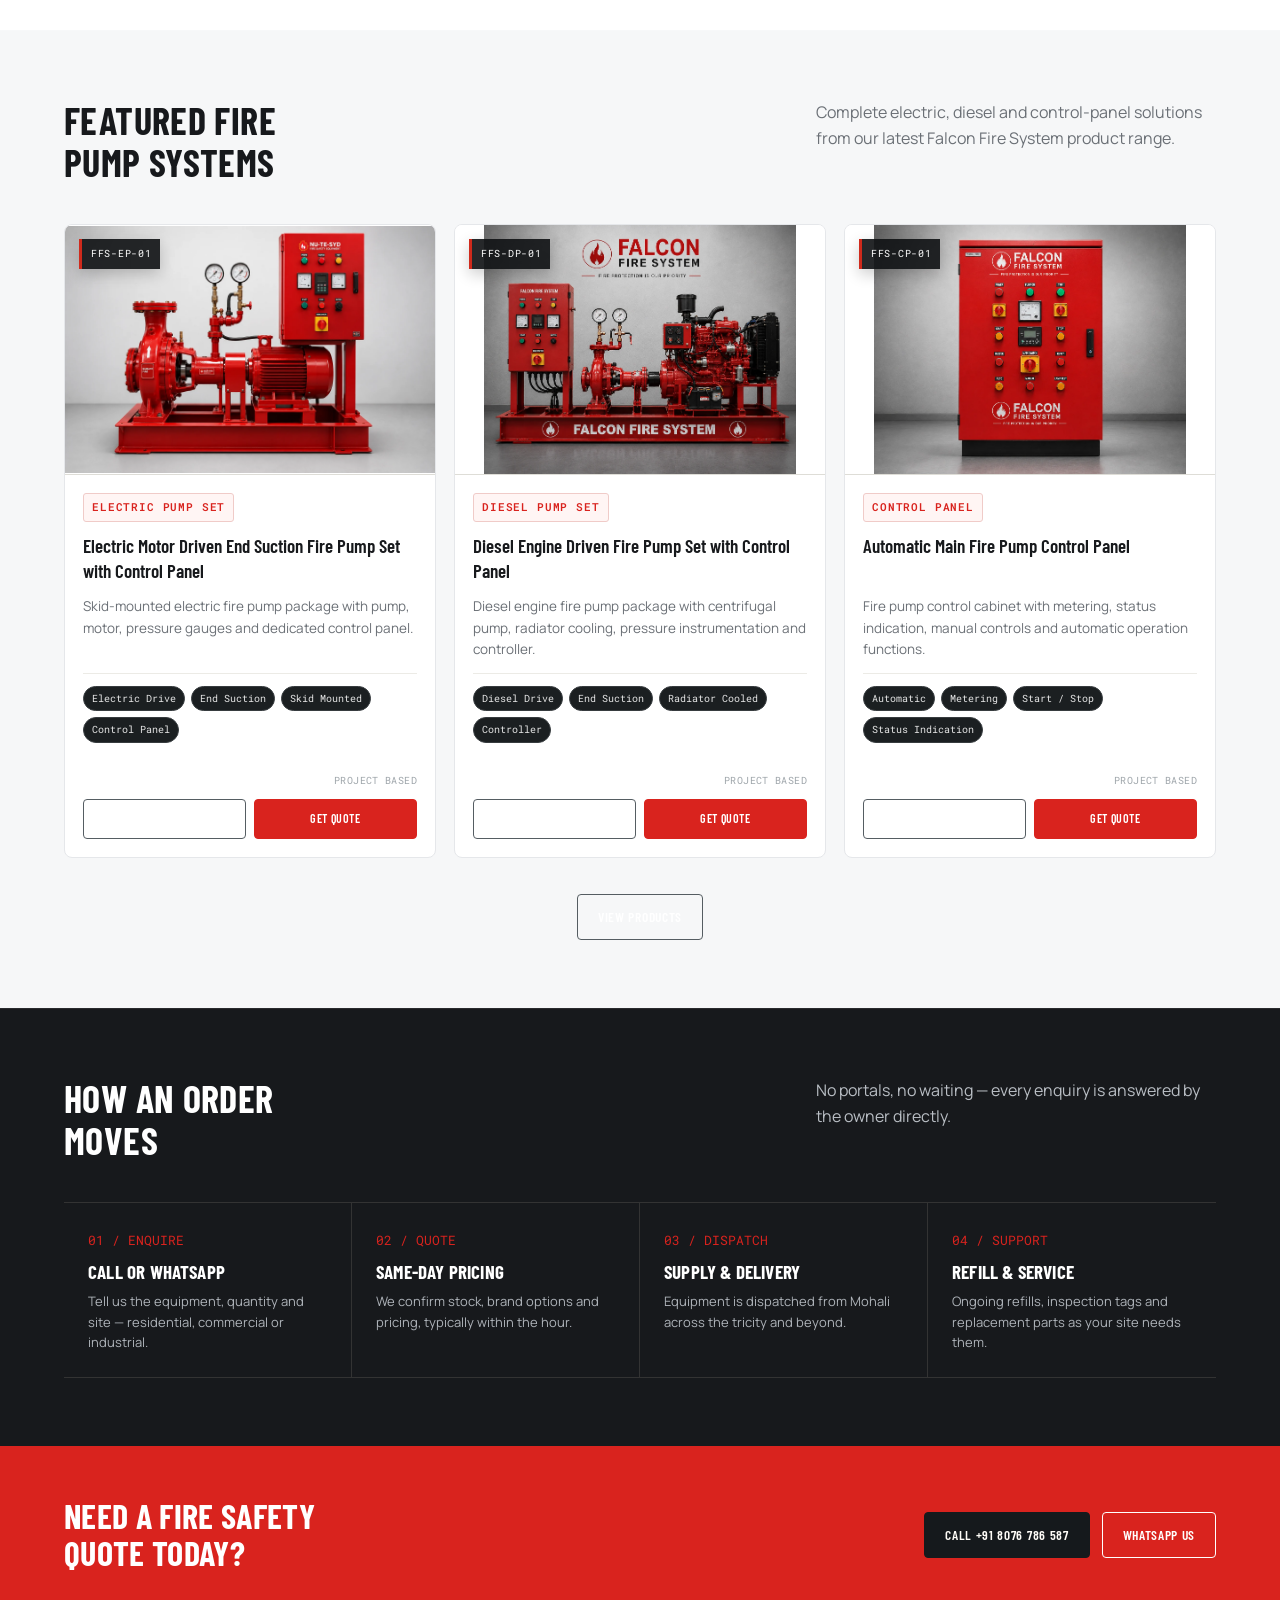
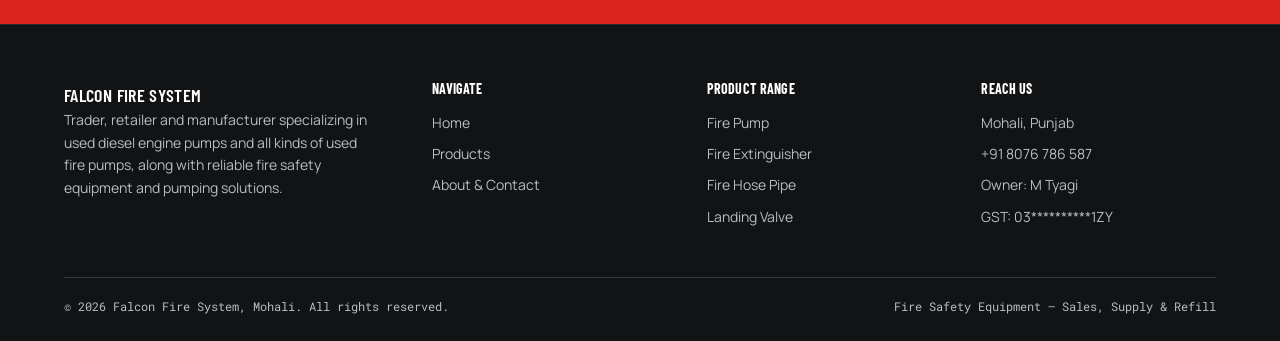
==== commit 75a12785: "Update project" ====
--- a/index.html
+++ b/index.html
@@ -1,296 +1,323 @@
 <!DOCTYPE html>
+
 <html lang="en">
 <head>
-<meta charset="UTF-8">
-<meta name="viewport" content="width=device-width, initial-scale=1.0">
-<title>Falcon Fire System | Used Fire Pump Trader, Retailer & Manufacturer</title>
-<meta name="description" content="Falcon Fire System — Trader, retailer and manufacturer of used diesel engine pumps, all kinds of used fire pumps and fire safety equipment. Call or WhatsApp +91 8076 786 587.">
-<link rel="icon" href="data:image/svg+xml,%3Csvg xmlns='http://www.w3.org/2000/svg' viewBox='0 0 100 100'%3E%3Ccircle cx='50' cy='50' r='48' fill='%23cf2a1c'/%3E%3Ctext x='50' y='68' font-size='60' text-anchor='middle' fill='white'%3E%F0%9F%94%A5%3C/text%3E%3C/svg%3E">
-<link rel="stylesheet" href="style.css">
+<meta charset="utf-8"/>
+<meta content="width=device-width, initial-scale=1.0" name="viewport"/>
+<title>Falcon Fire System | Used Fire Pump Trader, Retailer &amp; Manufacturer</title>
+<meta content="Falcon Fire System — Trader, retailer and manufacturer of used diesel engine pumps, all kinds of used fire pumps and fire safety equipment. Call or WhatsApp +91 8076 786 587." name="description"/>
+<link href="data:image/svg+xml,%3Csvg xmlns='http://www.w3.org/2000/svg' viewBox='0 0 100 100'%3E%3Ccircle cx='50' cy='50' r='48' fill='%23cf2a1c'/%3E%3Ctext x='50' y='68' font-size='60' text-anchor='middle' fill='white'%3E%F0%9F%94%A5%3C/text%3E%3C/svg%3E" rel="icon"/>
+<link href="style.css" rel="stylesheet"/>
 </head>
 <body>
-
 <div class="hazard"></div>
 <header class="site-header">
-  <div class="wrap header-inner">
-    <a href="index.html" class="brand" aria-label="Falcon Fire System Home">
-      <img src="assets/falcon-fire-system-logo.png" alt="Falcon Fire System" class="brand-logo">
-    </a>
-    <nav class="main-nav" id="mainNav">
-      <ul>
-        <li><a href="index.html" class="active">Home</a></li>
-        <li><a href="products.html">Products</a></li>
-        <li><a href="contact.html">About &amp; Contact</a></li>
-      </ul>
-    </nav>
-    <div class="header-cta">
-      <a href="tel:+918076786587" class="btn btn-ghost"><svg viewBox="0 0 24 24" fill="currentColor"><path d="M6.6 10.8c1.4 2.7 3.6 4.9 6.3 6.3l2.1-2.1c.3-.3.7-.4 1-.2 1.1.4 2.3.6 3.5.6.6 0 1 .4 1 1V20c0 .6-.4 1-1 1C10.6 21 3 13.4 3 4c0-.6.4-1 1-1h3.5c.6 0 1 .4 1 1 0 1.2.2 2.4.6 3.5.1.4 0 .8-.2 1L6.6 10.8Z"/></svg><span class="btn-ghost-text">Call Now</span></a>
-      
-<a href="tel:+918076786587" class="phone-float" aria-label="Call +91 8076 786 587" title="Call +91 8076 786 587">
-  <svg viewBox="0 0 24 24" aria-hidden="true"><path d="M6.6 10.8c1.4 2.7 3.6 4.9 6.3 6.3l2.1-2.1c.3-.3.7-.4 1-.2 1.1.4 2.3.6 3.5.6.6 0 1 .4 1 1V20c0 .6-.4 1-1 1C10.6 21 3 13.4 3 4c0-.6.4-1 1-1h3.5c.6 0 1 .4 1 1 0 1.2.2 2.4.6 3.5.1.4 0 .8-.2 1L6.6 10.8Z"/></svg>
-</a>
-<a href="https://wa.me/918076786587?text=Hi%20Falcon%20Fire%20System%2C%20I%27d%20like%20a%20quote." target="_blank" rel="noopener" class="btn btn-fire"><svg viewBox="0 0 24 24" fill="currentColor"><path d="M12 2a10 10 0 0 0-8.6 15L2 22l5.2-1.4A10 10 0 1 0 12 2Zm5.6 14.2c-.2.6-1.3 1.2-1.8 1.3-.5.1-1 .1-3.3-.7-2.8-1-4.5-3.9-4.7-4.1-.1-.2-1.1-1.5-1.1-2.8s.7-2 .9-2.3c.2-.2.5-.3.7-.3h.5c.2 0 .4 0 .6.5.2.6.7 1.9.8 2 .1.2.1.4 0 .6-.1.2-.2.3-.4.5-.2.2-.4.4-.5.6-.2.2-.4.4-.2.7.2.4.9 1.5 1.9 2.4 1.3 1.2 2.4 1.5 2.8 1.7.4.2.6.1.8-.1.2-.3.9-1 1.1-1.4.2-.3.5-.3.8-.2.3.1 2 .9 2.3 1.1.3.2.5.3.6.4.1.2.1.9-.1 1.5Z"/></svg>WhatsApp</a>
-    </div>
-    <button class="nav-toggle" id="navToggle" aria-label="Toggle menu" aria-expanded="false">
-      <svg viewBox="0 0 24 24" fill="none" stroke="currentColor" stroke-width="2"><path d="M3 6h18M3 12h18M3 18h18"/></svg>
-    </button>
-  </div>
+<div class="wrap header-inner">
+<a aria-label="Falcon Fire System Home" class="brand" href="index.html">
+<img alt="Falcon Fire System" class="brand-logo" src="assets/falcon-fire-system-logo.png"/>
+</a>
+<nav class="main-nav" id="mainNav">
+<ul>
+<li><a class="active" href="index.html">Home</a></li>
+<li><a href="products.html">Products</a></li>
+<li><a href="contact.html">About &amp; Contact</a></li>
+</ul>
+</nav>
+<div class="header-cta">
+<a class="btn btn-ghost" href="tel:+918076786587"><svg fill="currentColor" viewbox="0 0 24 24"><path d="M6.6 10.8c1.4 2.7 3.6 4.9 6.3 6.3l2.1-2.1c.3-.3.7-.4 1-.2 1.1.4 2.3.6 3.5.6.6 0 1 .4 1 1V20c0 .6-.4 1-1 1C10.6 21 3 13.4 3 4c0-.6.4-1 1-1h3.5c.6 0 1 .4 1 1 0 1.2.2 2.4.6 3.5.1.4 0 .8-.2 1L6.6 10.8Z"></path></svg><span class="btn-ghost-text">Call Now</span></a>
+<a aria-label="Call +91 8076 786 587" class="phone-float" href="tel:+918076786587" title="Call +91 8076 786 587">
+<svg aria-hidden="true" viewbox="0 0 24 24"><path d="M6.6 10.8c1.4 2.7 3.6 4.9 6.3 6.3l2.1-2.1c.3-.3.7-.4 1-.2 1.1.4 2.3.6 3.5.6.6 0 1 .4 1 1V20c0 .6-.4 1-1 1C10.6 21 3 13.4 3 4c0-.6.4-1 1-1h3.5c.6 0 1 .4 1 1 0 1.2.2 2.4.6 3.5.1.4 0 .8-.2 1L6.6 10.8Z"></path></svg>
+</a>
+<a class="btn btn-fire" href="https://wa.me/918076786587?text=Hi%20Falcon%20Fire%20System%2C%20I%27d%20like%20a%20quote." rel="noopener" target="_blank"><svg fill="currentColor" viewbox="0 0 24 24"><path d="M12 2a10 10 0 0 0-8.6 15L2 22l5.2-1.4A10 10 0 1 0 12 2Zm5.6 14.2c-.2.6-1.3 1.2-1.8 1.3-.5.1-1 .1-3.3-.7-2.8-1-4.5-3.9-4.7-4.1-.1-.2-1.1-1.5-1.1-2.8s.7-2 .9-2.3c.2-.2.5-.3.7-.3h.5c.2 0 .4 0 .6.5.2.6.7 1.9.8 2 .1.2.1.4 0 .6-.1.2-.2.3-.4.5-.2.2-.4.4-.5.6-.2.2-.4.4-.2.7.2.4.9 1.5 1.9 2.4 1.3 1.2 2.4 1.5 2.8 1.7.4.2.6.1.8-.1.2-.3.9-1 1.1-1.4.2-.3.5-.3.8-.2.3.1 2 .9 2.3 1.1.3.2.5.3.6.4.1.2.1.9-.1 1.5Z"></path></svg>WhatsApp</a>
+</div>
+<button aria-expanded="false" aria-label="Toggle menu" class="nav-toggle" id="navToggle">
+<svg fill="none" stroke="currentColor" stroke-width="2" viewbox="0 0 24 24"><path d="M3 6h18M3 12h18M3 18h18"></path></svg>
+</button>
+</div>
 </header>
-
 <!-- HERO -->
 <section class="hero hero-premium">
-  <div class="wrap hero-premium-grid">
-    <div class="hero-premium-copy reveal in">
-      <p class="hero-kicker">Trader · Retailer · Manufacturer</p>
-      <h1>Reliable Fire Pump <em>Solutions</em></h1>
-      <h2>For Every Critical Requirement</h2>
-      <p class="hero-lede">Falcon Fire System is a trusted trader, retailer and manufacturer of used diesel engine pumps and all kinds of used fire pumps. We deliver tested, dependable and cost-effective fire pumping solutions for industrial, commercial and fire protection applications.</p>
-      <div class="hero-actions hero-premium-actions">
-        <a href="tel:+918076786587" class="btn btn-fire hero-call-btn">
-          <svg viewBox="0 0 24 24" fill="currentColor"><path d="M6.6 10.8c1.4 2.7 3.6 4.9 6.3 6.3l2.1-2.1c.3-.3.7-.4 1-.2 1.1.4 2.3.6 3.5.6.6 0 1 .4 1 1V20c0 .6-.4 1-1 1C10.6 21 3 13.4 3 4c0-.6.4-1 1-1h3.5c.6 0 1 .4 1 1 0 1.2.2 2.4.6 3.5.1.4 0 .8-.2 1L6.6 10.8Z"/></svg>
-          <span><b>Call Now</b><small>+91 8076 786 587</small></span>
-        </a>
-        <a href="https://wa.me/918076786587?text=Hi%20Falcon%20Fire%20System%2C%20I%27d%20like%20a%20quote." target="_blank" rel="noopener" class="btn btn-ghost hero-whatsapp-btn">
-          <svg viewBox="0 0 24 24" fill="currentColor"><path d="M12 2a10 10 0 0 0-8.6 15L2 22l5.2-1.4A10 10 0 1 0 12 2Zm5.6 14.2c-.2.6-1.3 1.2-1.8 1.3-.5.1-1 .1-3.3-.7-2.8-1-4.5-3.9-4.7-4.1-.1-.2-1.1-1.5-1.1-2.8s.7-2 .9-2.3c.2-.2.5-.3.7-.3h.5c.2 0 .4 0 .6.5.2.6.7 1.9.8 2 .1.2.1.4 0 .6-.1.2-.2.3-.4.5-.2.2-.4.4-.5.6-.2.2-.4.4-.2.7.2.4.9 1.5 1.9 2.4 1.3 1.2 2.4 1.5 2.8 1.7.4.2.6.1.8-.1.2-.3.9-1 1.1-1.4.2-.3.5-.3.8-.2.3.1 2 .9 2.3 1.1.3.2.5.3.6.4.1.2.1.9-.1 1.5Z"/></svg>
-          <span><b>WhatsApp</b><small>+91 8076 786 587</small></span>
-        </a>
-      </div>
-
-      <div class="hero-benefits">
-        <div><span class="hero-benefit-icon">✓</span><p><b>Quality</b><small>Tested &amp; Verified</small></p></div>
-        <div><span class="hero-benefit-icon">⚙</span><p><b>Wide Range</b><small>Of Fire Pumps</small></p></div>
-        <div><span class="hero-benefit-icon">★</span><p><b>Best Value</b><small>Guaranteed</small></p></div>
-        <div><span class="hero-benefit-icon">●</span><p><b>Expert Support</b><small>24/7 Available</small></p></div>
-      </div>
-    </div>
-
-    <div class="hero-pump-visual reveal in">
-      <div class="hero-pump-glow"></div>
-      <img src="assets/hero-fire-pump-transparent.png" alt="Falcon diesel engine fire pump system">
-      <span class="hero-image-label">Used Diesel Engine Fire Pump</span>
-    </div>
-  </div>
+<div class="wrap hero-premium-grid">
+<div class="hero-premium-copy reveal in">
+<p class="hero-kicker">Trader · Retailer · Manufacturer</p>
+<h1>Reliable Fire Pump <em>Solutions</em></h1>
+<h2>For Every Critical Requirement</h2>
+<p class="hero-lede">Falcon Fire System is a trusted trader, retailer and manufacturer of used diesel engine pumps and all kinds of used fire pumps. We deliver tested, dependable and cost-effective fire pumping solutions for industrial, commercial and fire protection applications.</p>
+<div class="hero-actions hero-premium-actions">
+<a class="btn btn-fire hero-call-btn" href="tel:+918076786587">
+<svg fill="currentColor" viewbox="0 0 24 24"><path d="M6.6 10.8c1.4 2.7 3.6 4.9 6.3 6.3l2.1-2.1c.3-.3.7-.4 1-.2 1.1.4 2.3.6 3.5.6.6 0 1 .4 1 1V20c0 .6-.4 1-1 1C10.6 21 3 13.4 3 4c0-.6.4-1 1-1h3.5c.6 0 1 .4 1 1 0 1.2.2 2.4.6 3.5.1.4 0 .8-.2 1L6.6 10.8Z"></path></svg>
+<span><b>Call Now</b><small>+91 8076 786 587</small></span>
+</a>
+<a class="btn btn-ghost hero-whatsapp-btn" href="https://wa.me/918076786587?text=Hi%20Falcon%20Fire%20System%2C%20I%27d%20like%20a%20quote." rel="noopener" target="_blank">
+<svg fill="currentColor" viewbox="0 0 24 24"><path d="M12 2a10 10 0 0 0-8.6 15L2 22l5.2-1.4A10 10 0 1 0 12 2Zm5.6 14.2c-.2.6-1.3 1.2-1.8 1.3-.5.1-1 .1-3.3-.7-2.8-1-4.5-3.9-4.7-4.1-.1-.2-1.1-1.5-1.1-2.8s.7-2 .9-2.3c.2-.2.5-.3.7-.3h.5c.2 0 .4 0 .6.5.2.6.7 1.9.8 2 .1.2.1.4 0 .6-.1.2-.2.3-.4.5-.2.2-.4.4-.5.6-.2.2-.4.4-.2.7.2.4.9 1.5 1.9 2.4 1.3 1.2 2.4 1.5 2.8 1.7.4.2.6.1.8-.1.2-.3.9-1 1.1-1.4.2-.3.5-.3.8-.2.3.1 2 .9 2.3 1.1.3.2.5.3.6.4.1.2.1.9-.1 1.5Z"></path></svg>
+<span><b>WhatsApp</b><small>+91 8076 786 587</small></span>
+</a>
+</div>
+<div class="hero-benefits">
+<div><span class="hero-benefit-icon">✓</span><p><b>Quality</b><small>Tested &amp; Verified</small></p></div>
+<div><span class="hero-benefit-icon">⚙</span><p><b>Wide Range</b><small>Of Fire Pumps</small></p></div>
+<div><span class="hero-benefit-icon">★</span><p><b>Best Value</b><small>Guaranteed</small></p></div>
+<div><span class="hero-benefit-icon">●</span><p><b>Expert Support</b><small>24/7 Available</small></p></div>
+</div>
+</div>
+<div class="hero-pump-visual reveal in">
+<div class="hero-pump-glow"></div>
+<img alt="Falcon diesel engine fire pump system" src="assets/hero-fire-pump-transparent.png"/>
+<span class="hero-image-label">Used Diesel Engine Fire Pump</span>
+</div>
+</div>
 </section>
 <div class="hazard thin"></div>
-
 <!-- OUR PRODUCTS -->
 <section class="home-products" id="our-products">
-  <div class="wrap">
-    <div class="home-products-head reveal">
-      <span>OUR PRODUCTS</span>
-      <h2>USED <em>FIRE PUMP</em> SOLUTIONS</h2>
-      <p>High Quality &nbsp;•&nbsp; Tested &amp; Verified &nbsp;•&nbsp; Cost Effective</p>
-    </div>
-
-    <div class="home-product-grid">
-      <article class="home-product-card reveal">
-        <div class="home-product-image"><img src="assets/products/diesel-engine-fire-pump-skid.webp" alt="Diesel Engine Fire Pump"></div>
-        <div class="home-product-content">
-          <h3>Diesel Engine<br>Fire Pump</h3>
-          <i></i>
-          <p>High performance diesel engine driven fire pumps.</p>
-          <a href="products.html" class="home-product-link">View Product →</a>
-        </div>
-      </article>
-
-      <article class="home-product-card reveal">
-        <div class="home-product-image"><img src="assets/products/electric-end-suction-fire-pump-control-panel.webp" alt="Electric Motor Fire Pump"></div>
-        <div class="home-product-content">
-          <h3>Electric Motor<br>Fire Pump</h3>
-          <i></i>
-          <p>Reliable electric motor driven fire pumps.</p>
-          <a href="products.html" class="home-product-link">View Product →</a>
-        </div>
-      </article>
-
-      <article class="home-product-card reveal">
-        <div class="home-product-image"><img src="assets/products/electric-fire-pump-dual-pressure-gauge.webp" alt="Vertical Turbine Fire Pump"></div>
-        <div class="home-product-content">
-          <h3>Vertical Turbine<br>Fire Pump</h3>
-          <i></i>
-          <p>Heavy-duty pump solutions for high pressure systems.</p>
-          <a href="products.html" class="home-product-link">View Product →</a>
-        </div>
-      </article>
-
-      <article class="home-product-card reveal">
-        <div class="home-product-image"><img src="assets/products/fire-pump-manifold-valve-assembly.webp" alt="Jockey Pump System"></div>
-        <div class="home-product-content">
-          <h3>Jockey Pump<br>System</h3>
-          <i></i>
-          <p>Compact jockey pump systems for maintaining pressure.</p>
-          <a href="products.html" class="home-product-link">View Product →</a>
-        </div>
-      </article>
-    </div>
-  </div>
-</section>
-
+<div class="wrap">
+<div class="home-products-head reveal">
+<span>OUR PRODUCTS</span>
+<h2>USED <em>FIRE PUMP</em> SOLUTIONS</h2>
+<p>High Quality  •  Tested &amp; Verified  •  Cost Effective</p>
+</div>
+<div class="home-product-grid">
+<article class="home-product-card reveal">
+<div class="home-product-image"><img alt="Diesel Engine Fire Pump" src="assets/products/diesel-engine-fire-pump-skid.webp"/></div>
+<div class="home-product-content">
+<h3>Diesel Engine<br/>Fire Pump</h3>
+<i></i>
+<p>High performance diesel engine driven fire pumps.</p>
+<a class="home-product-link" href="products.html">View Product →</a>
+</div>
+</article>
+<article class="home-product-card reveal">
+<div class="home-product-image"><img alt="Electric Motor Fire Pump" src="assets/products/electric-end-suction-fire-pump-control-panel.webp"/></div>
+<div class="home-product-content">
+<h3>Electric Motor<br/>Fire Pump</h3>
+<i></i>
+<p>Reliable electric motor driven fire pumps.</p>
+<a class="home-product-link" href="products.html">View Product →</a>
+</div>
+</article>
+<article class="home-product-card reveal">
+<div class="home-product-image"><img alt="Vertical Turbine Fire Pump" src="assets/products/electric-fire-pump-dual-pressure-gauge.webp"/></div>
+<div class="home-product-content">
+<h3>Vertical Turbine<br/>Fire Pump</h3>
+<i></i>
+<p>Heavy-duty pump solutions for high pressure systems.</p>
+<a class="home-product-link" href="products.html">View Product →</a>
+</div>
+</article>
+<article class="home-product-card reveal">
+<div class="home-product-image"><img alt="Jockey Pump System" src="assets/products/fire-pump-manifold-valve-assembly.webp"/></div>
+<div class="home-product-content">
+<h3>Jockey Pump<br/>System</h3>
+<i></i>
+<p>Compact jockey pump systems for maintaining pressure.</p>
+<a class="home-product-link" href="products.html">View Product →</a>
+</div>
+</article>
+</div>
+</div>
+</section><section class="fire-equipment-showcase" id="fire-fighting-equipment">
+<div class="wrap">
+<div class="section-head reveal">
+<p class="eyebrow">Expanded Fire Safety Range</p>
+<h2>Fire Hydrants, Hose Reels, Extinguishers &amp; Fire Fighting Equipment</h2>
+<p>Along with fire pump systems, Falcon Fire System supplies essential fire protection equipment for commercial, industrial and building safety requirements.</p>
+</div>
+<div class="equipment-grid">
+<article class="equipment-card reveal">
+<div class="equipment-media"><img alt="Fire hydrant and landing valves" loading="lazy" src="assets/fire-equipment/fire-hydrant-landing-valves.jpg"/></div>
+<div class="equipment-body"><span>Hydrant System</span><h3>Fire Hydrants &amp; Landing Valves</h3><p>Single and double outlet hydrant / landing valve options for fire water distribution systems.</p><a href="products.html#fire-safety-range">View Product →</a></div>
+</article>
+<article class="equipment-card reveal">
+<div class="equipment-media"><img alt="First aid hose reel drum" loading="lazy" src="assets/fire-equipment/hose-reel-drum.jpg"/></div>
+<div class="equipment-body"><span>Hose Reel</span><h3>First-Aid Hose Reel Drums</h3><p>Wall-mounted fixed or swinging hose reel drum systems for quick first-response fire fighting.</p><a href="products.html#fire-safety-range">View Product →</a></div>
+</article>
+<article class="equipment-card reveal">
+<div class="equipment-media"><img alt="ABC dry chemical powder fire extinguishers" loading="lazy" src="assets/fire-equipment/abc-fire-extinguishers.jpg"/></div>
+<div class="equipment-body"><span>Fire Extinguisher</span><h3>ABC Dry Chemical Powder Extinguishers</h3><p>Portable stored-pressure ABC extinguishers in multiple capacities for common fire risks.</p><a href="products.html#fire-safety-range">View Product →</a></div>
+</article>
+<article class="equipment-card reveal">
+<div class="equipment-media"><img alt="Carbon dioxide fire extinguishers" loading="lazy" src="assets/fire-equipment/co2-fire-extinguishers.jpg"/></div>
+<div class="equipment-body"><span>Fire Extinguisher</span><h3>CO₂ Fire Extinguishers</h3><p>Carbon dioxide extinguishers suitable for electrical, flammable liquid and machinery-related fire risks.</p><a href="products.html#fire-safety-range">View Product →</a></div>
+</article>
+<article class="equipment-card reveal">
+<div class="equipment-media"><img alt="Fire fighting hose pipes" loading="lazy" src="assets/fire-equipment/fire-hose-pipes.jpg"/></div>
+<div class="equipment-body"><span>Hose &amp; Accessories</span><h3>Fire Fighting Hose Pipes</h3><p>Flexible delivery hose options for fire fighting, civil engineering and industrial applications.</p><a href="products.html#fire-safety-range">View Product →</a></div>
+</article>
+<article class="equipment-card reveal">
+<div class="equipment-media"><img alt="Branch pipe fire fighting nozzles" loading="lazy" src="assets/fire-equipment/branch-pipe-nozzles.jpg"/></div>
+<div class="equipment-body"><span>Nozzles</span><h3>Branch Pipe Nozzles &amp; Couplings</h3><p>Fire fighting branch pipe nozzles and coupling accessories for hose and hydrant installations.</p><a href="products.html#fire-safety-range">View Product →</a></div>
+</article>
+<article class="equipment-card reveal">
+<div class="equipment-media"><img alt="Fire sprinklers" loading="lazy" src="assets/fire-equipment/fire-sprinklers.jpg"/></div>
+<div class="equipment-body"><span>Fire Fighting Equipment</span><h3>Fire Sprinklers &amp; Accessories</h3><p>Sprinklers, hose fittings, adapters and related accessories for fire protection installations.</p><a href="products.html#fire-safety-range">View Product →</a></div>
+</article>
+<article class="equipment-card reveal">
+<div class="equipment-media"><img alt="Fire blanket" loading="lazy" src="assets/fire-equipment/fire-blanket.jpg"/></div>
+<div class="equipment-body"><span>Fire Fighting Equipment</span><h3>Fire Safety Accessories</h3><p>Fire blankets, hose boxes, foam equipment, water monitors and other essential fire fighting accessories.</p><a href="products.html#fire-safety-range">View Product →</a></div>
+</article>
+</div>
+<div class="equipment-cta reveal"><a class="btn btn-fire" href="products.html#fire-safety-range">View Fire Fighting Equipment</a></div>
+</div>
+</section>
 <!-- CATEGORIES -->
 <section>
-  <div class="wrap">
-    <div class="section-head reveal">
-      <h2>Every category, one call away</h2>
-      <p>From a single 1kg extinguisher to a full horizontal split-case pump, we stock and source across eight core categories.</p>
-    </div>
-    <div class="tag-grid">
-      <div class="tag-card reveal">
-        <span class="tag-card-num">CAT / 01</span>
-        <h3>Fire Pump</h3>
-        <p class="count">18 products · Lubi, Kirloskar</p>
-      </div>
-      <div class="tag-card reveal">
-        <span class="tag-card-num">CAT / 02</span>
-        <h3>Fire Extinguisher</h3>
-        <p class="count">14 products · ABC, CO2, Foam, Clean Agent</p>
-      </div>
-      <div class="tag-card reveal">
-        <span class="tag-card-num">CAT / 03</span>
-        <h3>Fire Hose Pipe</h3>
-        <p class="count">9 products · RRL &amp; Elastomeric</p>
-      </div>
-      <div class="tag-card reveal">
-        <span class="tag-card-num">CAT / 04</span>
-        <h3>Trolley Mounted Extinguisher</h3>
-        <p class="count">5 products · CO2, Foam, DCP</p>
-      </div>
-      <div class="tag-card reveal">
-        <span class="tag-card-num">CAT / 05</span>
-        <h3>Landing Valve</h3>
-        <p class="count">4 products · Single &amp; double outlet</p>
-      </div>
-      <div class="tag-card reveal">
-        <span class="tag-card-num">CAT / 06</span>
-        <h3>Fire Sprinkler</h3>
-        <p class="count">4 products · Upright, pendent, side wall</p>
-      </div>
-      <div class="tag-card reveal">
-        <span class="tag-card-num">CAT / 07</span>
-        <h3>Pipe Nozzle</h3>
-        <p class="count">3 products · Branch &amp; triple purpose</p>
-      </div>
-      <div class="tag-card reveal">
-        <span class="tag-card-num">CAT / 08</span>
-        <h3>Fire Hose Box</h3>
-        <p class="count">3 products · Wall &amp; cabinet mount</p>
-      </div>
-    </div>
-  </div>
-</section>
-
+<div class="wrap">
+<div class="section-head reveal">
+<h2>Every category, one call away</h2>
+<p>From a single 1kg extinguisher to a full horizontal split-case pump, we stock and source across eight core categories.</p>
+</div>
+<div class="tag-grid">
+<div class="tag-card reveal">
+<span class="tag-card-num">CAT / 01</span>
+<h3>Fire Pump</h3>
+<p class="count">18 products · Lubi, Kirloskar</p>
+</div>
+<div class="tag-card reveal">
+<span class="tag-card-num">CAT / 02</span>
+<h3>Fire Extinguisher</h3>
+<p class="count">14 products · ABC, CO2, Foam, Clean Agent</p>
+</div>
+<div class="tag-card reveal">
+<span class="tag-card-num">CAT / 03</span>
+<h3>Fire Hose Pipe</h3>
+<p class="count">9 products · RRL &amp; Elastomeric</p>
+</div>
+<div class="tag-card reveal">
+<span class="tag-card-num">CAT / 04</span>
+<h3>Trolley Mounted Extinguisher</h3>
+<p class="count">5 products · CO2, Foam, DCP</p>
+</div>
+<div class="tag-card reveal">
+<span class="tag-card-num">CAT / 05</span>
+<h3>Fire Hydrants &amp; Landing Valves</h3>
+<p class="count">Single / double outlet hydrant valves</p>
+</div>
+<div class="tag-card reveal">
+<span class="tag-card-num">CAT / 06</span>
+<h3>Fire Sprinkler</h3>
+<p class="count">4 products · Upright, pendent, side wall</p>
+</div>
+<div class="tag-card reveal">
+<span class="tag-card-num">CAT / 07</span>
+<h3>Pipe Nozzle</h3>
+<p class="count">3 products · Branch &amp; triple purpose</p>
+</div>
+<div class="tag-card reveal">
+<span class="tag-card-num">CAT / 08</span>
+<h3>Hose Reel Drums &amp; Hose Boxes</h3>
+<p class="count">Wall-mounted fire hose storage &amp; reel systems</p>
+</div>
+</div>
+</div>
+</section>
 <!-- FEATURED PRODUCTS -->
 <section class="bg-dim">
-  <div class="wrap">
-    <div class="section-head reveal">
-      <h2>Featured fire pump systems</h2>
-      <p>Complete electric, diesel and control-panel solutions from our latest Falcon Fire System product range.</p>
-    </div>
-    <div class="product-grid product-grid-premium">
-      <div class="product-card product-card-premium reveal">
-        <div class="product-image-wrap"><img src="assets/products/electric-end-suction-fire-pump-control-panel.webp" alt="Electric motor driven end suction fire pump set with control panel"><span class="product-code">FFS-EP-01</span></div>
-        <div class="product-body"><span class="product-cat">Electric Pump Set</span><h3>Electric Motor Driven End Suction Fire Pump Set with Control Panel</h3><p class="product-desc">Skid-mounted electric fire pump package with pump, motor, pressure gauges and dedicated control panel.</p><div class="spec-pills"><span>Electric Drive</span><span>End Suction</span><span>Skid Mounted</span><span>Control Panel</span></div><div class="product-price product-quote">Request Quote <span>Project based</span></div><div class="product-actions"><a href="tel:+918076786587" class="btn btn-outline">Call</a><a href="https://wa.me/918076786587?text=Hi%20Falcon%20Fire%20System%2C%20please%20send%20a%20quote%20for%20FFS-EP-01." target="_blank" rel="noopener" class="btn btn-fire">Get Quote</a></div></div>
-      </div>
-      <div class="product-card product-card-premium reveal">
-        <div class="product-image-wrap"><img src="assets/products/diesel-engine-fire-pump-control-panel.webp" alt="Diesel engine driven fire pump set with control panel"><span class="product-code">FFS-DP-01</span></div>
-        <div class="product-body"><span class="product-cat">Diesel Pump Set</span><h3>Diesel Engine Driven Fire Pump Set with Control Panel</h3><p class="product-desc">Diesel engine fire pump package with centrifugal pump, radiator cooling, pressure instrumentation and controller.</p><div class="spec-pills"><span>Diesel Drive</span><span>End Suction</span><span>Radiator Cooled</span><span>Controller</span></div><div class="product-price product-quote">Request Quote <span>Project based</span></div><div class="product-actions"><a href="tel:+918076786587" class="btn btn-outline">Call</a><a href="https://wa.me/918076786587?text=Hi%20Falcon%20Fire%20System%2C%20please%20send%20a%20quote%20for%20FFS-DP-01." target="_blank" rel="noopener" class="btn btn-fire">Get Quote</a></div></div>
-      </div>
-      <div class="product-card product-card-premium reveal">
-        <div class="product-image-wrap portrait-media"><img src="assets/products/automatic-fire-pump-control-panel.webp" alt="Automatic main fire pump control panel"><span class="product-code">FFS-CP-01</span></div>
-        <div class="product-body"><span class="product-cat">Control Panel</span><h3>Automatic Main Fire Pump Control Panel</h3><p class="product-desc">Fire pump control cabinet with metering, status indication, manual controls and automatic operation functions.</p><div class="spec-pills"><span>Automatic</span><span>Metering</span><span>Start / Stop</span><span>Status Indication</span></div><div class="product-price product-quote">Request Quote <span>Project based</span></div><div class="product-actions"><a href="tel:+918076786587" class="btn btn-outline">Call</a><a href="https://wa.me/918076786587?text=Hi%20Falcon%20Fire%20System%2C%20please%20send%20a%20quote%20for%20FFS-CP-01." target="_blank" rel="noopener" class="btn btn-fire">Get Quote</a></div></div>
-      </div>
-    </div>
-    <div style="text-align:center;margin-top:36px;"><a href="products.html" class="btn btn-outline">View Products</a></div>
-  </div>
-</section>
-
+<div class="wrap">
+<div class="section-head reveal">
+<h2>Featured fire pump systems</h2>
+<p>Complete electric, diesel and control-panel solutions from our latest Falcon Fire System product range.</p>
+</div>
+<div class="product-grid product-grid-premium">
+<div class="product-card product-card-premium reveal">
+<div class="product-image-wrap"><img alt="Electric motor driven end suction fire pump set with control panel" src="assets/products/electric-end-suction-fire-pump-control-panel.webp"/><span class="product-code">FFS-EP-01</span></div>
+<div class="product-body"><span class="product-cat">Electric Pump Set</span><h3>Electric Motor Driven End Suction Fire Pump Set with Control Panel</h3><p class="product-desc">Skid-mounted electric fire pump package with pump, motor, pressure gauges and dedicated control panel.</p><div class="spec-pills"><span>Electric Drive</span><span>End Suction</span><span>Skid Mounted</span><span>Control Panel</span></div><div class="product-price product-quote">Request Quote <span>Project based</span></div><div class="product-actions"><a class="btn btn-outline" href="tel:+918076786587">Call</a><a class="btn btn-fire" href="https://wa.me/918076786587?text=Hi%20Falcon%20Fire%20System%2C%20please%20send%20a%20quote%20for%20FFS-EP-01." rel="noopener" target="_blank">Get Quote</a></div></div>
+</div>
+<div class="product-card product-card-premium reveal">
+<div class="product-image-wrap"><img alt="Diesel engine driven fire pump set with control panel" src="assets/products/diesel-engine-fire-pump-control-panel.webp"/><span class="product-code">FFS-DP-01</span></div>
+<div class="product-body"><span class="product-cat">Diesel Pump Set</span><h3>Diesel Engine Driven Fire Pump Set with Control Panel</h3><p class="product-desc">Diesel engine fire pump package with centrifugal pump, radiator cooling, pressure instrumentation and controller.</p><div class="spec-pills"><span>Diesel Drive</span><span>End Suction</span><span>Radiator Cooled</span><span>Controller</span></div><div class="product-price product-quote">Request Quote <span>Project based</span></div><div class="product-actions"><a class="btn btn-outline" href="tel:+918076786587">Call</a><a class="btn btn-fire" href="https://wa.me/918076786587?text=Hi%20Falcon%20Fire%20System%2C%20please%20send%20a%20quote%20for%20FFS-DP-01." rel="noopener" target="_blank">Get Quote</a></div></div>
+</div>
+<div class="product-card product-card-premium reveal">
+<div class="product-image-wrap portrait-media"><img alt="Automatic main fire pump control panel" src="assets/products/automatic-fire-pump-control-panel.webp"/><span class="product-code">FFS-CP-01</span></div>
+<div class="product-body"><span class="product-cat">Control Panel</span><h3>Automatic Main Fire Pump Control Panel</h3><p class="product-desc">Fire pump control cabinet with metering, status indication, manual controls and automatic operation functions.</p><div class="spec-pills"><span>Automatic</span><span>Metering</span><span>Start / Stop</span><span>Status Indication</span></div><div class="product-price product-quote">Request Quote <span>Project based</span></div><div class="product-actions"><a class="btn btn-outline" href="tel:+918076786587">Call</a><a class="btn btn-fire" href="https://wa.me/918076786587?text=Hi%20Falcon%20Fire%20System%2C%20please%20send%20a%20quote%20for%20FFS-CP-01." rel="noopener" target="_blank">Get Quote</a></div></div>
+</div>
+</div>
+<div style="text-align:center;margin-top:36px;"><a class="btn btn-outline" href="products.html">View Products</a></div>
+</div>
+</section>
 <!-- PROCESS -->
 <section class="bg-ink">
-  <div class="wrap">
-    <div class="section-head reveal">
-      <h2>How an order moves</h2>
-      <p>No portals, no waiting — every enquiry is answered by the owner directly.</p>
-    </div>
-    <div class="process-list">
-      <div class="process-item reveal">
-        <span class="process-num mono">01 / ENQUIRE</span>
-        <h4>Call or WhatsApp</h4>
-        <p>Tell us the equipment, quantity and site — residential, commercial or industrial.</p>
-      </div>
-      <div class="process-item reveal">
-        <span class="process-num mono">02 / QUOTE</span>
-        <h4>Same-day pricing</h4>
-        <p>We confirm stock, brand options and pricing, typically within the hour.</p>
-      </div>
-      <div class="process-item reveal">
-        <span class="process-num mono">03 / DISPATCH</span>
-        <h4>Supply &amp; delivery</h4>
-        <p>Equipment is dispatched from Mohali across the tricity and beyond.</p>
-      </div>
-      <div class="process-item reveal">
-        <span class="process-num mono">04 / SUPPORT</span>
-        <h4>Refill &amp; service</h4>
-        <p>Ongoing refills, inspection tags and replacement parts as your site needs them.</p>
-      </div>
-    </div>
-  </div>
-</section>
-
+<div class="wrap">
+<div class="section-head reveal">
+<h2>How an order moves</h2>
+<p>No portals, no waiting — every enquiry is answered by the owner directly.</p>
+</div>
+<div class="process-list">
+<div class="process-item reveal">
+<span class="process-num mono">01 / ENQUIRE</span>
+<h4>Call or WhatsApp</h4>
+<p>Tell us the equipment, quantity and site — residential, commercial or industrial.</p>
+</div>
+<div class="process-item reveal">
+<span class="process-num mono">02 / QUOTE</span>
+<h4>Same-day pricing</h4>
+<p>We confirm stock, brand options and pricing, typically within the hour.</p>
+</div>
+<div class="process-item reveal">
+<span class="process-num mono">03 / DISPATCH</span>
+<h4>Supply &amp; delivery</h4>
+<p>Equipment is dispatched from Mohali across the tricity and beyond.</p>
+</div>
+<div class="process-item reveal">
+<span class="process-num mono">04 / SUPPORT</span>
+<h4>Refill &amp; service</h4>
+<p>Ongoing refills, inspection tags and replacement parts as your site needs them.</p>
+</div>
+</div>
+</div>
+</section>
 <!-- CTA BAND -->
 <div class="cta-band">
-  <div class="wrap cta-inner">
-    <h2>Need a fire safety quote today?</h2>
-    <div class="cta-actions">
-      <a href="tel:+918076786587" class="btn btn-dark">Call +91 8076 786 587</a>
-      <a href="https://wa.me/918076786587?text=Hi%20Falcon%20Fire%20System%2C%20I%27d%20like%20a%20quote." target="_blank" rel="noopener" class="btn btn-ghost" style="border-color:#fff;color:#fff;">WhatsApp Us</a>
-    </div>
-  </div>
-</div>
-
+<div class="wrap cta-inner">
+<h2>Need a fire safety quote today?</h2>
+<div class="cta-actions">
+<a class="btn btn-dark" href="tel:+918076786587">Call +91 8076 786 587</a>
+<a class="btn btn-ghost" href="https://wa.me/918076786587?text=Hi%20Falcon%20Fire%20System%2C%20I%27d%20like%20a%20quote." rel="noopener" style="border-color:#fff;color:#fff;" target="_blank">WhatsApp Us</a>
+</div>
+</div>
+</div>
 <footer class="site-footer">
-  <div class="wrap">
-    <div class="footer-grid">
-      <div class="footer-brand">
-        <span class="brand-name" style="color:#fff;font-family:'Barlow Condensed',sans-serif;font-size:18px;">Falcon Fire System</span>
-        <p>Trader, retailer and manufacturer specializing in used diesel engine pumps and all kinds of used fire pumps, along with reliable fire safety equipment and pumping solutions.</p>
-      </div>
-      <div>
-        <h4>Navigate</h4>
-        <ul>
-          <li><a href="index.html">Home</a></li>
-          <li><a href="products.html">Products</a></li>
-          <li><a href="contact.html">About &amp; Contact</a></li>
-        </ul>
-      </div>
-      <div>
-        <h4>Categories</h4>
-        <ul>
-          <li><a href="products.html#fire-pump">Fire Pump</a></li>
-          <li><a href="products.html#fire-extinguisher">Fire Extinguisher</a></li>
-          <li><a href="products.html#fire-hose-pipe">Fire Hose Pipe</a></li>
-          <li><a href="products.html#landing-valve">Landing Valve</a></li>
-        </ul>
-      </div>
-      <div>
-        <h4>Reach Us</h4>
-        <ul>
-          <li>Mohali, Punjab</li>
-          <li><a href="tel:+918076786587">+91 8076 786 587</a></li>
-          <li>Owner: M Tyagi</li>
-          <li>GST: 03**********1ZY</li>
-        </ul>
-      </div>
-    </div>
-    <div class="footer-bottom">
-      <span>© <span id="year"></span> Falcon Fire System, Mohali. All rights reserved.</span>
-      <span>Fire Safety Equipment — Sales, Supply &amp; Refill</span>
-    </div>
-  </div>
+<div class="wrap">
+<div class="footer-grid">
+<div class="footer-brand">
+<span class="brand-name" style="color:#fff;font-family:'Barlow Condensed',sans-serif;font-size:18px;">Falcon Fire System</span>
+<p>Trader, retailer and manufacturer specializing in used diesel engine pumps and all kinds of used fire pumps, along with reliable fire safety equipment and pumping solutions.</p>
+</div>
+<div>
+<h4>Navigate</h4>
+<ul>
+<li><a href="index.html">Home</a></li>
+<li><a href="products.html">Products</a></li>
+<li><a href="contact.html">About &amp; Contact</a></li>
+</ul>
+</div>
+<div>
+<h4>Product Range</h4>
+<ul>
+<li><a href="products.html#fire-pump">Fire Pump</a></li>
+<li><a href="products.html#fire-extinguisher">Fire Extinguisher</a></li>
+<li><a href="products.html#fire-hose-pipe">Fire Hose Pipe</a></li>
+<li><a href="products.html#landing-valve">Landing Valve</a></li>
+</ul>
+</div>
+<div>
+<h4>Reach Us</h4>
+<ul>
+<li>Mohali, Punjab</li>
+<li><a href="tel:+918076786587">+91 8076 786 587</a></li>
+<li>Owner: M Tyagi</li>
+<li>GST: 03**********1ZY</li>
+</ul>
+</div>
+</div>
+<div class="footer-bottom">
+<span>© <span id="year"></span> Falcon Fire System, Mohali. All rights reserved.</span>
+<span>Fire Safety Equipment — Sales, Supply &amp; Refill</span>
+</div>
+</div>
 </footer>
-
-<a href="https://wa.me/918076786587?text=Hi%20Falcon%20Fire%20System%2C%20I%27d%20like%20a%20quote." target="_blank" rel="noopener" class="whatsapp-float" aria-label="Chat on WhatsApp">
-  <svg viewBox="0 0 24 24"><path d="M12 2a10 10 0 0 0-8.6 15L2 22l5.2-1.4A10 10 0 1 0 12 2Zm5.6 14.2c-.2.6-1.3 1.2-1.8 1.3-.5.1-1 .1-3.3-.7-2.8-1-4.5-3.9-4.7-4.1-.1-.2-1.1-1.5-1.1-2.8s.7-2 .9-2.3c.2-.2.5-.3.7-.3h.5c.2 0 .4 0 .6.5.2.6.7 1.9.8 2 .1.2.1.4 0 .6-.1.2-.2.3-.4.5-.2.2-.4.4-.5.6-.2.2-.4.4-.2.7.2.4.9 1.5 1.9 2.4 1.3 1.2 2.4 1.5 2.8 1.7.4.2.6.1.8-.1.2-.3.9-1 1.1-1.4.2-.3.5-.3.8-.2.3.1 2 .9 2.3 1.1.3.2.5.3.6.4.1.2.1.9-.1 1.5Z"/></svg>
-</a>
-
+<a aria-label="Chat on WhatsApp" class="whatsapp-float" href="https://wa.me/918076786587?text=Hi%20Falcon%20Fire%20System%2C%20I%27d%20like%20a%20quote." rel="noopener" target="_blank">
+<svg viewbox="0 0 24 24"><path d="M12 2a10 10 0 0 0-8.6 15L2 22l5.2-1.4A10 10 0 1 0 12 2Zm5.6 14.2c-.2.6-1.3 1.2-1.8 1.3-.5.1-1 .1-3.3-.7-2.8-1-4.5-3.9-4.7-4.1-.1-.2-1.1-1.5-1.1-2.8s.7-2 .9-2.3c.2-.2.5-.3.7-.3h.5c.2 0 .4 0 .6.5.2.6.7 1.9.8 2 .1.2.1.4 0 .6-.1.2-.2.3-.4.5-.2.2-.4.4-.5.6-.2.2-.4.4-.2.7.2.4.9 1.5 1.9 2.4 1.3 1.2 2.4 1.5 2.8 1.7.4.2.6.1.8-.1.2-.3.9-1 1.1-1.4.2-.3.5-.3.8-.2.3.1 2 .9 2.3 1.1.3.2.5.3.6.4.1.2.1.9-.1 1.5Z"></path></svg>
+</a>
 <script src="script.js"></script>
 </body>
 </html>
--- a/style.css
+++ b/style.css
@@ -1390,3 +1390,227 @@
 @media (max-width: 760px){
   .nav-toggle{display:none!important;}
 }
+
+
+/* ==========================================================
+   FIRE SAFETY EQUIPMENT RANGE - PDF CATALOG EXPANSION
+   ========================================================== */
+.fire-equipment-showcase{
+  padding:76px 0;
+  background:linear-gradient(180deg,#f7f7f7 0%,#ffffff 100%);
+  color:#17191c;
+  border-top:1px solid #e7e7e7;
+  border-bottom:1px solid #e7e7e7;
+}
+.fire-equipment-showcase .section-head{max-width:860px;margin:0 auto 34px;text-align:center;}
+.fire-equipment-showcase .section-head h2{color:#111;font-size:clamp(30px,3vw,46px);line-height:1.05;margin:8px 0 12px;}
+.fire-equipment-showcase .section-head p{color:#5b6168;}
+.fire-equipment-showcase .eyebrow{color:#df241e;font-weight:800;letter-spacing:.12em;text-transform:uppercase;font-size:13px;}
+.equipment-grid{display:grid;grid-template-columns:repeat(4,minmax(0,1fr));gap:18px;}
+.equipment-card{background:#fff;border:1px solid #e4e6e8;border-radius:14px;overflow:hidden;box-shadow:0 10px 30px rgba(0,0,0,.06);transition:.25s ease;}
+.equipment-card:hover{transform:translateY(-5px);box-shadow:0 18px 42px rgba(0,0,0,.11);border-color:#e5231f;}
+.equipment-media{height:210px;background:#f1f2f3;overflow:hidden;display:flex;align-items:center;justify-content:center;}
+.equipment-media img{width:100%;height:100%;object-fit:cover;object-position:center;transition:transform .35s ease;}
+.equipment-card:hover .equipment-media img{transform:scale(1.035);}
+.equipment-body{padding:20px;}
+.equipment-body>span{display:block;color:#e5231f;font-size:12px;font-weight:800;text-transform:uppercase;letter-spacing:.08em;margin-bottom:8px;}
+.equipment-body h3{color:#17191c;font-size:21px;line-height:1.15;margin:0 0 10px;}
+.equipment-body p{color:#656a70;font-size:14px;line-height:1.6;margin:0 0 15px;}
+.equipment-body a{color:#d91f1b;font-weight:800;text-decoration:none;font-size:14px;}
+.equipment-cta{text-align:center;margin-top:32px;}
+.equipment-product-media{background:#f7f7f7!important;}
+.equipment-product-media img{object-fit:contain!important;background:#f7f7f7;padding:8px;}
+
+@media(max-width:1100px){.equipment-grid{grid-template-columns:repeat(2,minmax(0,1fr));}}
+@media(max-width:650px){
+  .fire-equipment-showcase{padding:54px 0;}
+  .equipment-grid{grid-template-columns:1fr;}
+  .equipment-media{height:230px;}
+  .equipment-body h3{font-size:20px;}
+}
+
+/* ==========================================================
+   SIMPLE CLEAN THEME + ALIGNMENT PASS — 20 AUG 2026
+   White / soft gray / charcoal / fire red only.
+   ========================================================== */
+:root{
+  --simple-red:#d9231e;
+  --simple-red-dark:#b91c18;
+  --simple-dark:#17191c;
+  --simple-text:#2b2f33;
+  --simple-muted:#6b7076;
+  --simple-line:#e5e7ea;
+  --simple-soft:#f6f7f8;
+  --simple-white:#ffffff;
+}
+
+body{background:var(--simple-white)!important;color:var(--simple-text)!important;}
+.wrap{max-width:1200px!important;padding-left:24px!important;padding-right:24px!important;}
+section{padding:68px 0!important;}
+.hazard{display:none!important;}
+
+/* Header — simple white */
+.site-header,.site-header .header-inner{background:#fff!important;}
+.site-header{border-bottom:1px solid var(--simple-line)!important;box-shadow:0 2px 10px rgba(0,0,0,.035)!important;}
+.site-header .main-nav a{color:#30343a!important;font-weight:600!important;}
+.site-header .main-nav a:hover,.site-header .main-nav a.active{color:var(--simple-red)!important;border-color:var(--simple-red)!important;}
+.site-header .btn-fire{background:var(--simple-red)!important;border-color:var(--simple-red)!important;color:#fff!important;}
+.site-header .btn-fire:hover{background:var(--simple-red-dark)!important;border-color:var(--simple-red-dark)!important;}
+.site-header .btn-ghost{background:#fff!important;color:#222!important;border-color:#cfd3d7!important;}
+
+/* Hero — keep the strong product presentation, remove extra glows/gradients */
+.hero-premium{background:#111416!important;color:#fff!important;padding:64px 0 58px!important;}
+.hero-premium::before{background:rgba(0,0,0,.32)!important;}
+.hero-premium::after{display:none!important;}
+.hero-premium-grid{grid-template-columns:minmax(0,.9fr) minmax(0,1.1fr)!important;gap:44px!important;align-items:center!important;}
+.hero-premium-copy{max-width:570px!important;}
+.hero-kicker{color:var(--simple-red)!important;font-size:15px!important;letter-spacing:.045em!important;margin-bottom:12px!important;font-weight:700!important;}
+.hero-premium h1{font-size:clamp(34px,3.25vw,48px)!important;font-weight:600!important;line-height:1.06!important;letter-spacing:0!important;margin-bottom:10px!important;max-width:15ch!important;}
+.hero-premium h1 em{color:var(--simple-red)!important;font-style:normal!important;}
+.hero-premium h2{font-size:clamp(19px,1.55vw,23px)!important;font-weight:500!important;letter-spacing:.01em!important;margin-bottom:18px!important;}
+.hero-premium .hero-lede{font-size:15px!important;line-height:1.7!important;color:#c7cbd0!important;max-width:58ch!important;margin-bottom:24px!important;}
+.hero-premium-actions{margin-bottom:28px!important;}
+.hero-benefits{grid-template-columns:repeat(4,minmax(0,1fr))!important;border-top:1px solid rgba(255,255,255,.13)!important;padding-top:18px!important;gap:12px!important;}
+.hero-benefits>div{padding:0 10px!important;border-right:1px solid rgba(255,255,255,.12)!important;align-items:center!important;}
+.hero-benefits>div:first-child{padding-left:0!important;}
+.hero-benefits>div:last-child{border-right:0!important;}
+.hero-benefits p{margin:0!important;}
+.hero-benefits b{font-size:13px!important;}
+.hero-benefits small{font-size:10px!important;color:#aaaeb3!important;}
+.hero-benefit-icon{color:var(--simple-red)!important;}
+.hero-pump-glow{display:none!important;}
+.hero-pump-visual{min-height:390px!important;display:flex!important;align-items:center!important;justify-content:flex-end!important;}
+.hero-pump-visual img{width:112%!important;max-width:none!important;max-height:470px!important;object-fit:contain!important;transform:rotate(1.6deg) translateX(2%)!important;filter:drop-shadow(0 18px 24px rgba(0,0,0,.28))!important;}
+.hero-image-label{display:none!important;}
+
+/* Section headings — consistent left alignment */
+.section-head{align-items:flex-start!important;margin-bottom:32px!important;}
+.section-head h2{font-size:clamp(28px,3vw,38px)!important;line-height:1.12!important;margin-bottom:8px!important;color:var(--simple-dark)!important;}
+.section-head p{color:var(--simple-muted)!important;line-height:1.65!important;}
+.eyebrow{color:var(--simple-red)!important;}
+.eyebrow::before{background:var(--simple-red)!important;}
+
+/* Home pump products — simple white cards */
+.home-products{background:#fff!important;padding:64px 0!important;}
+.home-products-head{text-align:center!important;margin:0 auto 32px!important;max-width:760px!important;}
+.home-products-head>span{color:var(--simple-red)!important;}
+.home-products-head h2{color:var(--simple-dark)!important;font-size:clamp(30px,3vw,40px)!important;}
+.home-products-head h2 em{color:var(--simple-red)!important;}
+.home-products-head p{color:var(--simple-muted)!important;}
+.home-product-grid{display:grid!important;grid-template-columns:repeat(4,minmax(0,1fr))!important;gap:18px!important;align-items:stretch!important;}
+.home-product-card{background:#fff!important;border:1px solid var(--simple-line)!important;border-radius:8px!important;box-shadow:none!important;display:flex!important;flex-direction:column!important;min-height:100%!important;overflow:hidden!important;}
+.home-product-card:hover{transform:translateY(-3px)!important;border-color:#cfd3d7!important;box-shadow:0 10px 24px rgba(0,0,0,.06)!important;}
+.home-product-image{height:180px!important;background:var(--simple-soft)!important;display:flex!important;align-items:center!important;justify-content:center!important;padding:14px!important;}
+.home-product-image img{width:100%!important;height:100%!important;object-fit:contain!important;}
+.home-product-content{padding:18px!important;display:flex!important;flex-direction:column!important;flex:1!important;align-items:flex-start!important;text-align:left!important;}
+.home-product-content h3{font-size:20px!important;color:var(--simple-dark)!important;line-height:1.16!important;margin-bottom:8px!important;}
+.home-product-content i{background:var(--simple-red)!important;width:32px!important;margin:2px 0 12px!important;}
+.home-product-content p{font-size:13.5px!important;line-height:1.6!important;color:var(--simple-muted)!important;margin-bottom:14px!important;}
+.home-product-link{margin-top:auto!important;color:var(--simple-red)!important;font-size:13px!important;font-weight:700!important;}
+
+/* Fire equipment — align every card/image/content */
+.fire-equipment-showcase{background:var(--simple-soft)!important;border-top:1px solid var(--simple-line)!important;border-bottom:1px solid var(--simple-line)!important;padding:64px 0!important;}
+.fire-equipment-showcase .section-head{max-width:900px!important;margin:0 auto 32px!important;text-align:center!important;display:block!important;}
+.fire-equipment-showcase .section-head h2{font-size:clamp(28px,3vw,40px)!important;color:var(--simple-dark)!important;margin:6px auto 10px!important;max-width:850px!important;}
+.fire-equipment-showcase .section-head p{margin:0 auto!important;max-width:720px!important;}
+.equipment-grid{grid-template-columns:repeat(4,minmax(0,1fr))!important;gap:18px!important;align-items:stretch!important;}
+.equipment-card{background:#fff!important;border:1px solid var(--simple-line)!important;border-radius:8px!important;box-shadow:none!important;display:flex!important;flex-direction:column!important;overflow:hidden!important;}
+.equipment-card:hover{transform:translateY(-3px)!important;border-color:#cfd3d7!important;box-shadow:0 10px 24px rgba(0,0,0,.06)!important;}
+.equipment-media{height:185px!important;background:#fff!important;padding:10px!important;}
+.equipment-media img{width:100%!important;height:100%!important;object-fit:contain!important;background:#fff!important;}
+.equipment-body{padding:18px!important;display:flex!important;flex-direction:column!important;flex:1!important;align-items:flex-start!important;text-align:left!important;}
+.equipment-body>span{color:var(--simple-red)!important;font-size:11px!important;margin-bottom:7px!important;}
+.equipment-body h3{font-size:19px!important;color:var(--simple-dark)!important;line-height:1.22!important;min-height:46px!important;margin-bottom:9px!important;}
+.equipment-body p{font-size:13px!important;line-height:1.55!important;color:var(--simple-muted)!important;margin-bottom:12px!important;}
+.equipment-body a{margin-top:auto!important;color:var(--simple-red)!important;font-size:13px!important;}
+.equipment-cta{margin-top:28px!important;}
+
+/* Category cards */
+.tag-grid{grid-template-columns:repeat(4,minmax(0,1fr))!important;gap:16px!important;align-items:stretch!important;}
+.tag-card{background:#fff!important;border:1px solid var(--simple-line)!important;border-radius:7px!important;box-shadow:none!important;padding:18px!important;min-height:150px!important;display:flex!important;flex-direction:column!important;align-items:flex-start!important;text-align:left!important;}
+.tag-card::before{display:none!important;}
+.tag-card-num{color:var(--simple-red)!important;}
+.tag-card h3{font-size:20px!important;color:var(--simple-dark)!important;line-height:1.2!important;margin:10px 0 8px!important;}
+.tag-card .count{margin-top:auto!important;color:var(--simple-muted)!important;font-size:12.5px!important;}
+
+/* Featured cards */
+.bg-dim{background:var(--simple-soft)!important;}
+.bg-dim .section-head h2{color:var(--simple-dark)!important;}
+.bg-dim .section-head p{color:var(--simple-muted)!important;}
+.product-grid-premium{align-items:stretch!important;gap:18px!important;}
+.bg-dim .product-card-premium,.product-card-premium{background:#fff!important;border:1px solid var(--simple-line)!important;border-radius:8px!important;box-shadow:none!important;display:flex!important;flex-direction:column!important;}
+.bg-dim .product-card-premium:hover,.product-card-premium:hover{border-color:#cfd3d7!important;box-shadow:0 10px 24px rgba(0,0,0,.06)!important;transform:translateY(-3px)!important;}
+.bg-dim .product-card-premium h3,.product-card-premium h3{color:var(--simple-dark)!important;}
+.product-card-premium .product-body{display:flex!important;flex-direction:column!important;flex:1!important;padding:18px!important;}
+.product-card-premium .product-cat{color:var(--simple-red)!important;background:#fff5f4!important;border-color:#f0cbc8!important;}
+.product-card-premium .product-desc{color:var(--simple-muted)!important;}
+.product-card-premium .product-actions{margin-top:auto!important;}
+.product-image-wrap{background:#fff!important;}
+.product-image-wrap img{object-fit:contain!important;background:#fff!important;}
+
+/* Process: one restrained dark section */
+.bg-ink{background:#17191c!important;}
+.bg-ink .section-head h2{color:#fff!important;}
+.bg-ink .section-head p{color:#b9bec4!important;}
+.process-list{gap:0!important;border-top:1px solid #333!important;border-bottom:1px solid #333!important;}
+.process-item{padding:24px!important;border-right:1px solid #333!important;}
+.process-item:last-child{border-right:0!important;}
+.process-item h4{color:#fff!important;font-size:19px!important;}
+.process-item p{color:#aeb3b9!important;font-size:13px!important;}
+.process-num{color:var(--simple-red)!important;}
+
+/* CTA + footer */
+.cta-band{background:var(--simple-red)!important;}
+.cta-band h2{color:#fff!important;}
+.site-footer{background:#111315!important;color:#fff!important;}
+.site-footer p,.site-footer li,.site-footer a,.footer-bottom{color:#b8bdc2!important;}
+.site-footer h4{color:#fff!important;}
+.site-footer a:hover{color:#fff!important;}
+
+/* Products page simple palette */
+.catalog-hero{background:#17191c!important;}
+.catalog-hero::after{display:none!important;}
+.catalog-hero h1{font-size:clamp(34px,4vw,52px)!important;font-weight:600!important;}
+.catalog-lede{color:#c4c9ce!important;}
+.catalog-hero-media{background:#fff!important;border:1px solid #333!important;box-shadow:none!important;}
+.catalog-section{background:#fff!important;padding:64px 0 76px!important;}
+.catalog-topline{align-items:start!important;}
+.catalog-topline h2{color:var(--simple-dark)!important;}
+.filter-bar{gap:8px!important;}
+.filter-btn{background:#fff!important;color:#41464c!important;border:1px solid #d9dde1!important;border-radius:4px!important;}
+.filter-btn:hover,.filter-btn.active{background:var(--simple-red)!important;color:#fff!important;border-color:var(--simple-red)!important;}
+.catalog-section .product-grid-premium{grid-template-columns:repeat(3,minmax(0,1fr))!important;gap:18px!important;align-items:stretch!important;}
+.equipment-product-media{background:#fff!important;}
+.equipment-product-media img{background:#fff!important;object-fit:contain!important;padding:10px!important;}
+
+/* Buttons */
+.btn{border-radius:4px!important;font-weight:600!important;}
+.btn-fire{background:var(--simple-red)!important;border-color:var(--simple-red)!important;color:#fff!important;}
+.btn-fire:hover{background:var(--simple-red-dark)!important;border-color:var(--simple-red-dark)!important;}
+.btn-outline{background:#fff!important;color:#333!important;border-color:#cdd1d5!important;}
+.btn-outline:hover{background:#f3f4f5!important;color:#222!important;border-color:#bfc4c8!important;}
+
+@media(max-width:1050px){
+  .hero-premium-grid{grid-template-columns:1fr!important;gap:24px!important;}
+  .hero-premium-copy{max-width:720px!important;}
+  .hero-pump-visual{justify-content:center!important;min-height:320px!important;}
+  .hero-pump-visual img{width:100%!important;max-height:360px!important;transform:none!important;}
+  .home-product-grid,.equipment-grid,.tag-grid{grid-template-columns:repeat(2,minmax(0,1fr))!important;}
+  .catalog-section .product-grid-premium{grid-template-columns:repeat(2,minmax(0,1fr))!important;}
+}
+@media(max-width:760px){
+  section{padding:52px 0!important;}
+  .wrap{padding-left:18px!important;padding-right:18px!important;}
+  .hero-premium{padding:46px 0 42px!important;}
+  .hero-premium h1{font-size:34px!important;}
+  .hero-premium h2{font-size:19px!important;}
+  .hero-benefits{grid-template-columns:repeat(2,minmax(0,1fr))!important;}
+  .hero-benefits>div{border-right:0!important;border-bottom:1px solid rgba(255,255,255,.1)!important;padding:10px 0!important;}
+  .home-product-grid,.equipment-grid,.tag-grid,.catalog-section .product-grid-premium{grid-template-columns:1fr!important;}
+  .home-product-image{height:210px!important;}
+  .equipment-media{height:220px!important;}
+  .equipment-body h3{min-height:0!important;}
+  .process-list{display:grid!important;grid-template-columns:1fr!important;}
+  .process-item{border-right:0!important;border-bottom:1px solid #333!important;}
+  .process-item:last-child{border-bottom:0!important;}
+}
